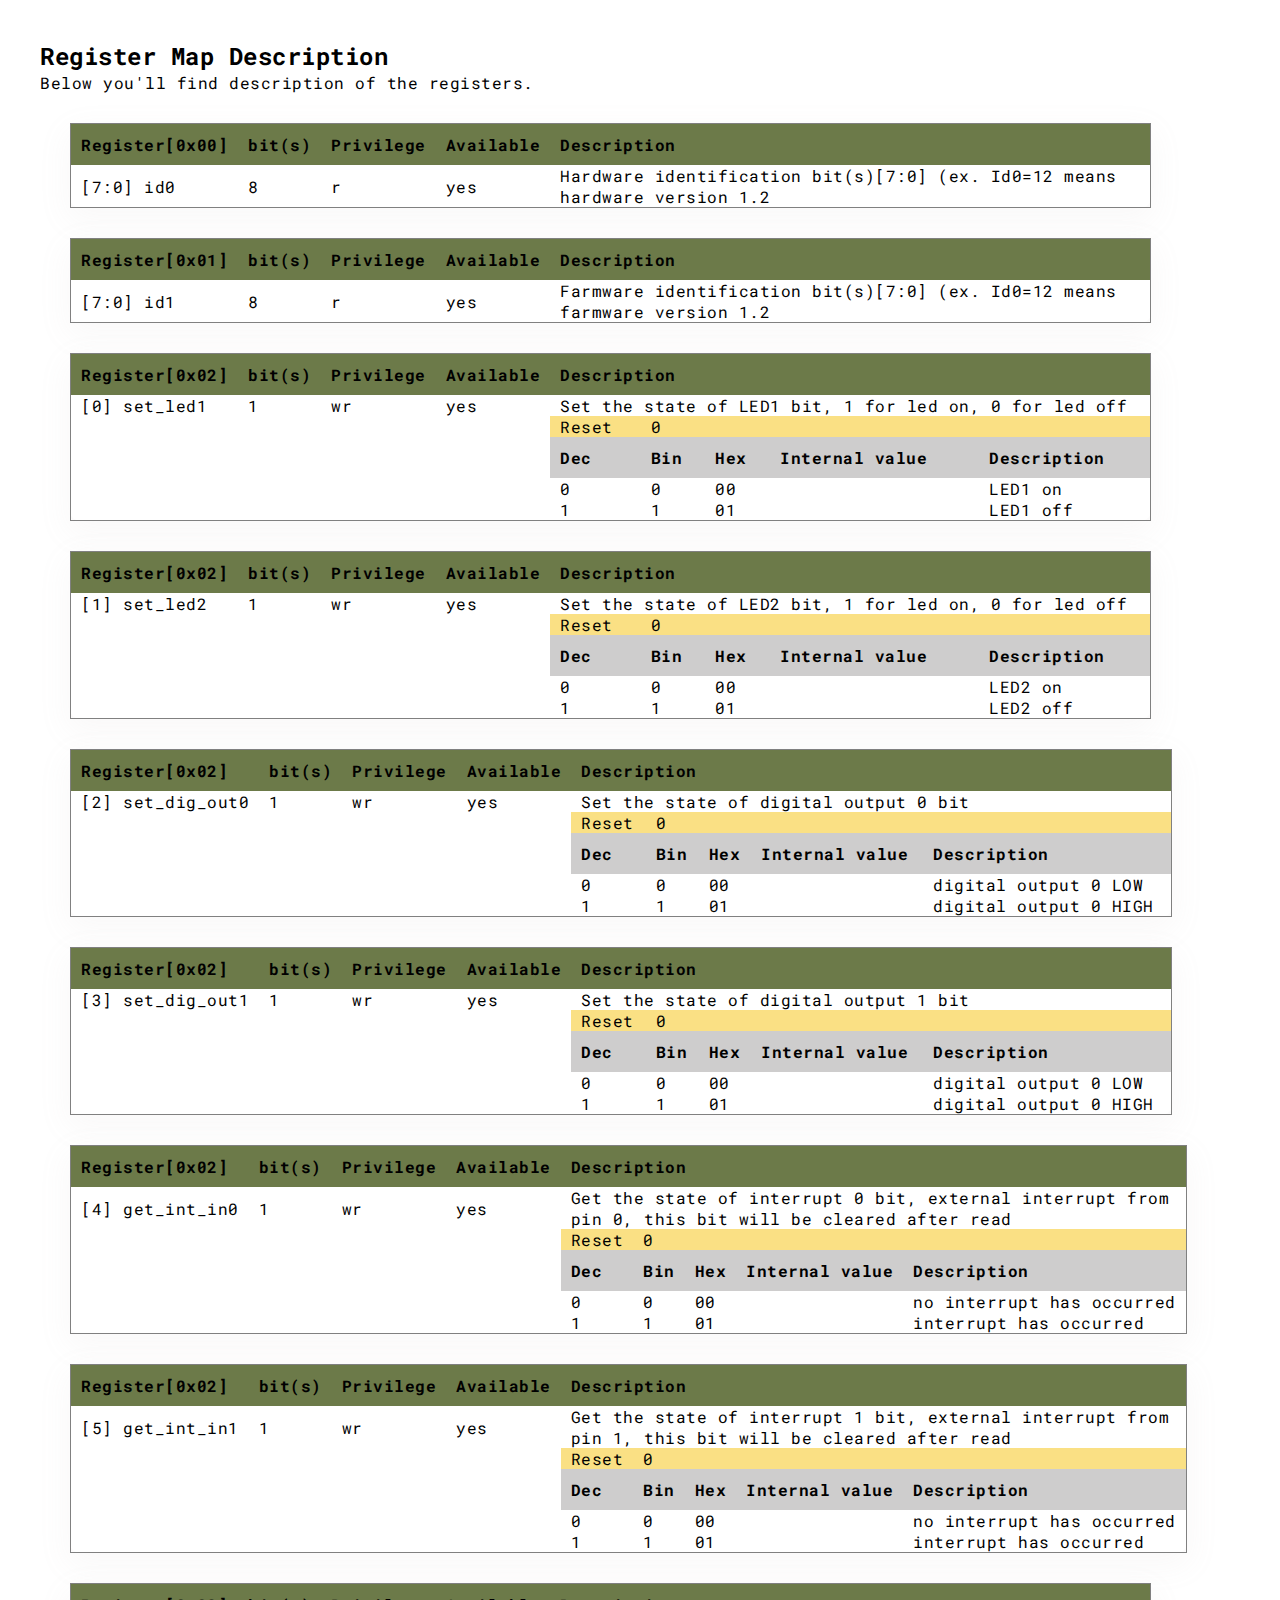
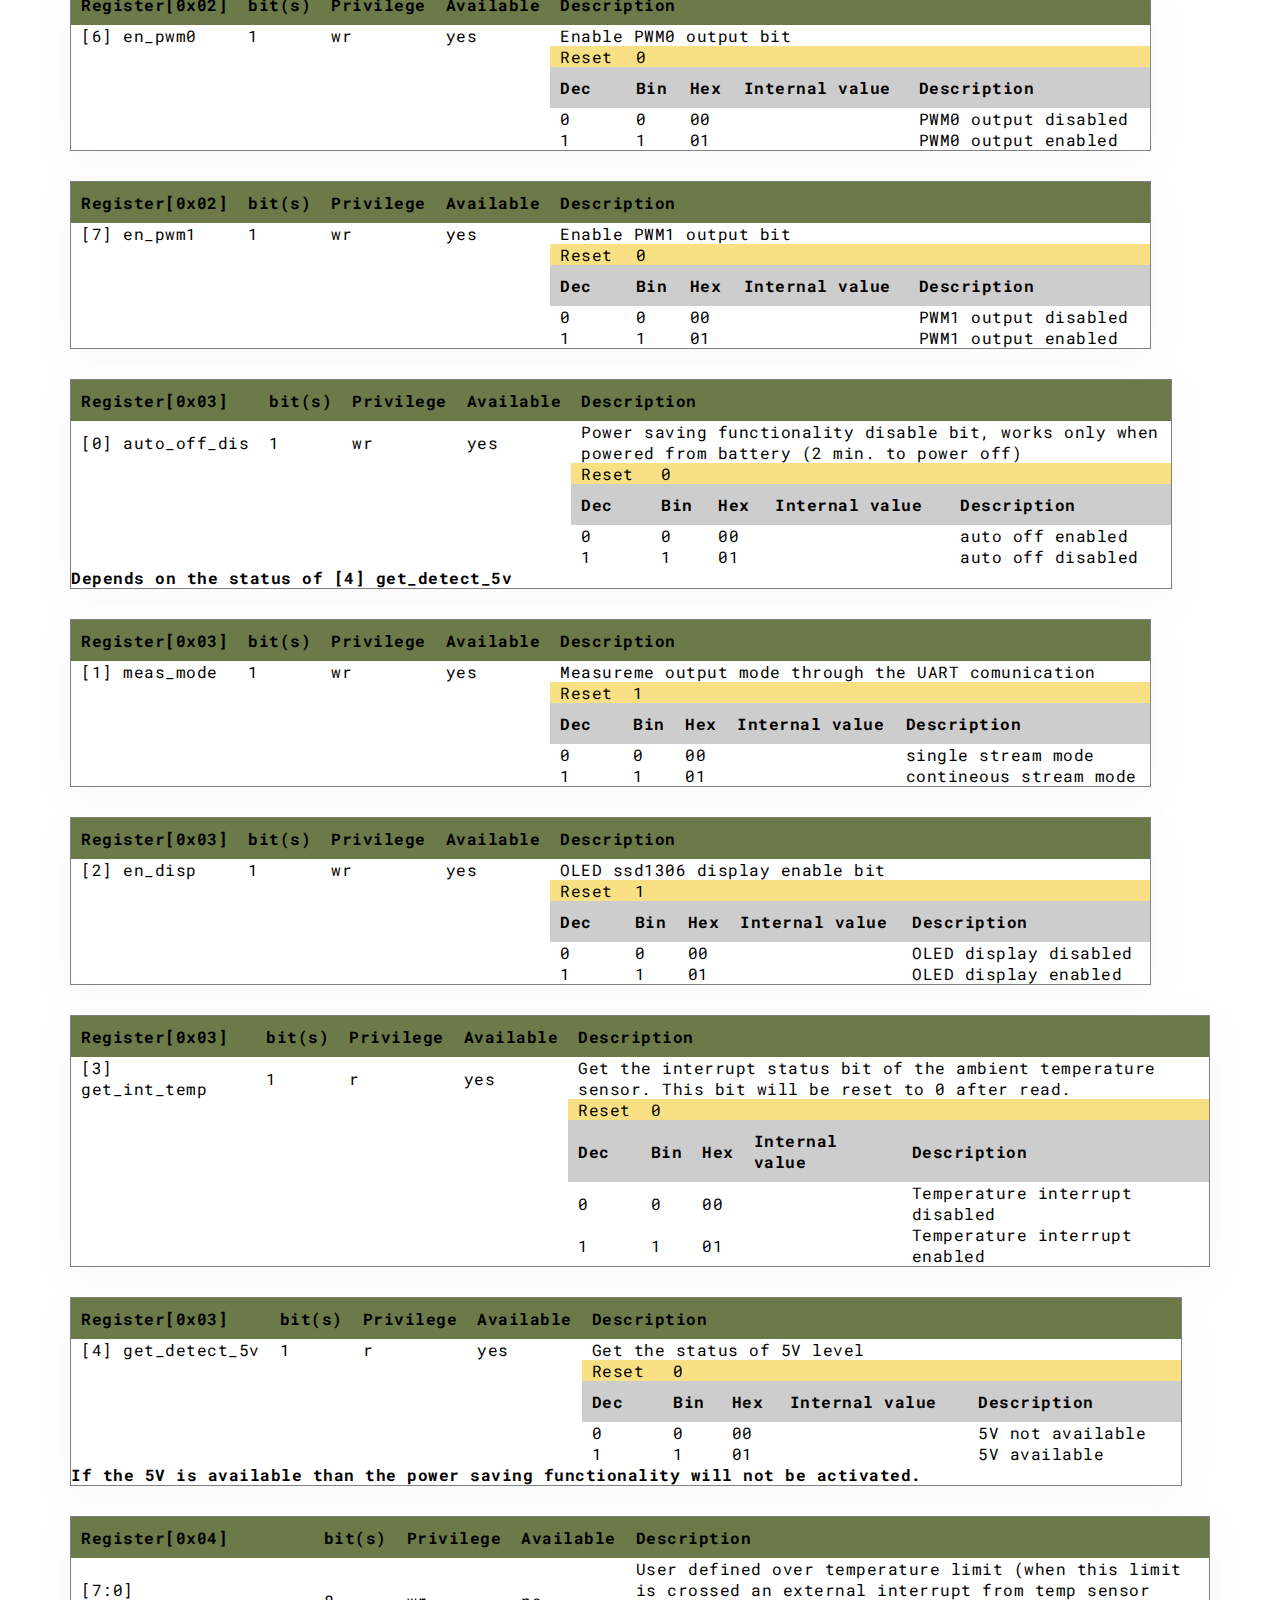
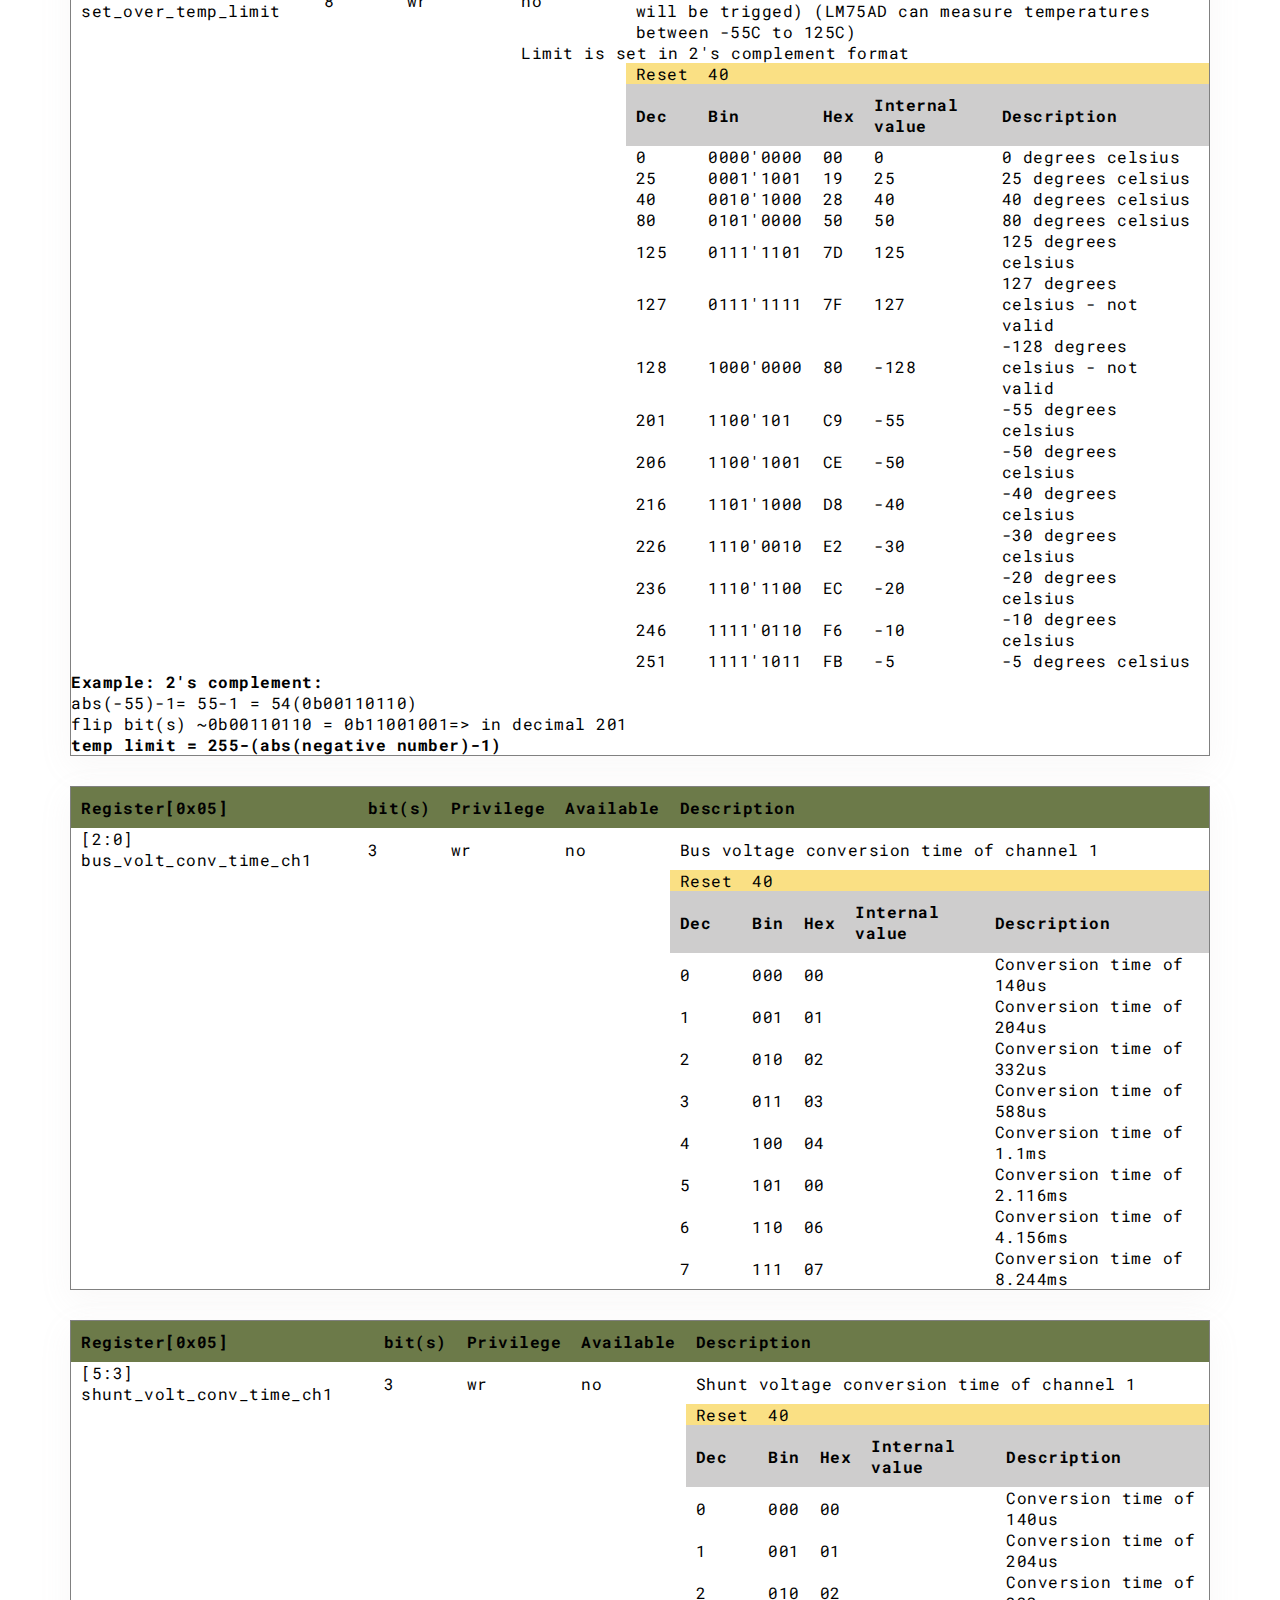
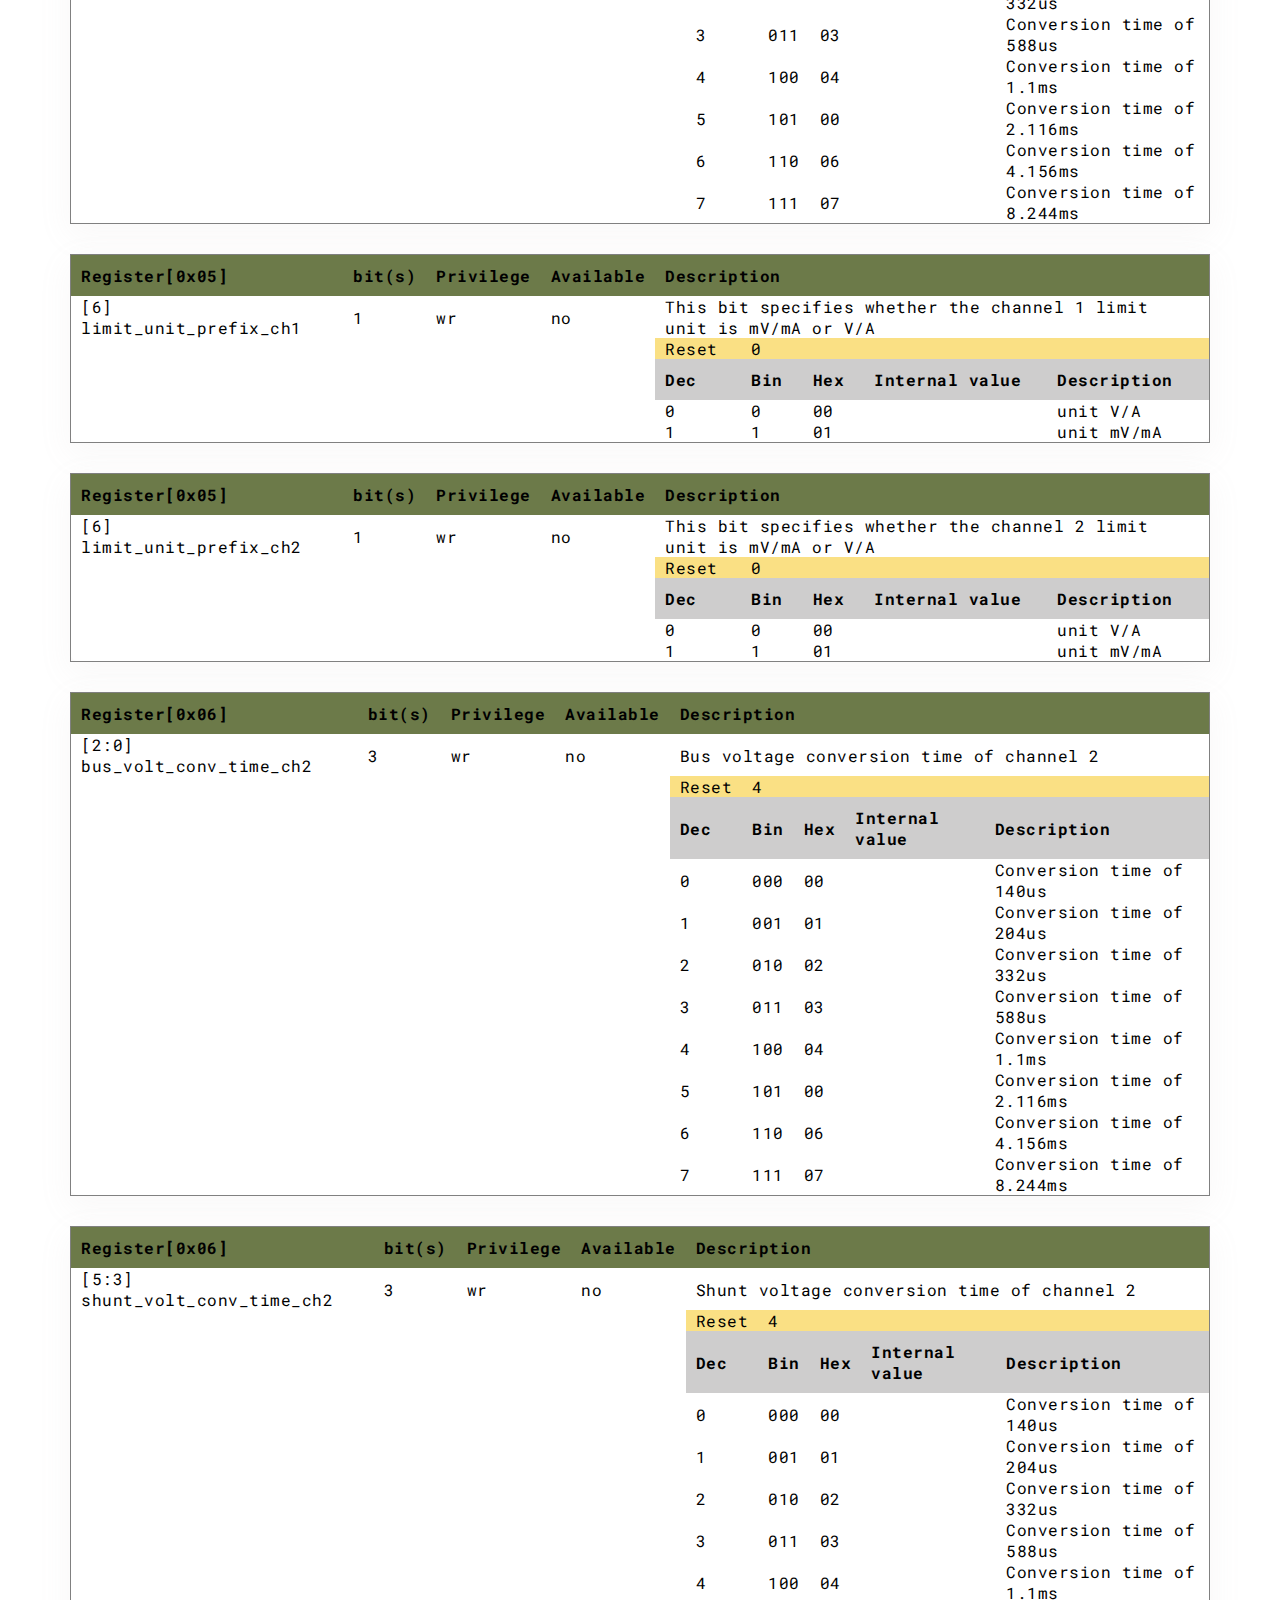
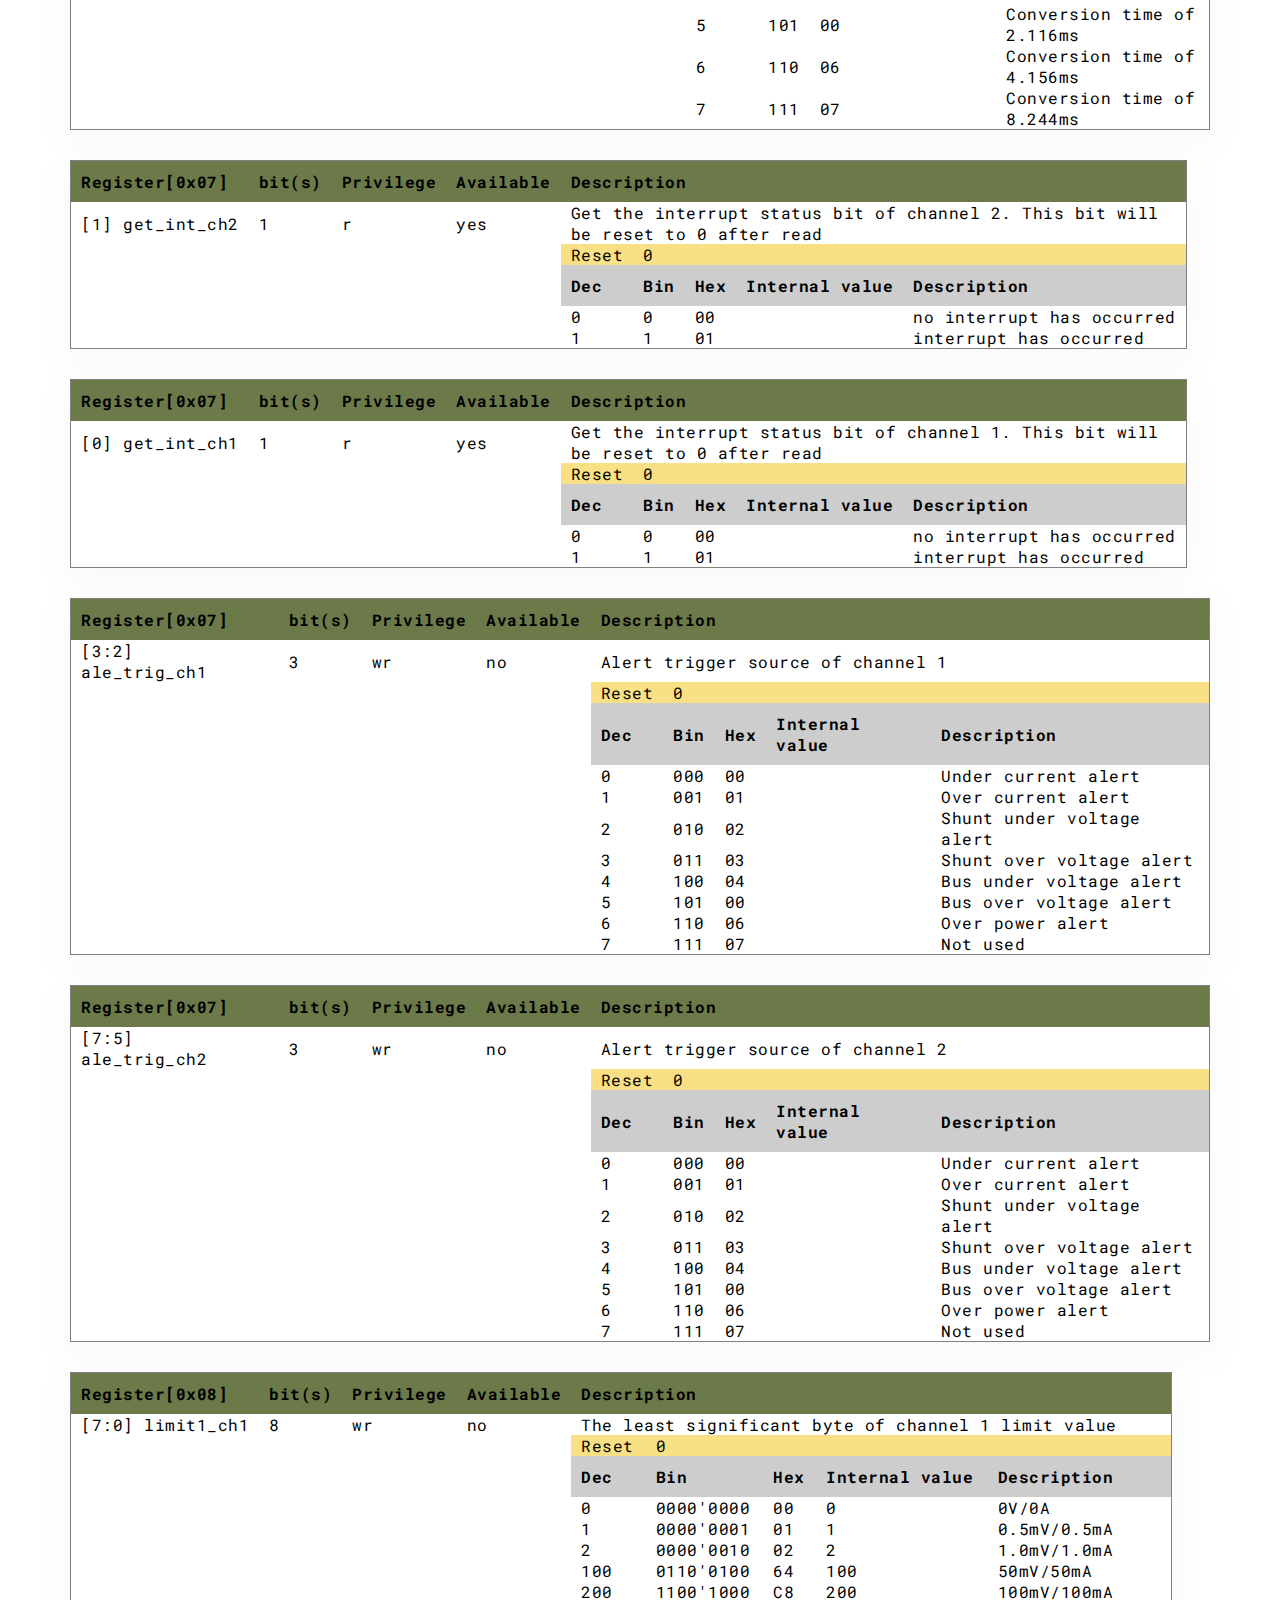
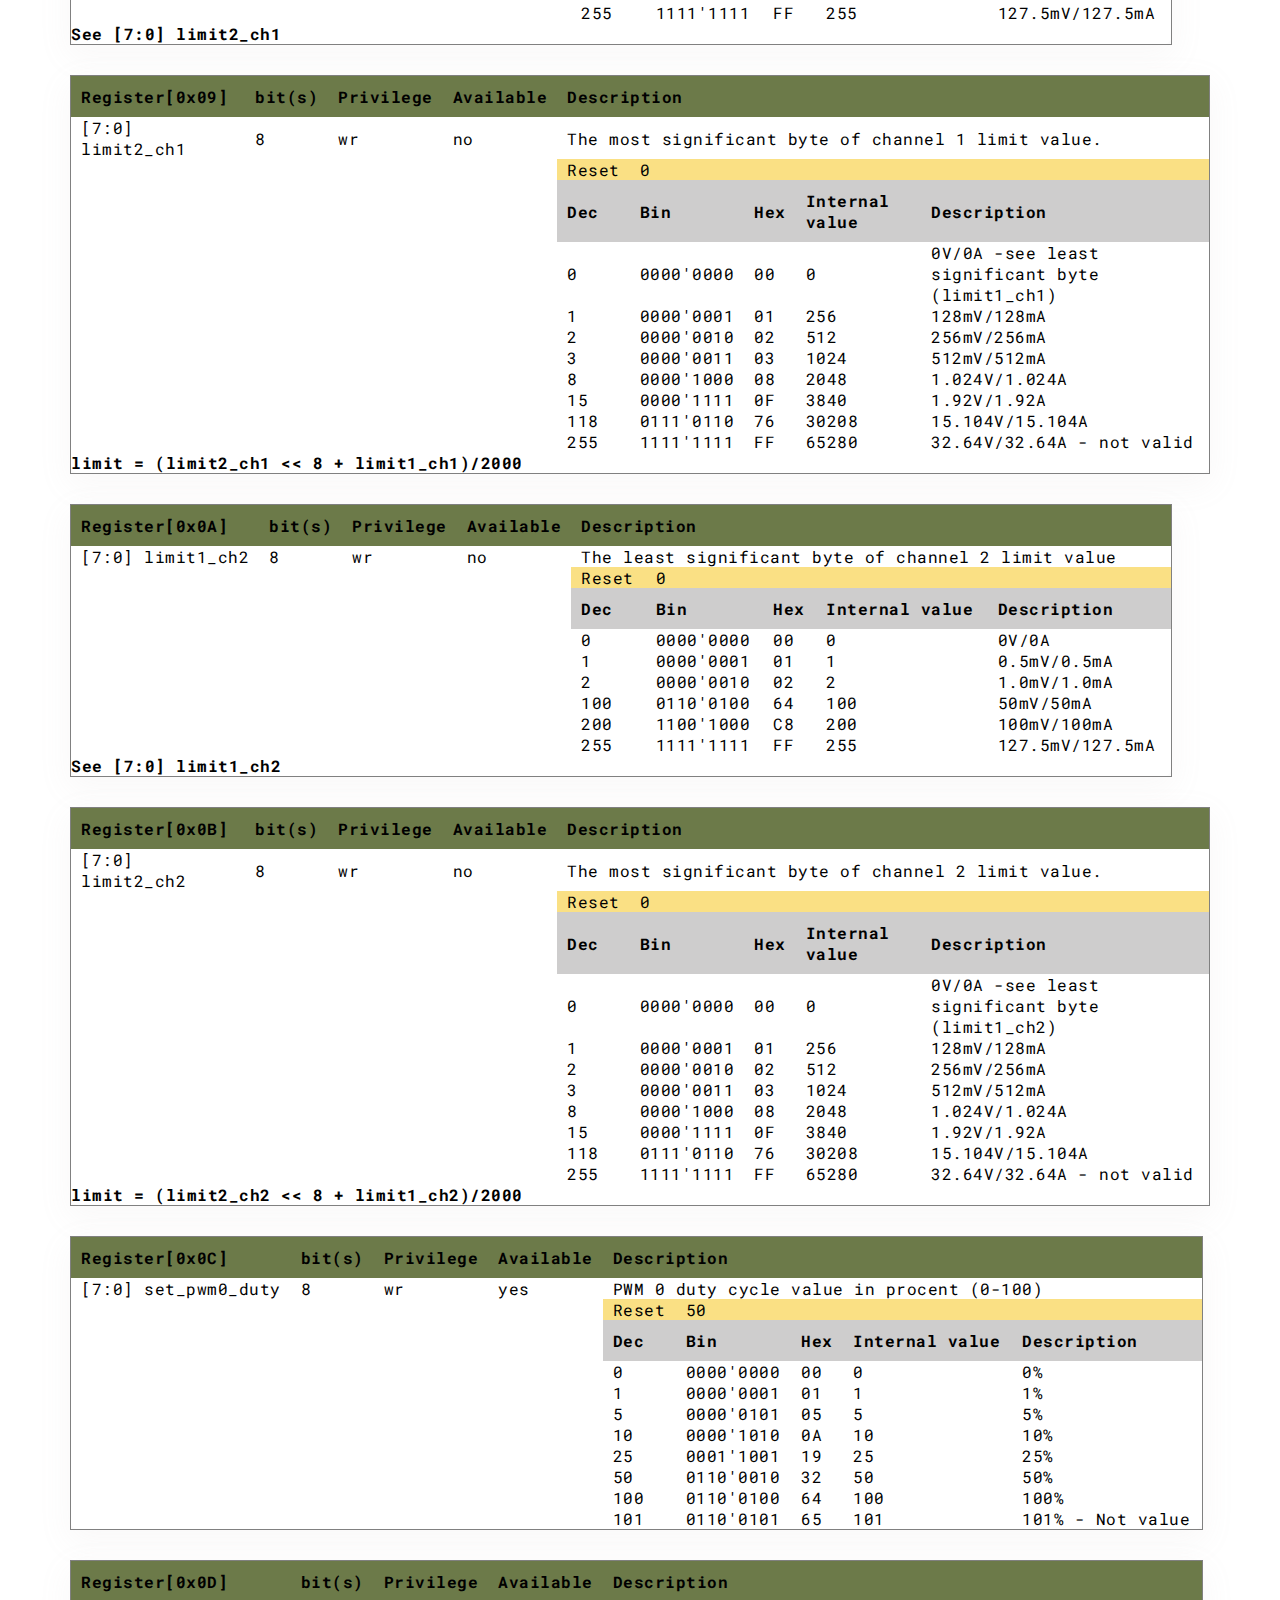
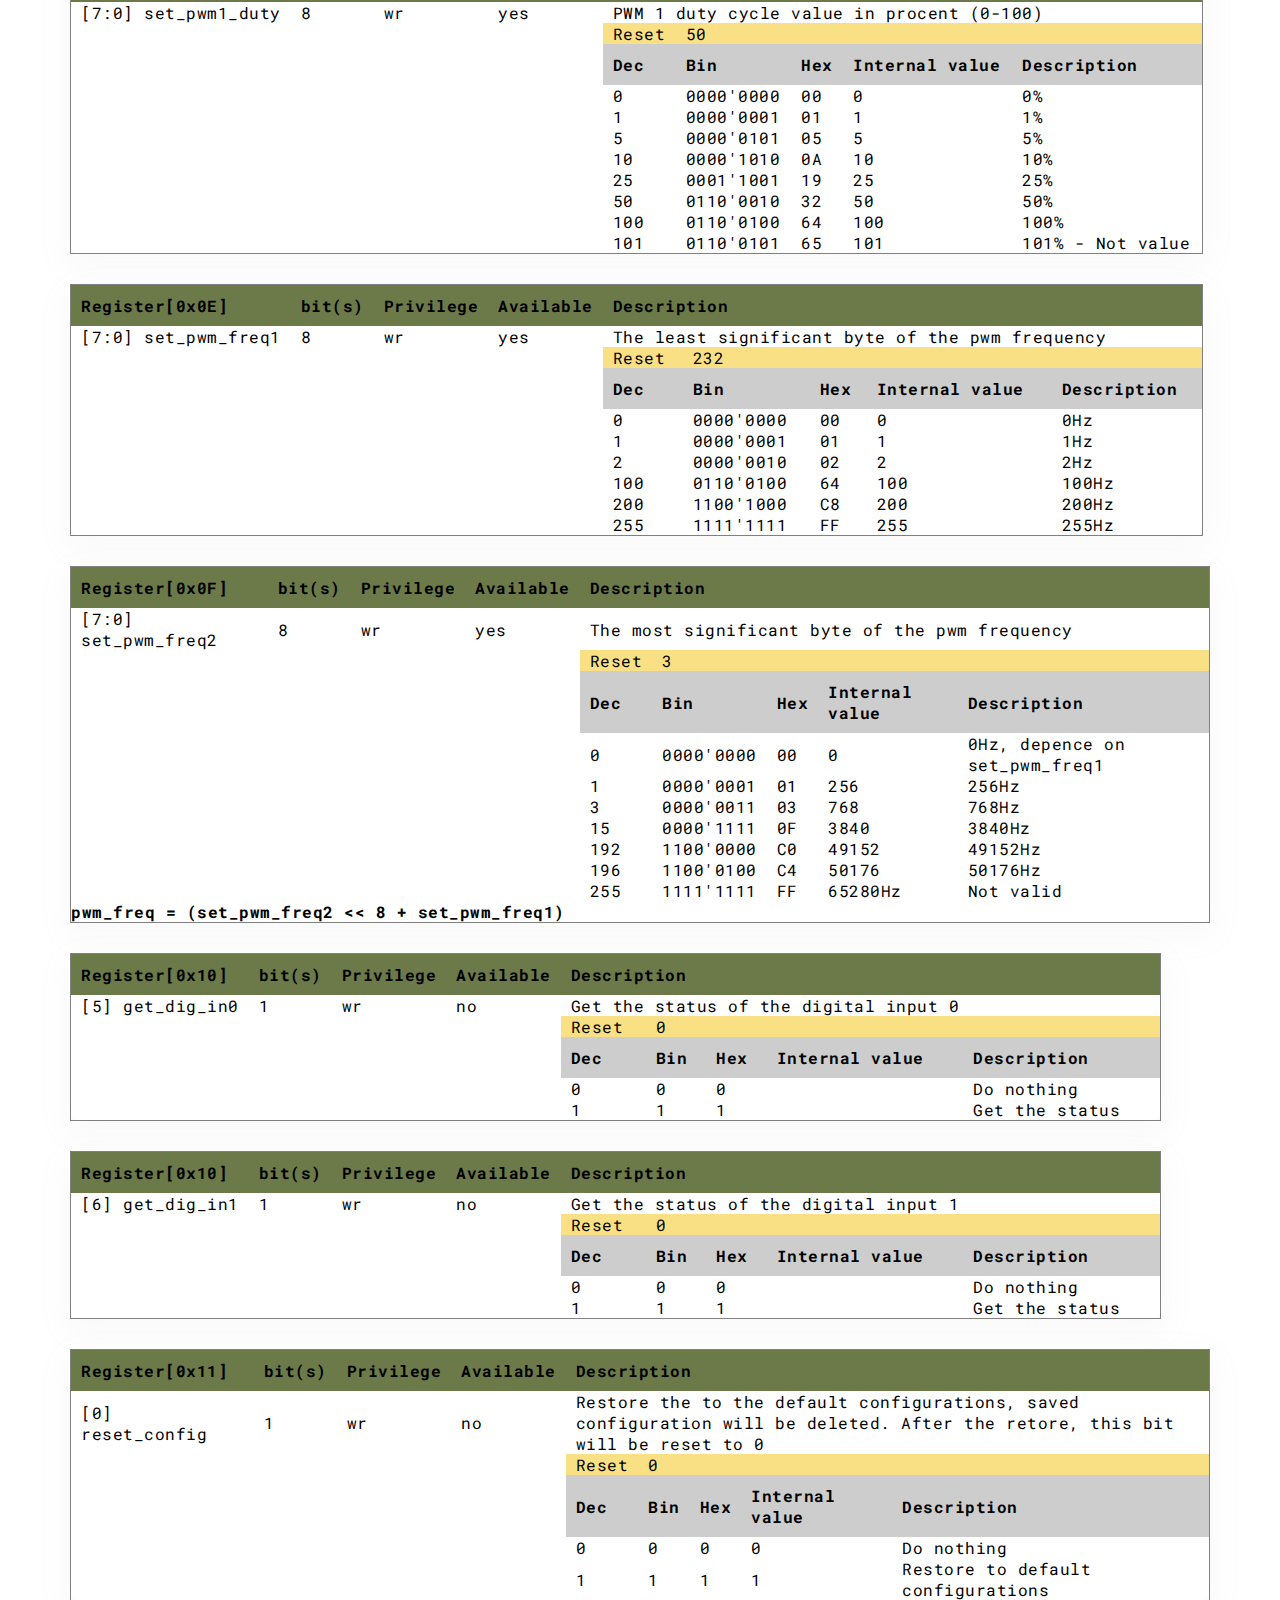
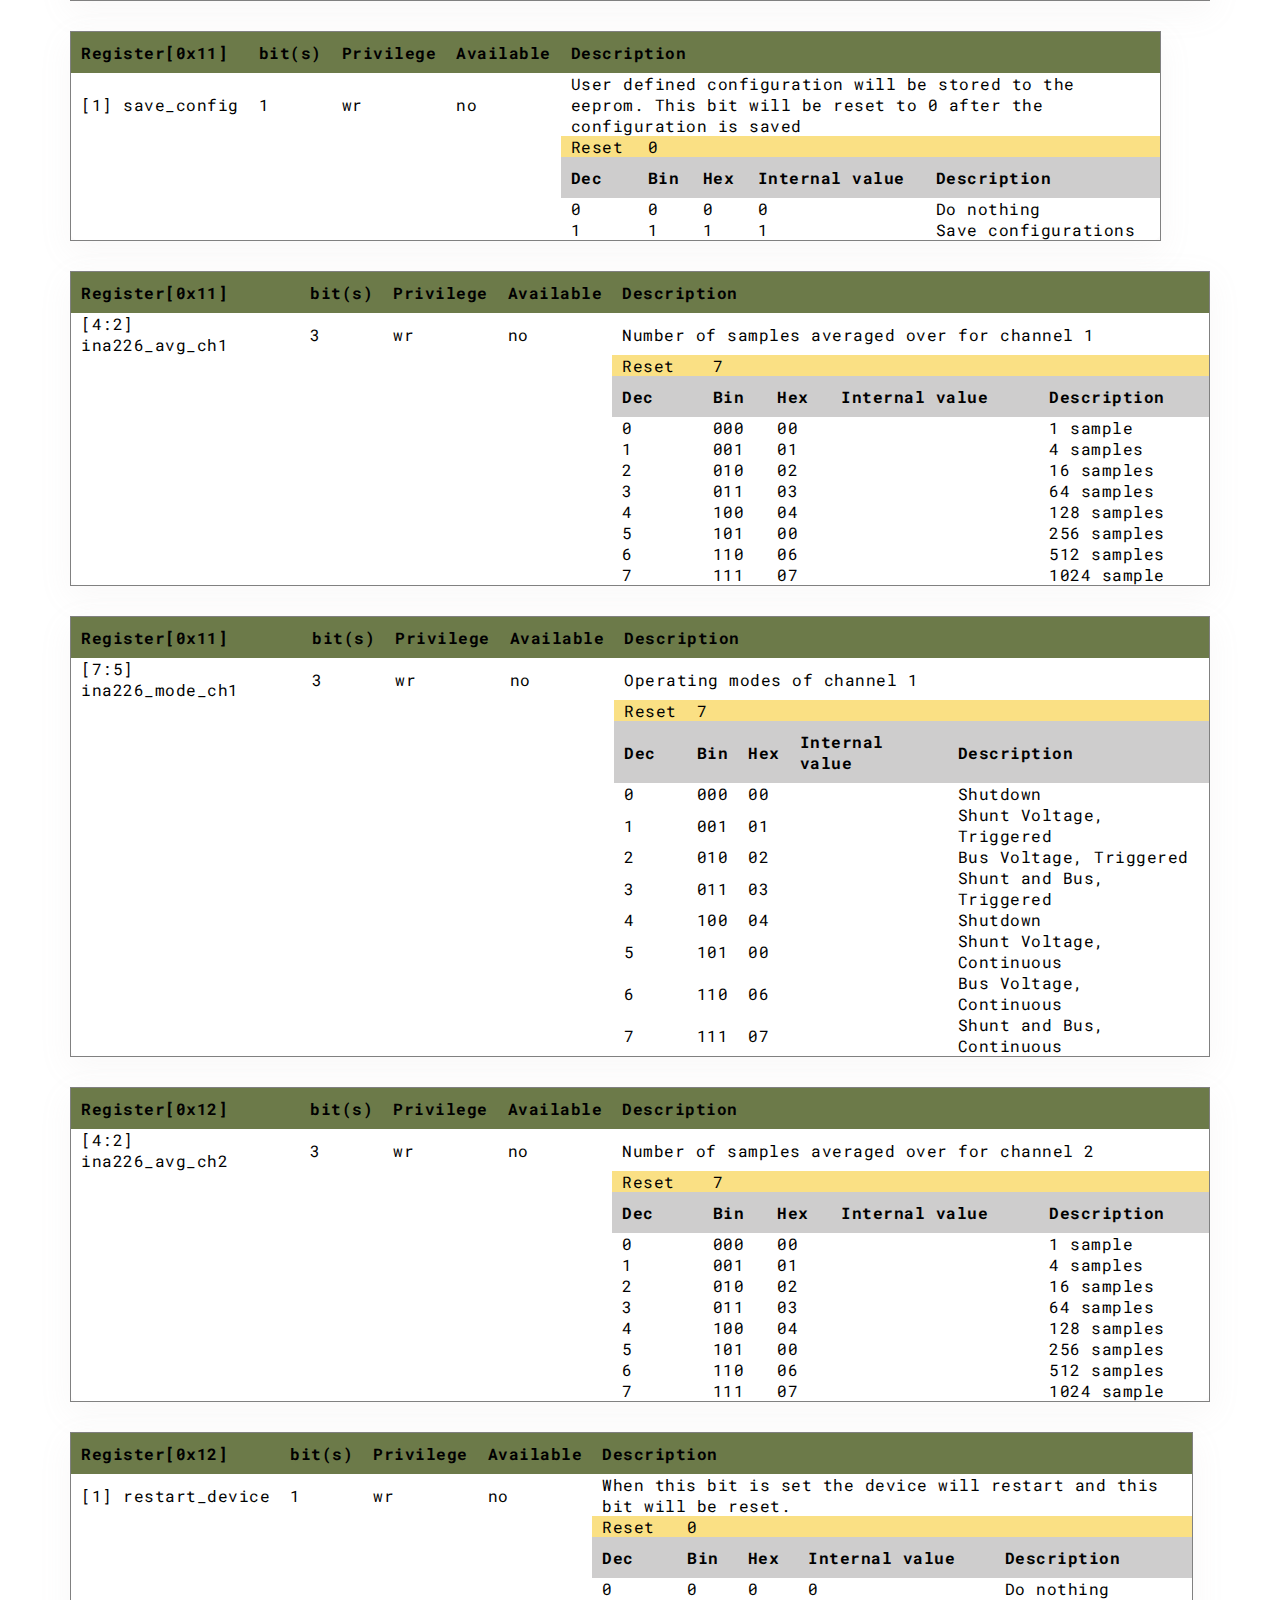
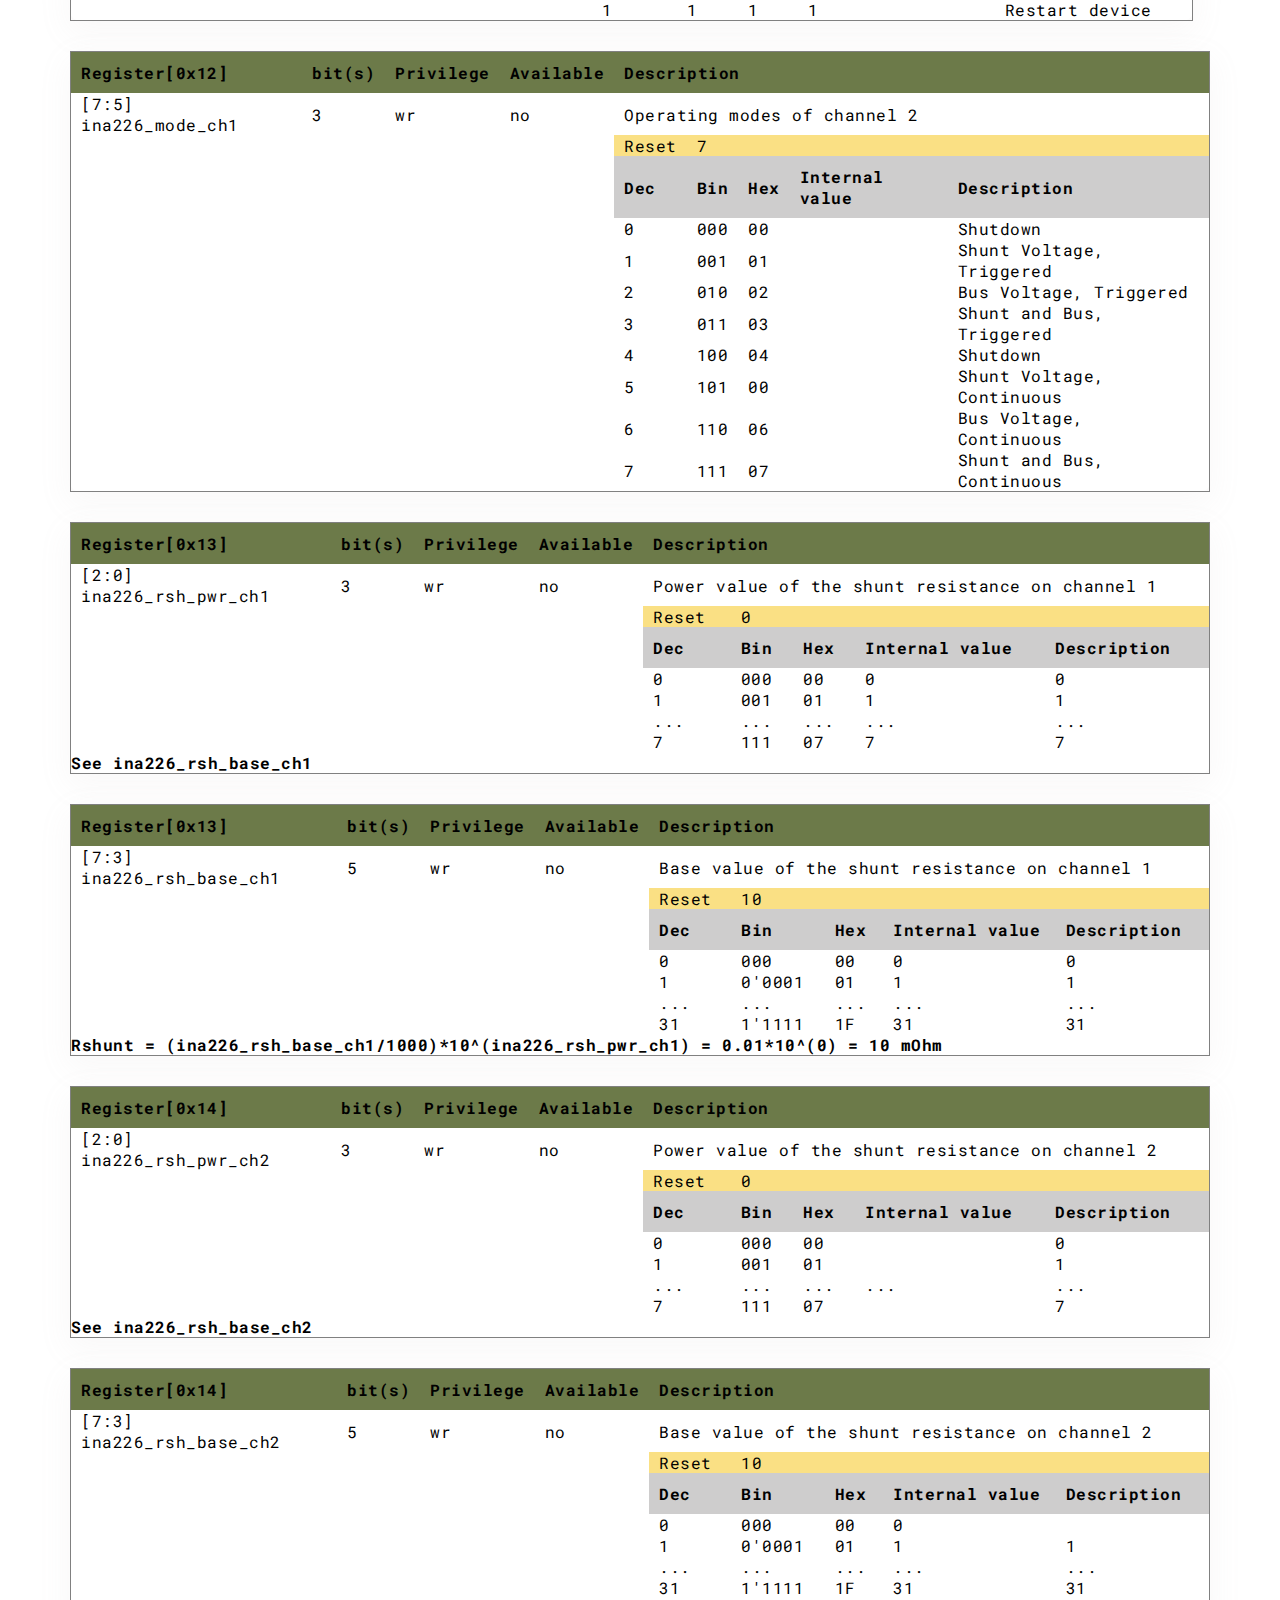
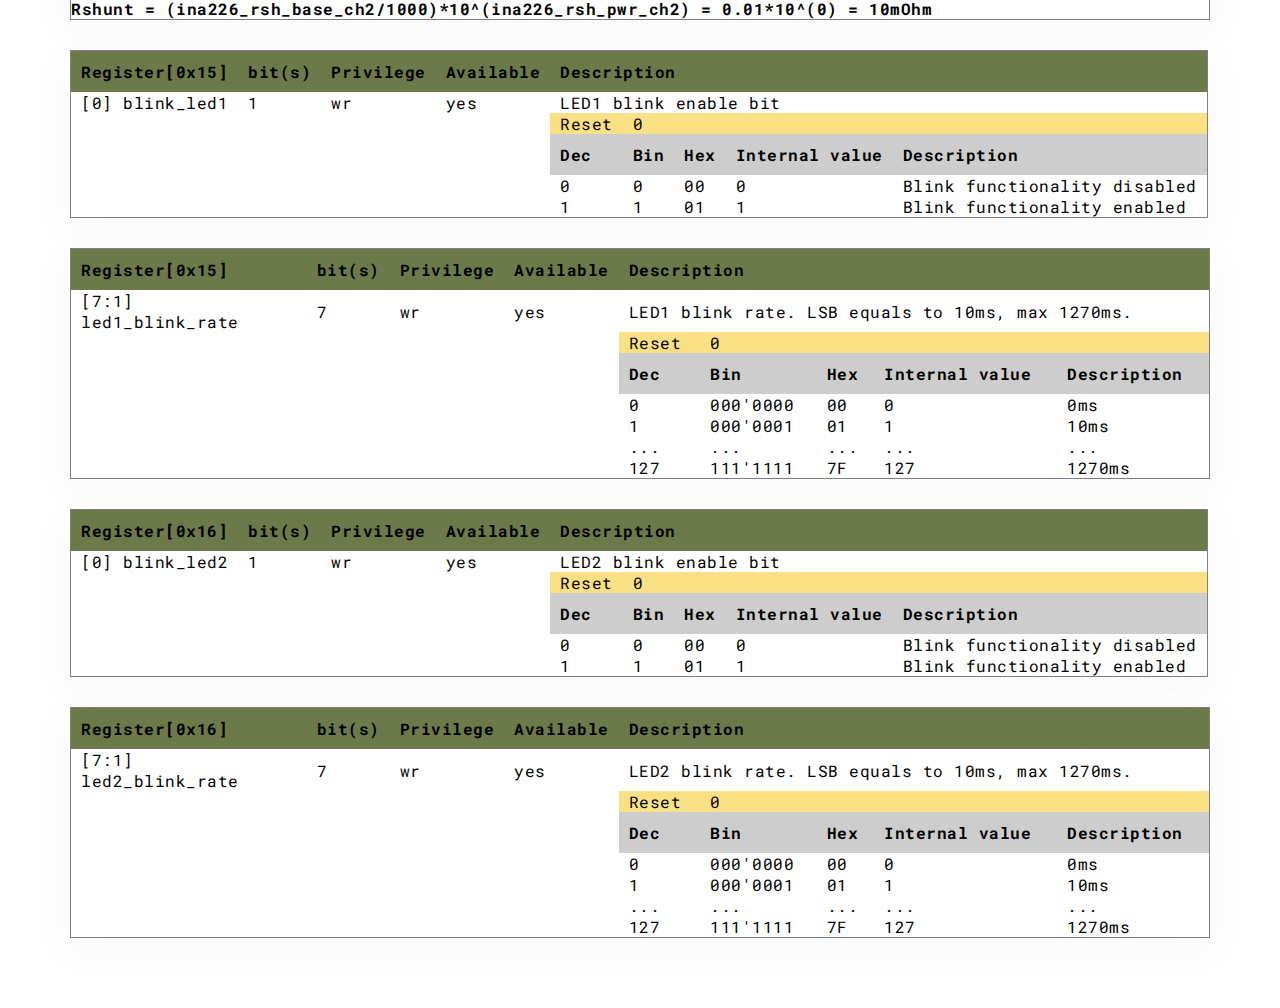
==== description.html @ 6ae21258 "Changed folder structure" ====
<!DOCTYPE html>
<html lang="en">

<head>
    <meta charset="UTF-8">
    <meta http-equiv="X-UA-Compatible" content="IE=edge">
    <meta name="viewport" content="width=device-width, initial-scale=1.0">
    <title>Register Map Description</title>
    <link rel="stylesheet" href="../style_description.css">
</head>

<body>

    <h2>
        Register Map Description
    </h2>
    <p>
        Below you'll find description of the registers.
    </p>
    <a name="id0"></a>
    <div class="id0-container">
        <table class="table-content">
            <thead>
                <tr>
                    <th class="first-header"><a href="../index.html#map">Register[0x00]</a></th>
                    <th class="first-header">bit(s)</th>
                    <th class="first-header">Privilege</th>
                    <th class="first-header">Available</th>
                    <th class="first-header" colspan="6">Description</th>
                </tr>
            </thead>
            <tr>
                <td class="second-row">[7:0] id0</th>
                <td class="second-row">8</td>
                <td class="second-row">r</td>
                <td class="second-row">yes</td>
                <td class="second-row" colspan="6">Hardware identification bit(s)[7:0] (ex. Id0=12 means hardware
                    version 1.2</td>
            </tr>
        </table>
    </div>
    <a name="id1"></a>
    <div class="id1-container">
        <table class="table-content">
            <thead>
                <tr>
                    <th class="first-header"><a href="../index.html#map">Register[0x01]</a></th>
                    <th class="first-header">bit(s)</th>
                    <th class="first-header">Privilege</th>
                    <th class="first-header">Available</th>
                    <th class="first-header" colspan="6">Description</th>
                </tr>
            </thead>
            <tr>
                <td class="second-row">[7:0] id1</th>
                <td class="second-row">8</td>
                <td class="second-row">r</td>
                <td class="second-row">yes</td>
                <td class="second-row" colspan="6">Farmware identification bit(s)[7:0] (ex. Id0=12 means farmware
                    version 1.2</td>
            </tr>
        </table>
    </div>
    <a name="set_led1"></a>
    <div class="led1-container">
        <table class="table-content">
            <thead>
                <tr>
                    <th class="first-header"><a href="../index.html#map">Register[0x02]</a></th>
                    <th class="first-header">bit(s)</th>
                    <th class="first-header">Privilege</th>
                    <th class="first-header">Available</th>
                    <th class="first-header" colspan="6">Description</th>
                </tr>
            </thead>
            <tr>
                <td class="second-row">[0] set_led1</th>
                <td class="second-row">1</td>
                <td class="second-row">wr</td>
                <td class="second-row">yes</td>
                <td class="second-row" colspan="6">Set the state of LED1 bit, 1 for led on, 0 for led off</td>
            </tr>
            <tr>
                <td colspan="9"></td>
            </tr>
            <tr>
                <td colspan="4"></td>
                <td class="reset">Reset</td>
                <td class="reset">0</td>
                <td class="reset" colspan="4"></td>
            </tr>
            <tr>
                <td colspan="9"></td>
            </tr>
            <tr>
                <th colspan="4">
                    </td>
                <th class="second-header">Dec</th>
                <th class="second-header">Bin</th>
                <th class="second-header">Hex</th>
                <th class="second-header">Internal value</th>
                <th class="second-header" colspan="2">Description</th>
            </tr>
            <tr>
                <td colspan="4"></td>
                <td>0</td>
                <td>0</td>
                <td>00</td>
                <td></td>
                <td colspan="2">LED1 on</td>
            </tr>
            <tr>
                <td colspan="4"></td>
                <td>1</td>
                <td>1</td>
                <td>01</td>
                <td></td>
                <td colspan="2">LED1 off</td>
            </tr>
        </table>
    </div>
    <a name="set_led2"></a>
    <div class="led2-container">
        <table class="table-content">
            <thead>
                <tr>
                    <th class="first-header"><a href="../index.html#map">Register[0x02]</a></th>
                    <th class="first-header">bit(s)</th>
                    <th class="first-header">Privilege</th>
                    <th class="first-header">Available</th>
                    <th class="first-header" colspan="6">Description</th>
                </tr>
            </thead>
            <tr>
                <td class="second-row">[1] set_led2</th>
                <td class="second-row">1</td>
                <td class="second-row">wr</td>
                <td class="second-row">yes</td>
                <td class="second-row" colspan="6">Set the state of LED2 bit, 1 for led on, 0 for led off</td>
            </tr>
            <tr>
                <td colspan="9"></td>
            </tr>
            <tr>
                <td colspan="4"></td>
                <td class="reset">Reset</td>
                <td class="reset">0</td>
                <td class="reset" colspan="4"></td>
            </tr>
            <tr>
                <td colspan="9"></td>
            </tr>
            <tr>
                <th colspan="4">
                    </td>
                <th class="second-header">Dec</th>
                <th class="second-header">Bin</th>
                <th class="second-header">Hex</th>
                <th class="second-header">Internal value</th>
                <th class="second-header" colspan="2">Description</th>
            </tr>
            <tr>
                <td colspan="4"></td>
                <td>0</td>
                <td>0</td>
                <td>00</td>
                <td></td>
                <td colspan="2">LED2 on</td>
            </tr>
            <tr>
                <td colspan="4"></td>
                <td>1</td>
                <td>1</td>
                <td>01</td>
                <td></td>
                <td colspan="2">LED2 off</td>
            </tr>
        </table>
    </div>
    <a name="set_dig_out0"></a>
    <div class="dig0-container">
        <table class="table-content">
            <thead>
                <tr>
                    <th class="first-header"><a href="../index.html#map">Register[0x02]</a></th>
                    <th class="first-header">bit(s)</th>
                    <th class="first-header">Privilege</th>
                    <th class="first-header">Available</th>
                    <th class="first-header" colspan="6">Description</th>
                </tr>
            </thead>
            <tr>
                <td class="second-row">[2] set_dig_out0</th>
                <td class="second-row">1</td>
                <td class="second-row">wr</td>
                <td class="second-row">yes</td>
                <td class="second-row" colspan="6">Set the state of digital output 0 bit</td>
            </tr>
            <tr>
                <td colspan="9"></td>
            </tr>
            <tr>
                <td colspan="4"></td>
                <td class="reset">Reset</td>
                <td class="reset">0</td>
                <td class="reset" colspan="4"></td>
            </tr>
            <tr>
                <td colspan="9"></td>
            </tr>
            <tr>
                <th colspan="4">
                    </td>
                <th class="second-header">Dec</th>
                <th class="second-header">Bin</th>
                <th class="second-header">Hex</th>
                <th class="second-header">Internal value</th>
                <th class="second-header" colspan="2">Description</th>
            </tr>
            <tr>
                <td colspan="4"></td>
                <td>0</td>
                <td>0</td>
                <td>00</td>
                <td></td>
                <td colspan="2">digital output 0 LOW</td>
            </tr>
            <tr>
                <td colspan="4"></td>
                <td>1</td>
                <td>1</td>
                <td>01</td>
                <td></td>
                <td colspan="2">digital output 0 HIGH</td>
            </tr>
        </table>
    </div>
    <a name="set_dig_out1"></a>
    <div class="dig1-container">
        <table class="table-content">
            <thead>
                <tr>
                    <th class="first-header"><a href="../index.html#map">Register[0x02]</a></th>
                    <th class="first-header">bit(s)</th>
                    <th class="first-header">Privilege</th>
                    <th class="first-header">Available</th>
                    <th class="first-header" colspan="6">Description</th>
                </tr>
            </thead>
            <tr>
                <td class="second-row">[3] set_dig_out1</th>
                <td class="second-row">1</td>
                <td class="second-row">wr</td>
                <td class="second-row">yes</td>
                <td class="second-row" colspan="6">Set the state of digital output 1 bit</td>
            </tr>
            <tr>
                <td colspan="9"></td>
            </tr>
            <tr>
                <td colspan="4"></td>
                <td class="reset">Reset</td>
                <td class="reset">0</td>
                <td class="reset" colspan="4"></td>
            </tr>
            <tr>
                <td colspan="9"></td>
            </tr>
            <tr>
                <th colspan="4">
                    </td>
                <th class="second-header">Dec</th>
                <th class="second-header">Bin</th>
                <th class="second-header">Hex</th>
                <th class="second-header">Internal value</th>
                <th class="second-header" colspan="2">Description</th>
            </tr>
            <tr>
                <td colspan="4"></td>
                <td>0</td>
                <td>0</td>
                <td>00</td>
                <td></td>
                <td colspan="2">digital output 0 LOW</td>
            </tr>
            <tr>
                <td colspan="4"></td>
                <td>1</td>
                <td>1</td>
                <td>01</td>
                <td></td>
                <td colspan="2">digital output 0 HIGH</td>
            </tr>
        </table>
    </div>
    <a name="get_int_in0"></a>
    <div class="get_int_in0-container">
        <table class="table-content">
            <thead>
                <tr>
                    <th class="first-header"><a href="../index.html#map">Register[0x02]</a></th>
                    <th class="first-header">bit(s)</th>
                    <th class="first-header">Privilege</th>
                    <th class="first-header">Available</th>
                    <th class="first-header" colspan="6">Description</th>
                </tr>
            </thead>
            <tr>
                <td class="second-row">[4] get_int_in0</th>
                <td class="second-row">1</td>
                <td class="second-row">wr</td>
                <td class="second-row">yes</td>
                <td class="second-row" colspan="6">Get the state of interrupt 0 bit, external interrupt from pin 0, this
                    bit will be cleared after read</td>
            </tr>
            <tr>
                <td colspan="9"></td>
            </tr>
            <tr>
                <td colspan="4"></td>
                <td class="reset">Reset</td>
                <td class="reset">0</td>
                <td class="reset" colspan="4"></td>
            </tr>
            <tr>
                <td colspan="9"></td>
            </tr>
            <tr>
                <th colspan="4">
                    </td>
                <th class="second-header">Dec</th>
                <th class="second-header">Bin</th>
                <th class="second-header">Hex</th>
                <th class="second-header">Internal value</th>
                <th class="second-header" colspan="2">Description</th>
            </tr>
            <tr>
                <td colspan="4"></td>
                <td>0</td>
                <td>0</td>
                <td>00</td>
                <td></td>
                <td colspan="2">no interrupt has occurred</td>
            </tr>
            <tr>
                <td colspan="4"></td>
                <td>1</td>
                <td>1</td>
                <td>01</td>
                <td></td>
                <td colspan="2">interrupt has occurred</td>
            </tr>
        </table>
    </div>
    <a name="get_int_in1"></a>
    <div class="int1-container">
        <table class="table-content">
            <thead>
                <tr>
                    <th class="first-header"><a href="../index.html#map">Register[0x02]</a></th>
                    <th class="first-header">bit(s)</th>
                    <th class="first-header">Privilege</th>
                    <th class="first-header">Available</th>
                    <th class="first-header" colspan="6">Description</th>
                </tr>
            </thead>
            <tr>
                <td class="second-row">[5] get_int_in1</th>
                <td class="second-row">1</td>
                <td class="second-row">wr</td>
                <td class="second-row">yes</td>
                <td class="second-row" colspan="6">Get the state of interrupt 1 bit, external interrupt from pin 1, this
                    bit will be cleared after read</td>
            </tr>
            <tr>
                <td colspan="9"></td>
            </tr>
            <tr>
                <td colspan="4"></td>
                <td class="reset">Reset</td>
                <td class="reset">0</td>
                <td class="reset" colspan="4"></td>
            </tr>
            <tr>
                <td colspan="9"></td>
            </tr>
            <tr>
                <th colspan="4">
                    </td>
                <th class="second-header">Dec</th>
                <th class="second-header">Bin</th>
                <th class="second-header">Hex</th>
                <th class="second-header">Internal value</th>
                <th class="second-header" colspan="2">Description</th>
            </tr>
            <tr>
                <td colspan="4"></td>
                <td>0</td>
                <td>0</td>
                <td>00</td>
                <td></td>
                <td colspan="2">no interrupt has occurred</td>
            </tr>
            <tr>
                <td colspan="4"></td>
                <td>1</td>
                <td>1</td>
                <td>01</td>
                <td></td>
                <td colspan="2">interrupt has occurred</td>
            </tr>
        </table>
    </div>
    <a name="en_pwm0"></a>
    <div class="pwm0-container">
        <table class="table-content">
            <thead>
                <tr>
                    <th class="first-header"><a href="../index.html#map">Register[0x02]</a></th>
                    <th class="first-header">bit(s)</th>
                    <th class="first-header">Privilege</th>
                    <th class="first-header">Available</th>
                    <th class="first-header" colspan="6">Description</th>
                </tr>
            </thead>
            <tr>
                <td class="second-row">[6] en_pwm0</th>
                <td class="second-row">1</td>
                <td class="second-row">wr</td>
                <td class="second-row">yes</td>
                <td class="second-row" colspan="6">Enable PWM0 output bit</td>
            </tr>
            <tr>
                <td colspan="9"></td>
            </tr>
            <tr>
                <td colspan="4"></td>
                <td class="reset">Reset</td>
                <td class="reset">0</td>
                <td class="reset" colspan="4"></td>
            </tr>
            <tr>
                <td colspan="9"></td>
            </tr>
            <tr>
                <th colspan="4">
                    </td>
                <th class="second-header">Dec</th>
                <th class="second-header">Bin</th>
                <th class="second-header">Hex</th>
                <th class="second-header">Internal value</th>
                <th class="second-header" colspan="2">Description</th>
            </tr>
            <tr>
                <td colspan="4"></td>
                <td>0</td>
                <td>0</td>
                <td>00</td>
                <td></td>
                <td colspan="2">PWM0 output disabled</td>
            </tr>
            <tr>
                <td colspan="4"></td>
                <td>1</td>
                <td>1</td>
                <td>01</td>
                <td></td>
                <td colspan="2">PWM0 output enabled</td>
            </tr>
        </table>
    </div>
    <a name="en_pwm1"></a>
    <div class="pwm1-container">
        <table class="table-content">
            <thead>
                <tr>
                    <th class="first-header"><a href="../index.html#map">Register[0x02]</a></th>
                    <th class="first-header">bit(s)</th>
                    <th class="first-header">Privilege</th>
                    <th class="first-header">Available</th>
                    <th class="first-header" colspan="6">Description</th>
                </tr>
            </thead>
            <tr>
                <td class="second-row">[7] en_pwm1</th>
                <td class="second-row">1</td>
                <td class="second-row">wr</td>
                <td class="second-row">yes</td>
                <td class="second-row" colspan="6">Enable PWM1 output bit</td>
            </tr>
            <tr>
                <td colspan="9"></td>
            </tr>
            <tr>
                <td colspan="4"></td>
                <td class="reset">Reset</td>
                <td class="reset">0</td>
                <td class="reset" colspan="4"></td>
            </tr>
            <tr>
                <td colspan="9"></td>
            </tr>
            <tr>
                <th colspan="4">
                    </td>
                <th class="second-header">Dec</th>
                <th class="second-header">Bin</th>
                <th class="second-header">Hex</th>
                <th class="second-header">Internal value</th>
                <th class="second-header" colspan="2">Description</th>
            </tr>
            <tr>
                <td colspan="4"></td>
                <td>0</td>
                <td>0</td>
                <td>00</td>
                <td></td>
                <td colspan="2">PWM1 output disabled</td>
            </tr>
            <tr>
                <td colspan="4"></td>
                <td>1</td>
                <td>1</td>
                <td>01</td>
                <td></td>
                <td colspan="2">PWM1 output enabled</td>
            </tr>
        </table>
    </div>
    <a name="auto_off_dis"></a>
    <div class="auto_off-container">
        <table class="table-content">
            <thead>
                <tr>
                    <th class="first-header"><a href="../index.html#map">Register[0x03]</a></th>
                    <th class="first-header">bit(s)</th>
                    <th class="first-header">Privilege</th>
                    <th class="first-header">Available</th>
                    <th class="first-header" colspan="6">Description</th>
                </tr>
            </thead>
            <tr>
                <td class="second-row">[0] auto_off_dis</th>
                <td class="second-row">1</td>
                <td class="second-row">wr</td>
                <td class="second-row">yes</td>
                <td class="second-row" colspan="6">Power saving functionality disable bit, works only when powered from
                    battery (2 min. to power off)</td>
            </tr>
            <tr>
                <td colspan="9"></td>
            </tr>
            <tr>
                <td colspan="4"></td>
                <td class="reset">Reset</td>
                <td class="reset">0</td>
                <td class="reset" colspan="4"></td>
            </tr>
            <tr>
                <td colspan="9"></td>
            </tr>
            <tr>
                <th colspan="4">
                    </td>
                <th class="second-header">Dec</th>
                <th class="second-header">Bin</th>
                <th class="second-header">Hex</th>
                <th class="second-header">Internal value</th>
                <th class="second-header" colspan="2">Description</th>
            </tr>
            <tr>
                <td colspan="4"></td>
                <td>0</td>
                <td>0</td>
                <td>00</td>
                <td></td>
                <td colspan="2">auto off enabled</td>
            </tr>
            <tr>
                <td colspan="4"></td>
                <td>1</td>
                <td>1</td>
                <td>01</td>
                <td></td>
                <td colspan="2">auto off disabled</td>
            </tr>
            <tr class="example">
                <td colspan="9">
                    <b>
                        Depends on the status of [4] get_detect_5v
                    </b>
                </td>
            </tr>
        </table>
    </div>
    <a name="meas_mode"></a>
    <div class="auto_off-container">
        <table class="table-content">
            <thead>
                <tr>
                    <th class="first-header"><a href="../index.html#map">Register[0x03]</a></th>
                    <th class="first-header">bit(s)</th>
                    <th class="first-header">Privilege</th>
                    <th class="first-header">Available</th>
                    <th class="first-header" colspan="6">Description</th>
                </tr>
            </thead>
            <tr>
                <td class="second-row">[1] meas_mode</th>
                <td class="second-row">1</td>
                <td class="second-row">wr</td>
                <td class="second-row">yes</td>
                <td class="second-row" colspan="6">Measureme output mode through the UART comunication</td>
            </tr>
            <tr>
                <td colspan="9"></td>
            </tr>
            <tr>
                <td colspan="4"></td>
                <td class="reset">Reset</td>
                <td class="reset">1</td>
                <td class="reset" colspan="4"></td>
            </tr>
            <tr>
                <td colspan="9"></td>
            </tr>
            <tr>
                <th colspan="4">
                    </td>
                <th class="second-header">Dec</th>
                <th class="second-header">Bin</th>
                <th class="second-header">Hex</th>
                <th class="second-header">Internal value</th>
                <th class="second-header" colspan="2">Description</th>
            </tr>
            <tr>
                <td colspan="4"></td>
                <td>0</td>
                <td>0</td>
                <td>00</td>
                <td></td>
                <td colspan="2">single stream mode</td>
            </tr>
            <tr>
                <td colspan="4"></td>
                <td>1</td>
                <td>1</td>
                <td>01</td>
                <td></td>
                <td colspan="2">contineous stream mode</td>
            </tr>
        </table>
    </div>
    <a name="en_disp"></a>
    <div class="en_disp-container">
        <table class="table-content">
            <thead>
                <tr>
                    <th class="first-header"><a href="../index.html#map">Register[0x03]</a></th>
                    <th class="first-header">bit(s)</th>
                    <th class="first-header">Privilege</th>
                    <th class="first-header">Available</th>
                    <th class="first-header" colspan="6">Description</th>
                </tr>
            </thead>
            <tr>
                <td class="second-row">[2] en_disp</th>
                <td class="second-row">1</td>
                <td class="second-row">wr</td>
                <td class="second-row">yes</td>
                <td class="second-row" colspan="6">OLED ssd1306 display enable bit</td>
            </tr>
            <tr>
                <td colspan="9"></td>
            </tr>
            <tr>
                <td colspan="4"></td>
                <td class="reset">Reset</td>
                <td class="reset">1</td>
                <td class="reset" colspan="4"></td>
            </tr>
            <tr>
                <td colspan="9"></td>
            </tr>
            <tr>
                <th colspan="4">
                    </td>
                <th class="second-header">Dec</th>
                <th class="second-header">Bin</th>
                <th class="second-header">Hex</th>
                <th class="second-header">Internal value</th>
                <th class="second-header" colspan="2">Description</th>
            </tr>
            <tr>
                <td colspan="4"></td>
                <td>0</td>
                <td>0</td>
                <td>00</td>
                <td></td>
                <td colspan="2">OLED display disabled</td>
            </tr>
            <tr>
                <td colspan="4"></td>
                <td>1</td>
                <td>1</td>
                <td>01</td>
                <td></td>
                <td colspan="2">OLED display enabled</td>
            </tr>
        </table>
    </div>
    <a name="get_int_temp"></a>
    <div class="get_int_temp-container">
        <table class="table-content">
            <thead>
                <tr>
                    <th class="first-header"><a href="../index.html#map">Register[0x03]</a></th>
                    <th class="first-header">bit(s)</th>
                    <th class="first-header">Privilege</th>
                    <th class="first-header">Available</th>
                    <th class="first-header" colspan="6">Description</th>
                </tr>
            </thead>
            <tr>
                <td class="second-row">[3] get_int_temp</th>
                <td class="second-row">1</td>
                <td class="second-row">r</td>
                <td class="second-row">yes</td>
                <td class="second-row" colspan="6">Get the interrupt status bit of the ambient temperature sensor. This
                    bit will be reset to 0 after read.</td>
            </tr>
            <tr>
                <td colspan="9"></td>
            </tr>
            <tr>
                <td colspan="4"></td>
                <td class="reset">Reset</td>
                <td class="reset">0</td>
                <td class="reset" colspan="4"></td>
            </tr>
            <tr>
                <td colspan="9"></td>
            </tr>
            <tr>
                <th colspan="4">
                    </td>
                <th class="second-header">Dec</th>
                <th class="second-header">Bin</th>
                <th class="second-header">Hex</th>
                <th class="second-header">Internal value</th>
                <th class="second-header" colspan="2">Description</th>
            </tr>
            <tr>
                <td colspan="4"></td>
                <td>0</td>
                <td>0</td>
                <td>00</td>
                <td></td>
                <td colspan="2">Temperature interrupt disabled</td>
            </tr>
            <tr>
                <td colspan="4"></td>
                <td>1</td>
                <td>1</td>
                <td>01</td>
                <td></td>
                <td colspan="2">Temperature interrupt enabled</td>
            </tr>
        </table>
    </div>
    <a name="get_detect_5v"></a>
    <div class="get_detect_5v-container">
        <table class="table-content">
            <thead>
                <tr>
                    <th class="first-header"><a href="../index.html#map">Register[0x03]</a></th>
                    <th class="first-header">bit(s)</th>
                    <th class="first-header">Privilege</th>
                    <th class="first-header">Available</th>
                    <th class="first-header" colspan="6">Description</th>
                </tr>
            </thead>
            <tr>
                <td class="second-row">[4] get_detect_5v</th>
                <td class="second-row">1</td>
                <td class="second-row">r</td>
                <td class="second-row">yes</td>
                <td class="second-row" colspan="6">Get the status of 5V level</td>
            </tr>
            <tr>
                <td colspan="9"></td>
            </tr>
            <tr>
                <td colspan="4"></td>
                <td class="reset">Reset</td>
                <td class="reset">0</td>
                <td class="reset" colspan="4"></td>
            </tr>
            <tr>
                <td colspan="9"></td>
            </tr>
            <tr>
                <th colspan="4">
                    </td>
                <th class="second-header">Dec</th>
                <th class="second-header">Bin</th>
                <th class="second-header">Hex</th>
                <th class="second-header">Internal value</th>
                <th class="second-header" colspan="2">Description</th>
            </tr>
            <tr>
                <td colspan="4"></td>
                <td>0</td>
                <td>0</td>
                <td>00</td>
                <td></td>
                <td colspan="2">5V not available</td>
            </tr>
            <tr>
                <td colspan="4"></td>
                <td>1</td>
                <td>1</td>
                <td>01</td>
                <td></td>
                <td colspan="2">5V available</td>
            </tr>
            <tr class="example">
                <td colspan="9">
                    <b>
                        If the 5V is available than the power saving functionality will not be activated.
                    </b>
                </td>
            </tr>
        </table>
    </div>
    <a name="set_over_temp_limit"></a>
    <div class="set_over_temp_limit-container">
        <table class="table-content">
            <thead>
                <tr>
                    <th class="first-header"><a href="../index.html#map">Register[0x04]</a></th>
                    <th class="first-header">bit(s)</th>
                    <th class="first-header">Privilege</th>
                    <th class="first-header">Available</th>
                    <th class="first-header" colspan="6">Description</th>
                </tr>
            </thead>
            <tr>
                <td class="second-row">[7:0] set_over_temp_limit</th>
                <td class="second-row">8</td>
                <td class="second-row">wr</td>
                <td class="second-row">no</td>
                <td class="second-row" colspan="6">User defined over temperature limit (when this limit is crossed an
                    external interrupt from temp sensor will be trigged) (LM75AD can measure temperatures between -55C
                    to 125C)</td>
            </tr>
            <tr>
                <td></td>
                <td></td>
                <td></td>
                <td colspan="6">Limit is set in 2's complement format</td>
            </tr>
            <tr>
                <td colspan="4"></td>
                <td class="reset">Reset</td>
                <td class="reset">40</td>
                <td class="reset" colspan="4"></td>
            </tr>
            <tr>
                <td colspan="9"></td>
            </tr>
            <tr>
                <th colspan="4">
                    </td>
                <th class="second-header">Dec</th>
                <th class="second-header">Bin</th>
                <th class="second-header">Hex</th>
                <th class="second-header">Internal value</th>
                <th class="second-header" colspan="2">Description</th>
            </tr>
            <tr>
                <td colspan="4"></td>
                <td>0</td>
                <td>0000'0000</td>
                <td>00</td>
                <td>0</td>
                <td colspan="2">0 degrees celsius</td>
            </tr>
            <tr>
                <td colspan="4"></td>
                <td>25</td>
                <td>0001'1001</td>
                <td>19</td>
                <td>25</td>
                <td colspan="2">25 degrees celsius</td>
            </tr>
            <tr>
                <td colspan="4"></td>
                <td>40</td>
                <td>0010'1000</td>
                <td>28</td>
                <td>40</td>
                <td colspan="2">40 degrees celsius</td>
            </tr>
            <tr>
                <td colspan="4"></td>
                <td>80</td>
                <td>0101'0000</td>
                <td>50</td>
                <td>50</td>
                <td colspan="2">80 degrees celsius</td>
            </tr>
            <tr>
                <td colspan="4"></td>
                <td>125</td>
                <td>0111'1101</td>
                <td>7D</td>
                <td>125</td>
                <td colspan="2">125 degrees celsius</td>
            </tr>
            <tr>
                <td colspan="4"></td>
                <td>127</td>
                <td>0111'1111</td>
                <td>7F</td>
                <td>127</td>
                <td colspan="2">127 degrees celsius - not valid</td>
            </tr>
            <tr>
                <td colspan="4"></td>
                <td>128</td>
                <td>1000'0000</td>
                <td>80</td>
                <td>-128</td>
                <td colspan="2">-128 degrees celsius - not valid</td>
            </tr>
            <tr>
                <td colspan="4"></td>
                <td>201</td>
                <td>1100'101</td>
                <td>C9</td>
                <td>-55</td>
                <td colspan="2">-55 degrees celsius</td>
            </tr>
            <tr>
                <td colspan="4"></td>
                <td>206</td>
                <td>1100'1001</td>
                <td>CE</td>
                <td>-50</td>
                <td colspan="2">-50 degrees celsius</td>
            </tr>
            <tr>
                <td colspan="4"></td>
                <td>216</td>
                <td>1101'1000</td>
                <td>D8</td>
                <td>-40</td>
                <td colspan="2">-40 degrees celsius</td>
            </tr>
            <tr>
                <td colspan="4"></td>
                <td>226</td>
                <td>1110'0010</td>
                <td>E2</td>
                <td>-30</td>
                <td colspan="2">-30 degrees celsius</td>
            </tr>
            <tr>
                <td colspan="4"></td>
                <td>236</td>
                <td>1110'1100</td>
                <td>EC</td>
                <td>-20</td>
                <td colspan="2">-20 degrees celsius</td>
            </tr>
            <tr>
                <td colspan="4"></td>
                <td>246</td>
                <td>1111'0110</td>
                <td>F6</td>
                <td>-10</td>
                <td colspan="2">-10 degrees celsius</td>
            </tr>
            <tr>
                <td colspan="4"></td>
                <td>251</td>
                <td>1111'1011</td>
                <td>FB</td>
                <td>-5</td>
                <td colspan="2">-5 degrees celsius</td>
            </tr>
            <tr class="example">
                <td colspan="9">
                    <b>
                        Example: 2's complement:
                    </b>
                    <br>abs(-55)-1= 55-1 = 54(0b00110110)</br>
                    flip bit(s) ~0b00110110 = 0b11001001=> in decimal 201
                    <br><b>temp limit = 255-(abs(negative number)-1)</b></br>
                </td>
            </tr>
        </table>

    </div>
    <a name="bus_volt_conv_time_ch1"></a>
    <div class="bus_volt_conv_time_ch1-container">
        <table class="table-content">
            <thead>
                <tr>
                    <th class="first-header"><a href="../index.html#map">Register[0x05]</a></th>
                    <th class="first-header">bit(s)</th>
                    <th class="first-header">Privilege</th>
                    <th class="first-header">Available</th>
                    <th class="first-header" colspan="6">Description</th>
                </tr>
            </thead>
            <tr>
                <td class="second-row">[2:0] bus_volt_conv_time_ch1</th>
                <td class="second-row">3</td>
                <td class="second-row">wr</td>
                <td class="second-row">no</td>
                <td class="second-row" colspan="6">Bus voltage conversion time of channel 1</td>
            </tr>
            <tr>
                <td colspan="9"></td>
            </tr>
            <tr>
                <td colspan="4"></td>
                <td class="reset">Reset</td>
                <td class="reset">40</td>
                <td class="reset" colspan="4"></td>
            </tr>
            <tr>
                <td colspan="9"></td>
            </tr>
            <tr>
                <th colspan="4">
                    </td>
                <th class="second-header">Dec</th>
                <th class="second-header">Bin</th>
                <th class="second-header">Hex</th>
                <th class="second-header">Internal value</th>
                <th class="second-header" colspan="2">Description</th>
            </tr>
            <tr>
                <td colspan="4"></td>
                <td>0</td>
                <td>000</td>
                <td>00</td>
                <td></td>
                <td colspan="2">Conversion time of 140us</td>
            </tr>
            <tr>
                <td colspan="4"></td>
                <td>1</td>
                <td>001</td>
                <td>01</td>
                <td></td>
                <td colspan="2">Conversion time of 204us</td>
            </tr>
            <tr>
                <td colspan="4"></td>
                <td>2</td>
                <td>010</td>
                <td>02</td>
                <td></td>
                <td colspan="2">Conversion time of 332us</td>
            </tr>
            <tr>
                <td colspan="4"></td>
                <td>3</td>
                <td>011</td>
                <td>03</td>
                <td></td>
                <td colspan="2">Conversion time of 588us</td>
            </tr>
            <tr>
                <td colspan="4"></td>
                <td>4</td>
                <td>100</td>
                <td>04</td>
                <td></td>
                <td colspan="2">Conversion time of 1.1ms</td>
            </tr>
            <tr>
                <td colspan="4"></td>
                <td>5</td>
                <td>101</td>
                <td>00</td>
                <td></td>
                <td colspan="2">Conversion time of 2.116ms</td>
            </tr>
            <tr>
                <td colspan="4"></td>
                <td>6</td>
                <td>110</td>
                <td>06</td>
                <td></td>
                <td colspan="2">Conversion time of 4.156ms</td>
            </tr>
            <tr>
                <td colspan="4"></td>
                <td>7</td>
                <td>111</td>
                <td>07</td>
                <td></td>
                <td colspan="2">Conversion time of 8.244ms</td>
            </tr>

        </table>
    </div>
    <a name="shunt_volt_conv_time_ch1"></a>
    <div class="shunt_volt_conv_time_ch1-container">
        <table class="table-content">
            <thead>
                <tr>
                    <th class="first-header"><a href="../index.html#map">Register[0x05]</a></th>
                    <th class="first-header">bit(s)</th>
                    <th class="first-header">Privilege</th>
                    <th class="first-header">Available</th>
                    <th class="first-header" colspan="6">Description</th>
                </tr>
            </thead>
            <tr>
                <td class="second-row">[5:3] shunt_volt_conv_time_ch1</th>
                <td class="second-row">3</td>
                <td class="second-row">wr</td>
                <td class="second-row">no</td>
                <td class="second-row" colspan="6">Shunt voltage conversion time of channel 1</td>
            </tr>
            <tr>
                <td colspan="9"></td>
            </tr>
            <tr>
                <td colspan="4"></td>
                <td class="reset">Reset</td>
                <td class="reset">40</td>
                <td class="reset" colspan="4"></td>
            </tr>
            <tr>
                <td colspan="9"></td>
            </tr>
            <tr>
                <th colspan="4">
                    </td>
                <th class="second-header">Dec</th>
                <th class="second-header">Bin</th>
                <th class="second-header">Hex</th>
                <th class="second-header">Internal value</th>
                <th class="second-header" colspan="2">Description</th>
            </tr>
            <tr>
                <td colspan="4"></td>
                <td>0</td>
                <td>000</td>
                <td>00</td>
                <td></td>
                <td colspan="2">Conversion time of 140us</td>
            </tr>
            <tr>
                <td colspan="4"></td>
                <td>1</td>
                <td>001</td>
                <td>01</td>
                <td></td>
                <td colspan="2">Conversion time of 204us</td>
            </tr>
            <tr>
                <td colspan="4"></td>
                <td>2</td>
                <td>010</td>
                <td>02</td>
                <td></td>
                <td colspan="2">Conversion time of 332us</td>
            </tr>
            <tr>
                <td colspan="4"></td>
                <td>3</td>
                <td>011</td>
                <td>03</td>
                <td></td>
                <td colspan="2">Conversion time of 588us</td>
            </tr>
            <tr>
                <td colspan="4"></td>
                <td>4</td>
                <td>100</td>
                <td>04</td>
                <td></td>
                <td colspan="2">Conversion time of 1.1ms</td>
            </tr>
            <tr>
                <td colspan="4"></td>
                <td>5</td>
                <td>101</td>
                <td>00</td>
                <td></td>
                <td colspan="2">Conversion time of 2.116ms</td>
            </tr>
            <tr>
                <td colspan="4"></td>
                <td>6</td>
                <td>110</td>
                <td>06</td>
                <td></td>
                <td colspan="2">Conversion time of 4.156ms</td>
            </tr>
            <tr>
                <td colspan="4"></td>
                <td>7</td>
                <td>111</td>
                <td>07</td>
                <td></td>
                <td colspan="2">Conversion time of 8.244ms</td>
            </tr>
        </table>
    </div>
    <a name="limit_unit_prefix_ch1"></a>
    <div class="limit_unit_prefix_ch1-container">
        <table class="table-content">
            <thead>
                <tr>
                    <th class="first-header"><a href="../index.html#map">Register[0x05]</a></th>
                    <th class="first-header">bit(s)</th>
                    <th class="first-header">Privilege</th>
                    <th class="first-header">Available</th>
                    <th class="first-header" colspan="6">Description</th>
                </tr>
            </thead>
            <tr>
                <td class="second-row">[6] limit_unit_prefix_ch1</th>
                <td class="second-row">1</td>
                <td class="second-row">wr</td>
                <td class="second-row">no</td>
                <td class="second-row" colspan="6">This bit specifies whether the channel 1 limit unit is mV/mA or V/A
                </td>
            </tr>
            <tr>
                <td colspan="9"></td>
            </tr>
            <tr>
                <td colspan="4"></td>
                <td class="reset">Reset</td>
                <td class="reset">0</td>
                <td class="reset" colspan="4"></td>
            </tr>
            <tr>
                <td colspan="9"></td>
            </tr>
            <tr>
                <th colspan="4">
                    </td>
                <th class="second-header">Dec</th>
                <th class="second-header">Bin</th>
                <th class="second-header">Hex</th>
                <th class="second-header">Internal value</th>
                <th class="second-header" colspan="2">Description</th>
            </tr>
            <tr>
                <td colspan="4"></td>
                <td>0</td>
                <td>0</td>
                <td>00</td>
                <td></td>
                <td colspan="2">unit V/A</td>
            </tr>
            <tr>
                <td colspan="4"></td>
                <td>1</td>
                <td>1</td>
                <td>01</td>
                <td></td>
                <td colspan="2">unit mV/mA</td>
            </tr>
        </table>
    </div>
    <a name="limit_unit_prefix_ch2"></a>
    <div class="limit_unit_prefix_ch2-container">
        <table class="table-content">
            <thead>
                <tr>
                    <th class="first-header"><a href="../index.html#map">Register[0x05]</a></th>
                    <th class="first-header">bit(s)</th>
                    <th class="first-header">Privilege</th>
                    <th class="first-header">Available</th>
                    <th class="first-header" colspan="6">Description</th>
                </tr>
            </thead>
            <tr>
                <td class="second-row">[6] limit_unit_prefix_ch2</th>
                <td class="second-row">1</td>
                <td class="second-row">wr</td>
                <td class="second-row">no</td>
                <td class="second-row" colspan="6">This bit specifies whether the channel 2 limit unit is mV/mA or V/A
                </td>
            </tr>
            <tr>
                <td colspan="9"></td>
            </tr>
            <tr>
                <td colspan="4"></td>
                <td class="reset">Reset</td>
                <td class="reset">0</td>
                <td class="reset" colspan="4"></td>
            </tr>
            <tr>
                <td colspan="9"></td>
            </tr>
            <tr>
                <th colspan="4">
                    </td>
                <th class="second-header">Dec</th>
                <th class="second-header">Bin</th>
                <th class="second-header">Hex</th>
                <th class="second-header">Internal value</th>
                <th class="second-header" colspan="2">Description</th>
            </tr>
            <tr>
                <td colspan="4"></td>
                <td>0</td>
                <td>0</td>
                <td>00</td>
                <td></td>
                <td colspan="2">unit V/A</td>
            </tr>
            <tr>
                <td colspan="4"></td>
                <td>1</td>
                <td>1</td>
                <td>01</td>
                <td></td>
                <td colspan="2">unit mV/mA</td>
            </tr>
        </table>
    </div>
    <a name="bus_volt_conv_time_ch2"></a>
    <div class="bus_volt_conv_time_ch2-container">
        <table class="table-content">
            <thead>
                <tr>
                    <th class="first-header"><a href="../index.html#map">Register[0x06]</a></th>
                    <th class="first-header">bit(s)</th>
                    <th class="first-header">Privilege</th>
                    <th class="first-header">Available</th>
                    <th class="first-header" colspan="6">Description</th>
                </tr>
            </thead>
            <tr>
                <td class="second-row">[2:0] bus_volt_conv_time_ch2</th>
                <td class="second-row">3</td>
                <td class="second-row">wr</td>
                <td class="second-row">no</td>
                <td class="second-row" colspan="6">Bus voltage conversion time of channel 2</td>
            </tr>
            <tr>
                <td colspan="9"></td>
            </tr>
            <tr>
                <td colspan="4"></td>
                <td class="reset">Reset</td>
                <td class="reset">4</td>
                <td class="reset" colspan="4"></td>
            </tr>
            <tr>
                <td colspan="9"></td>
            </tr>
            <tr>
                <th colspan="4">
                    </td>
                <th class="second-header">Dec</th>
                <th class="second-header">Bin</th>
                <th class="second-header">Hex</th>
                <th class="second-header">Internal value</th>
                <th class="second-header" colspan="2">Description</th>
            </tr>
            <tr>
                <td colspan="4"></td>
                <td>0</td>
                <td>000</td>
                <td>00</td>
                <td></td>
                <td colspan="2">Conversion time of 140us</td>
            </tr>
            <tr>
                <td colspan="4"></td>
                <td>1</td>
                <td>001</td>
                <td>01</td>
                <td></td>
                <td colspan="2">Conversion time of 204us</td>
            </tr>
            <tr>
                <td colspan="4"></td>
                <td>2</td>
                <td>010</td>
                <td>02</td>
                <td></td>
                <td colspan="2">Conversion time of 332us</td>
            </tr>
            <tr>
                <td colspan="4"></td>
                <td>3</td>
                <td>011</td>
                <td>03</td>
                <td></td>
                <td colspan="2">Conversion time of 588us</td>
            </tr>
            <tr>
                <td colspan="4"></td>
                <td>4</td>
                <td>100</td>
                <td>04</td>
                <td></td>
                <td colspan="2">Conversion time of 1.1ms</td>
            </tr>
            <tr>
                <td colspan="4"></td>
                <td>5</td>
                <td>101</td>
                <td>00</td>
                <td></td>
                <td colspan="2">Conversion time of 2.116ms</td>
            </tr>
            <tr>
                <td colspan="4"></td>
                <td>6</td>
                <td>110</td>
                <td>06</td>
                <td></td>
                <td colspan="2">Conversion time of 4.156ms</td>
            </tr>
            <tr>
                <td colspan="4"></td>
                <td>7</td>
                <td>111</td>
                <td>07</td>
                <td></td>
                <td colspan="2">Conversion time of 8.244ms</td>
            </tr>

        </table>
    </div>
    <a name="shunt_volt_conv_time_ch2"></a>
    <div class="shunt_volt_conv_time_ch2-container">
        <table class="table-content">
            <thead>
                <tr>
                    <th class="first-header"><a href="../index.html#map">Register[0x06]</a></th>
                    <th class="first-header">bit(s)</th>
                    <th class="first-header">Privilege</th>
                    <th class="first-header">Available</th>
                    <th class="first-header" colspan="6">Description</th>
                </tr>
            </thead>
            <tr>
                <td class="second-row">[5:3] shunt_volt_conv_time_ch2</th>
                <td class="second-row">3</td>
                <td class="second-row">wr</td>
                <td class="second-row">no</td>
                <td class="second-row" colspan="6">Shunt voltage conversion time of channel 2</td>
            </tr>
            <tr>
                <td colspan="9"></td>
            </tr>
            <tr>
                <td colspan="4"></td>
                <td class="reset">Reset</td>
                <td class="reset">4</td>
                <td class="reset" colspan="4"></td>
            </tr>
            <tr>
                <td colspan="9"></td>
            </tr>
            <tr>
                <th colspan="4">
                    </td>
                <th class="second-header">Dec</th>
                <th class="second-header">Bin</th>
                <th class="second-header">Hex</th>
                <th class="second-header">Internal value</th>
                <th class="second-header" colspan="2">Description</th>
            </tr>
            <tr>
                <td colspan="4"></td>
                <td>0</td>
                <td>000</td>
                <td>00</td>
                <td></td>
                <td colspan="2">Conversion time of 140us</td>
            </tr>
            <tr>
                <td colspan="4"></td>
                <td>1</td>
                <td>001</td>
                <td>01</td>
                <td></td>
                <td colspan="2">Conversion time of 204us</td>
            </tr>
            <tr>
                <td colspan="4"></td>
                <td>2</td>
                <td>010</td>
                <td>02</td>
                <td></td>
                <td colspan="2">Conversion time of 332us</td>
            </tr>
            <tr>
                <td colspan="4"></td>
                <td>3</td>
                <td>011</td>
                <td>03</td>
                <td></td>
                <td colspan="2">Conversion time of 588us</td>
            </tr>
            <tr>
                <td colspan="4"></td>
                <td>4</td>
                <td>100</td>
                <td>04</td>
                <td></td>
                <td colspan="2">Conversion time of 1.1ms</td>
            </tr>
            <tr>
                <td colspan="4"></td>
                <td>5</td>
                <td>101</td>
                <td>00</td>
                <td></td>
                <td colspan="2">Conversion time of 2.116ms</td>
            </tr>
            <tr>
                <td colspan="4"></td>
                <td>6</td>
                <td>110</td>
                <td>06</td>
                <td></td>
                <td colspan="2">Conversion time of 4.156ms</td>
            </tr>
            <tr>
                <td colspan="4"></td>
                <td>7</td>
                <td>111</td>
                <td>07</td>
                <td></td>
                <td colspan="2">Conversion time of 8.244ms</td>
            </tr>
        </table>
    </div>
    <a name="get_int_ch2"></a>
    <div class="get_int_ch2-container">
        <table class="table-content">
            <thead>
                <tr>
                    <th class="first-header"><a href="../index.html#map">Register[0x07]</a></th>
                    <th class="first-header">bit(s)</th>
                    <th class="first-header">Privilege</th>
                    <th class="first-header">Available</th>
                    <th class="first-header" colspan="6">Description</th>
                </tr>
            </thead>
            <tr>
                <td class="second-row">[1] get_int_ch2</th>
                <td class="second-row">1</td>
                <td class="second-row">r</td>
                <td class="second-row">yes</td>
                <td class="second-row" colspan="6">Get the interrupt status bit of channel 2. This bit will be reset to
                    0 after read</td>
            </tr>
            <tr>
                <td colspan="9"></td>
            </tr>
            <tr>
                <td colspan="4"></td>
                <td class="reset">Reset</td>
                <td class="reset">0</td>
                <td class="reset" colspan="4"></td>
            </tr>
            <tr>
                <td colspan="9"></td>
            </tr>
            <tr>
                <th colspan="4">
                    </td>
                <th class="second-header">Dec</th>
                <th class="second-header">Bin</th>
                <th class="second-header">Hex</th>
                <th class="second-header">Internal value</th>
                <th class="second-header" colspan="2">Description</th>
            </tr>
            <tr>
                <td colspan="4"></td>
                <td>0</td>
                <td>0</td>
                <td>00</td>
                <td></td>
                <td colspan="2">no interrupt has occurred</td>
            </tr>
            <tr>
                <td colspan="4"></td>
                <td>1</td>
                <td>1</td>
                <td>01</td>
                <td></td>
                <td colspan="2">interrupt has occurred</td>
            </tr>
        </table>
    </div>
    <a name="get_int_ch1"></a>
    <div class="get_int_ch1-container">
        <table class="table-content">
            <thead>
                <tr>
                    <th class="first-header"><a href="../index.html#map">Register[0x07]</a></th>
                    <th class="first-header">bit(s)</th>
                    <th class="first-header">Privilege</th>
                    <th class="first-header">Available</th>
                    <th class="first-header" colspan="6">Description</th>
                </tr>
            </thead>
            <tr>
                <td class="second-row">[0] get_int_ch1</th>
                <td class="second-row">1</td>
                <td class="second-row">r</td>
                <td class="second-row">yes</td>
                <td class="second-row" colspan="6">Get the interrupt status bit of channel 1. This bit will be reset to
                    0 after read</td>
            </tr>
            <tr>
                <td colspan="9"></td>
            </tr>
            <tr>
                <td colspan="4"></td>
                <td class="reset">Reset</td>
                <td class="reset">0</td>
                <td class="reset" colspan="4"></td>
            </tr>
            <tr>
                <td colspan="9"></td>
            </tr>
            <tr>
                <th colspan="4">
                    </td>
                <th class="second-header">Dec</th>
                <th class="second-header">Bin</th>
                <th class="second-header">Hex</th>
                <th class="second-header">Internal value</th>
                <th class="second-header" colspan="2">Description</th>
            </tr>
            <tr>
                <td colspan="4"></td>
                <td>0</td>
                <td>0</td>
                <td>00</td>
                <td></td>
                <td colspan="2">no interrupt has occurred</td>
            </tr>
            <tr>
                <td colspan="4"></td>
                <td>1</td>
                <td>1</td>
                <td>01</td>
                <td></td>
                <td colspan="2">interrupt has occurred</td>
            </tr>
        </table>
    </div>
    <a name="ale_trig_ch1"></a>
    <div class="ale_trig_ch1-container">
        <table class="table-content">
            <thead>
                <tr>
                    <th class="first-header"><a href="../index.html#map">Register[0x07]</a></th>
                    <th class="first-header">bit(s)</th>
                    <th class="first-header">Privilege</th>
                    <th class="first-header">Available</th>
                    <th class="first-header" colspan="6">Description</th>
                </tr>
            </thead>
            <tr>
                <td class="second-row">[3:2] ale_trig_ch1</th>
                <td class="second-row">3</td>
                <td class="second-row">wr</td>
                <td class="second-row">no</td>
                <td class="second-row" colspan="6">Alert trigger source of channel 1</td>
            </tr>
            <tr>
                <td colspan="9"></td>
            </tr>
            <tr>
                <td colspan="4"></td>
                <td class="reset">Reset</td>
                <td class="reset">0</td>
                <td class="reset" colspan="4"></td>
            </tr>
            <tr>
                <td colspan="9"></td>
            </tr>
            <tr>
                <th colspan="4">
                    </td>
                <th class="second-header">Dec</th>
                <th class="second-header">Bin</th>
                <th class="second-header">Hex</th>
                <th class="second-header">Internal value</th>
                <th class="second-header" colspan="2">Description</th>
            </tr>
            <tr>
                <td colspan="4"></td>
                <td>0</td>
                <td>000</td>
                <td>00</td>
                <td></td>
                <td colspan="2">Under current alert</td>
            </tr>
            <tr>
                <td colspan="4"></td>
                <td>1</td>
                <td>001</td>
                <td>01</td>
                <td></td>
                <td colspan="2">Over current alert</td>
            </tr>
            <tr>
                <td colspan="4"></td>
                <td>2</td>
                <td>010</td>
                <td>02</td>
                <td></td>
                <td colspan="2">Shunt under voltage alert</td>
            </tr>
            <tr>
                <td colspan="4"></td>
                <td>3</td>
                <td>011</td>
                <td>03</td>
                <td></td>
                <td colspan="2">Shunt over voltage alert</td>
            </tr>
            <tr>
                <td colspan="4"></td>
                <td>4</td>
                <td>100</td>
                <td>04</td>
                <td></td>
                <td colspan="2">Bus under voltage alert</td>
            </tr>
            <tr>
                <td colspan="4"></td>
                <td>5</td>
                <td>101</td>
                <td>00</td>
                <td></td>
                <td colspan="2">Bus over voltage alert</td>
            </tr>
            <tr>
                <td colspan="4"></td>
                <td>6</td>
                <td>110</td>
                <td>06</td>
                <td></td>
                <td colspan="2">Over power alert</td>
            </tr>
            <tr>
                <td colspan="4"></td>
                <td>7</td>
                <td>111</td>
                <td>07</td>
                <td></td>
                <td colspan="2">Not used</td>
            </tr>
        </table>
    </div>
    <a name="ale_trig_ch2"></a>
    <div class="ale_trig_ch2-container">
        <table class="table-content">
            <thead>
                <tr>
                    <th class="first-header"><a href="../index.html#map">Register[0x07]</a></th>
                    <th class="first-header">bit(s)</th>
                    <th class="first-header">Privilege</th>
                    <th class="first-header">Available</th>
                    <th class="first-header" colspan="6">Description</th>
                </tr>
            </thead>
            <tr>
                <td class="second-row">[7:5] ale_trig_ch2</th>
                <td class="second-row">3</td>
                <td class="second-row">wr</td>
                <td class="second-row">no</td>
                <td class="second-row" colspan="6">Alert trigger source of channel 2</td>
            </tr>
            <tr>
                <td colspan="9"></td>
            </tr>
            <tr>
                <td colspan="4"></td>
                <td class="reset">Reset</td>
                <td class="reset">0</td>
                <td class="reset" colspan="4"></td>
            </tr>
            <tr>
                <td colspan="9"></td>
            </tr>
            <tr>
                <th colspan="4">
                    </td>
                <th class="second-header">Dec</th>
                <th class="second-header">Bin</th>
                <th class="second-header">Hex</th>
                <th class="second-header">Internal value</th>
                <th class="second-header" colspan="2">Description</th>
            </tr>
            <tr>
                <td colspan="4"></td>
                <td>0</td>
                <td>000</td>
                <td>00</td>
                <td></td>
                <td colspan="2">Under current alert</td>
            </tr>
            <tr>
                <td colspan="4"></td>
                <td>1</td>
                <td>001</td>
                <td>01</td>
                <td></td>
                <td colspan="2">Over current alert</td>
            </tr>
            <tr>
                <td colspan="4"></td>
                <td>2</td>
                <td>010</td>
                <td>02</td>
                <td></td>
                <td colspan="2">Shunt under voltage alert</td>
            </tr>
            <tr>
                <td colspan="4"></td>
                <td>3</td>
                <td>011</td>
                <td>03</td>
                <td></td>
                <td colspan="2">Shunt over voltage alert</td>
            </tr>
            <tr>
                <td colspan="4"></td>
                <td>4</td>
                <td>100</td>
                <td>04</td>
                <td></td>
                <td colspan="2">Bus under voltage alert</td>
            </tr>
            <tr>
                <td colspan="4"></td>
                <td>5</td>
                <td>101</td>
                <td>00</td>
                <td></td>
                <td colspan="2">Bus over voltage alert</td>
            </tr>
            <tr>
                <td colspan="4"></td>
                <td>6</td>
                <td>110</td>
                <td>06</td>
                <td></td>
                <td colspan="2">Over power alert</td>
            </tr>
            <tr>
                <td colspan="4"></td>
                <td>7</td>
                <td>111</td>
                <td>07</td>
                <td></td>
                <td colspan="2">Not used</td>
            </tr>
        </table>
    </div>
    <a name="limit1_ch1"></a>
    <div class="limit1_ch1-container">
        <table class="table-content">
            <thead>
                <tr>
                    <th class="first-header"><a href="../index.html#map">Register[0x08]</a></th>
                    <th class="first-header">bit(s)</th>
                    <th class="first-header">Privilege</th>
                    <th class="first-header">Available</th>
                    <th class="first-header" colspan="6">Description</th>
                </tr>
            </thead>
            <tr>
                <td class="second-row">[7:0] limit1_ch1</th>
                <td class="second-row">8</td>
                <td class="second-row">wr</td>
                <td class="second-row">no</td>
                <td class="second-row" colspan="6">The least significant byte of channel 1 limit value</td>
            </tr>
            <tr>
                <td colspan="9"></td>
            </tr>
            <tr>
                <td colspan="4"></td>
                <td class="reset">Reset</td>
                <td class="reset">0</td>
                <td class="reset" colspan="4"></td>
            </tr>
            <tr>
                <td colspan="9"></td>
            </tr>
            <tr>
                <th colspan="4">
                    </td>
                <th class="second-header">Dec</th>
                <th class="second-header">Bin</th>
                <th class="second-header">Hex</th>
                <th class="second-header">Internal value</th>
                <th class="second-header" colspan="2">Description</th>
            </tr>
            <tr>
                <td colspan="4"></td>
                <td>0</td>
                <td>0000'0000</td>
                <td>00</td>
                <td>0</td>
                <td colspan="2">0V/0A</td>
            </tr>
            <tr>
                <td colspan="4"></td>
                <td>1</td>
                <td>0000'0001</td>
                <td>01</td>
                <td>1</td>
                <td colspan="2">0.5mV/0.5mA</td>
            </tr>
            <tr>
                <td colspan="4"></td>
                <td>2</td>
                <td>0000'0010</td>
                <td>02</td>
                <td>2</td>
                <td colspan="2">1.0mV/1.0mA</td>
            </tr>
            <tr>
                <td colspan="4"></td>
                <td>100</td>
                <td>0110'0100</td>
                <td>64</td>
                <td>100</td>
                <td colspan="2">50mV/50mA</td>
            </tr>
            <tr>
                <td colspan="4"></td>
                <td>200</td>
                <td>1100'1000</td>
                <td>C8</td>
                <td>200</td>
                <td colspan="2">100mV/100mA</td>
            </tr>
            <tr>
                <td colspan="4"></td>
                <td>255</td>
                <td>1111'1111</td>
                <td>FF</td>
                <td>255</td>
                <td colspan="2">127.5mV/127.5mA</td>
            </tr>
            <tr>
                <td colspan="9"><b>See [7:0] limit2_ch1</b></td>
            </tr>
        </table>
    </div>
    <a name="limit2_ch1"></a>
    <div class="limit2_ch1-container">
        <table class="table-content">
            <thead>
                <tr>
                    <th class="first-header"><a href="../index.html#map">Register[0x09]</a></th>
                    <th class="first-header">bit(s)</th>
                    <th class="first-header">Privilege</th>
                    <th class="first-header">Available</th>
                    <th class="first-header" colspan="6">Description</th>
                </tr>
            </thead>
            <tr>
                <td class="second-row">[7:0] limit2_ch1</th>
                <td class="second-row">8</td>
                <td class="second-row">wr</td>
                <td class="second-row">no</td>
                <td class="second-row" colspan="6">The most significant byte of channel 1 limit value.</td>
            </tr>
            <tr>
                <td colspan="9"></td>
            </tr>
            <tr>
                <td colspan="4"></td>
                <td class="reset">Reset</td>
                <td class="reset">0</td>
                <td class="reset" colspan="4"></td>
            </tr>
            <tr>
                <td colspan="9"></td>
            </tr>
            <tr>
                <th colspan="4">
                    </td>
                <th class="second-header">Dec</th>
                <th class="second-header">Bin</th>
                <th class="second-header">Hex</th>
                <th class="second-header">Internal value</th>
                <th class="second-header" colspan="2">Description</th>
            </tr>
            <tr>
                <td colspan="4"></td>
                <td>0</td>
                <td>0000'0000</td>
                <td>00</td>
                <td>0</td>
                <td colspan="2">0V/0A -see least significant byte (limit1_ch1)</td>
            </tr>
            <tr>
                <td colspan="4"></td>
                <td>1</td>
                <td>0000'0001</td>
                <td>01</td>
                <td>256</td>
                <td colspan="2">128mV/128mA</td>
            </tr>
            <tr>
                <td colspan="4"></td>
                <td>2</td>
                <td>0000'0010</td>
                <td>02</td>
                <td>512</td>
                <td colspan="2">256mV/256mA</td>
            </tr>
            <tr>
                <td colspan="4"></td>
                <td>3</td>
                <td>0000'0011</td>
                <td>03</td>
                <td>1024</td>
                <td colspan="2">512mV/512mA</td>
            </tr>
            <tr>
                <td colspan="4"></td>
                <td>8</td>
                <td>0000'1000</td>
                <td>08</td>
                <td>2048</td>
                <td colspan="2">1.024V/1.024A</td>
            </tr>
            <tr>
                <td colspan="4"></td>
                <td>15</td>
                <td>0000'1111</td>
                <td>0F</td>
                <td>3840</td>
                <td colspan="2">1.92V/1.92A</td>
            </tr>
            <tr>
                <td colspan="4"></td>
                <td>118</td>
                <td>0111'0110</td>
                <td>76</td>
                <td>30208</td>
                <td colspan="2">15.104V/15.104A</td>
            </tr>
            <tr>
                <td colspan="4"></td>
                <td>255</td>
                <td>1111'1111</td>
                <td>FF</td>
                <td>65280</td>
                <td colspan="2">32.64V/32.64A - not valid</td>
            </tr>
            <tr>
                <td colspan="9"><b>limit = (limit2_ch1 &#60&#60 8 + limit1_ch1)/2000</b></td>
            </tr>
        </table>
    </div>
    <a name="limit1_ch2"></a>
    <div class="limit1_ch2-container">
        <table class="table-content">
            <thead>
                <tr>
                    <th class="first-header"><a href="../index.html#map">Register[0x0A]</a></th>
                    <th class="first-header">bit(s)</th>
                    <th class="first-header">Privilege</th>
                    <th class="first-header">Available</th>
                    <th class="first-header" colspan="6">Description</th>
                </tr>
            </thead>
            <tr>
                <td class="second-row">[7:0] limit1_ch2</th>
                <td class="second-row">8</td>
                <td class="second-row">wr</td>
                <td class="second-row">no</td>
                <td class="second-row" colspan="6">The least significant byte of channel 2 limit value</td>
            </tr>
            <tr>
                <td colspan="9"></td>
            </tr>
            <tr>
                <td colspan="4"></td>
                <td class="reset">Reset</td>
                <td class="reset">0</td>
                <td class="reset" colspan="4"></td>
            </tr>
            <tr>
                <td colspan="9"></td>
            </tr>
            <tr>
                <th colspan="4">
                    </td>
                <th class="second-header">Dec</th>
                <th class="second-header">Bin</th>
                <th class="second-header">Hex</th>
                <th class="second-header">Internal value</th>
                <th class="second-header" colspan="2">Description</th>
            </tr>
            <tr>
                <td colspan="4"></td>
                <td>0</td>
                <td>0000'0000</td>
                <td>00</td>
                <td>0</td>
                <td colspan="2">0V/0A</td>
            </tr>
            <tr>
                <td colspan="4"></td>
                <td>1</td>
                <td>0000'0001</td>
                <td>01</td>
                <td>1</td>
                <td colspan="2">0.5mV/0.5mA</td>
            </tr>
            <tr>
                <td colspan="4"></td>
                <td>2</td>
                <td>0000'0010</td>
                <td>02</td>
                <td>2</td>
                <td colspan="2">1.0mV/1.0mA</td>
            </tr>
            <tr>
                <td colspan="4"></td>
                <td>100</td>
                <td>0110'0100</td>
                <td>64</td>
                <td>100</td>
                <td colspan="2">50mV/50mA</td>
            </tr>
            <tr>
                <td colspan="4"></td>
                <td>200</td>
                <td>1100'1000</td>
                <td>C8</td>
                <td>200</td>
                <td colspan="2">100mV/100mA</td>
            </tr>
            <tr>
                <td colspan="4"></td>
                <td>255</td>
                <td>1111'1111</td>
                <td>FF</td>
                <td>255</td>
                <td colspan="2">127.5mV/127.5mA</td>
            </tr>

            <tr>
                <td colspan="9"><b>See [7:0] limit1_ch2</b></td>
            </tr>
        </table>
    </div>
    <a name="limit2_ch2"></a>
    <div class="limit2_ch2-container">
        <table class="table-content">
            <thead>
                <tr>
                    <th class="first-header"><a href="../index.html#map">Register[0x0B]</a></th>
                    <th class="first-header">bit(s)</th>
                    <th class="first-header">Privilege</th>
                    <th class="first-header">Available</th>
                    <th class="first-header" colspan="6">Description</th>
                </tr>
            </thead>
            <tr>
                <td class="second-row">[7:0] limit2_ch2</th>
                <td class="second-row">8</td>
                <td class="second-row">wr</td>
                <td class="second-row">no</td>
                <td class="second-row" colspan="6">The most significant byte of channel 2 limit value.</td>
            </tr>
            <tr>
                <td colspan="9"></td>
            </tr>
            <tr>
                <td colspan="4"></td>
                <td class="reset">Reset</td>
                <td class="reset">0</td>
                <td class="reset" colspan="4"></td>
            </tr>
            <tr>
                <td colspan="9"></td>
            </tr>
            <tr>
                <th colspan="4">
                    </td>
                <th class="second-header">Dec</th>
                <th class="second-header">Bin</th>
                <th class="second-header">Hex</th>
                <th class="second-header">Internal value</th>
                <th class="second-header" colspan="2">Description</th>
            </tr>
            <tr>
                <td colspan="4"></td>
                <td>0</td>
                <td>0000'0000</td>
                <td>00</td>
                <td>0</td>
                <td colspan="2">0V/0A -see least significant byte (limit1_ch2)</td>
            </tr>
            <tr>
                <td colspan="4"></td>
                <td>1</td>
                <td>0000'0001</td>
                <td>01</td>
                <td>256</td>
                <td colspan="2">128mV/128mA</td>
            </tr>
            <tr>
                <td colspan="4"></td>
                <td>2</td>
                <td>0000'0010</td>
                <td>02</td>
                <td>512</td>
                <td colspan="2">256mV/256mA</td>
            </tr>
            <tr>
                <td colspan="4"></td>
                <td>3</td>
                <td>0000'0011</td>
                <td>03</td>
                <td>1024</td>
                <td colspan="2">512mV/512mA</td>
            </tr>
            <tr>
                <td colspan="4"></td>
                <td>8</td>
                <td>0000'1000</td>
                <td>08</td>
                <td>2048</td>
                <td colspan="2">1.024V/1.024A</td>
            </tr>
            <tr>
                <td colspan="4"></td>
                <td>15</td>
                <td>0000'1111</td>
                <td>0F</td>
                <td>3840</td>
                <td colspan="2">1.92V/1.92A</td>
            </tr>
            <tr>
                <td colspan="4"></td>
                <td>118</td>
                <td>0111'0110</td>
                <td>76</td>
                <td>30208</td>
                <td colspan="2">15.104V/15.104A</td>
            </tr>
            <tr>
                <td colspan="4"></td>
                <td>255</td>
                <td>1111'1111</td>
                <td>FF</td>
                <td>65280</td>
                <td colspan="2">32.64V/32.64A - not valid</td>
            </tr>
            <tr>
                <td colspan="9"><b>limit = (limit2_ch2 &#60&#60 8 + limit1_ch2)/2000</b></td>
            </tr>
        </table>
    </div>
    <a name="set_pwm0_duty"></a>
    <div class="set_pwm0_duty-container">
        <table class="table-content">
            <thead>
                <tr>
                    <th class="first-header"><a href="../index.html#map">Register[0x0C]</a></th>
                    <th class="first-header">bit(s)</th>
                    <th class="first-header">Privilege</th>
                    <th class="first-header">Available</th>
                    <th class="first-header" colspan="6">Description</th>
                </tr>
            </thead>
            <tr>
                <td class="second-row">[7:0] set_pwm0_duty</th>
                <td class="second-row">8</td>
                <td class="second-row">wr</td>
                <td class="second-row">yes</td>
                <td class="second-row" colspan="6">PWM 0 duty cycle value in procent (0-100)</td>
            </tr>
            <tr>
                <td colspan="9"></td>
            </tr>
            <tr>
                <td colspan="4"></td>
                <td class="reset">Reset</td>
                <td class="reset">50</td>
                <td class="reset" colspan="4"></td>
            </tr>
            <tr>
                <td colspan="9"></td>
            </tr>
            <tr>
                <th colspan="4">
                    </td>
                <th class="second-header">Dec</th>
                <th class="second-header">Bin</th>
                <th class="second-header">Hex</th>
                <th class="second-header">Internal value</th>
                <th class="second-header" colspan="2">Description</th>
            </tr>
            <tr>
                <td colspan="4"></td>
                <td>0</td>
                <td>0000'0000</td>
                <td>00</td>
                <td>0</td>
                <td colspan="2">0%</td>
            </tr>
            <tr>
                <td colspan="4"></td>
                <td>1</td>
                <td>0000'0001</td>
                <td>01</td>
                <td>1</td>
                <td colspan="2">1%</td>
            </tr>
            <tr>
                <td colspan="4"></td>
                <td>5</td>
                <td>0000'0101</td>
                <td>05</td>
                <td>5</td>
                <td colspan="2">5%</td>
            </tr>
            <tr>
                <td colspan="4"></td>
                <td>10</td>
                <td>0000'1010</td>
                <td>0A</td>
                <td>10</td>
                <td colspan="2">10%</td>
            </tr>
            <tr>
                <td colspan="4"></td>
                <td>25</td>
                <td>0001'1001</td>
                <td>19</td>
                <td>25</td>
                <td colspan="2">25%</td>
            </tr>
            <tr>
                <td colspan="4"></td>
                <td>50</td>
                <td>0110'0010</td>
                <td>32</td>
                <td>50</td>
                <td colspan="2">50%</td>
            </tr>
            <tr>
                <td colspan="4"></td>
                <td>100</td>
                <td>0110'0100</td>
                <td>64</td>
                <td>100</td>
                <td colspan="2">100%</td>
            </tr>
            <tr>
                <td colspan="4"></td>
                <td>101</td>
                <td>0110'0101</td>
                <td>65</td>
                <td>101</td>
                <td colspan="2">101% - Not value</td>
            </tr>
        </table>
    </div>
    <a name="set_pwm1_duty"></a>
    <div class="set_pwm1_duty-container">
        <table class="table-content">
            <thead>
                <tr>
                    <th class="first-header"><a href="../index.html#map">Register[0x0D]</a></th>
                    <th class="first-header">bit(s)</th>
                    <th class="first-header">Privilege</th>
                    <th class="first-header">Available</th>
                    <th class="first-header" colspan="6">Description</th>
                </tr>
            </thead>
            <tr>
                <td class="second-row">[7:0] set_pwm1_duty</th>
                <td class="second-row">8</td>
                <td class="second-row">wr</td>
                <td class="second-row">yes</td>
                <td class="second-row" colspan="6">PWM 1 duty cycle value in procent (0-100)</td>
            </tr>
            <tr>
                <td colspan="9"></td>
            </tr>
            <tr>
                <td colspan="4"></td>
                <td class="reset">Reset</td>
                <td class="reset">50</td>
                <td class="reset" colspan="4"></td>
            </tr>
            <tr>
                <td colspan="9"></td>
            </tr>
            <tr>
                <th colspan="4">
                    </td>
                <th class="second-header">Dec</th>
                <th class="second-header">Bin</th>
                <th class="second-header">Hex</th>
                <th class="second-header">Internal value</th>
                <th class="second-header" colspan="2">Description</th>
            </tr>
            <tr>
                <td colspan="4"></td>
                <td>0</td>
                <td>0000'0000</td>
                <td>00</td>
                <td>0</td>
                <td colspan="2">0%</td>
            </tr>
            <tr>
                <td colspan="4"></td>
                <td>1</td>
                <td>0000'0001</td>
                <td>01</td>
                <td>1</td>
                <td colspan="2">1%</td>
            </tr>
            <tr>
                <td colspan="4"></td>
                <td>5</td>
                <td>0000'0101</td>
                <td>05</td>
                <td>5</td>
                <td colspan="2">5%</td>
            </tr>
            <tr>
                <td colspan="4"></td>
                <td>10</td>
                <td>0000'1010</td>
                <td>0A</td>
                <td>10</td>
                <td colspan="2">10%</td>
            </tr>
            <tr>
                <td colspan="4"></td>
                <td>25</td>
                <td>0001'1001</td>
                <td>19</td>
                <td>25</td>
                <td colspan="2">25%</td>
            </tr>
            <tr>
                <td colspan="4"></td>
                <td>50</td>
                <td>0110'0010</td>
                <td>32</td>
                <td>50</td>
                <td colspan="2">50%</td>
            </tr>
            <tr>
                <td colspan="4"></td>
                <td>100</td>
                <td>0110'0100</td>
                <td>64</td>
                <td>100</td>
                <td colspan="2">100%</td>
            </tr>
            <tr>
                <td colspan="4"></td>
                <td>101</td>
                <td>0110'0101</td>
                <td>65</td>
                <td>101</td>
                <td colspan="2">101% - Not value</td>
            </tr>
        </table>
    </div>
    <a name="set_pwm_freq1"></a>
    <div class="set_pwm_freq1-container">
        <table class="table-content">
            <thead>
                <tr>
                    <th class="first-header"><a href="../index.html#map">Register[0x0E]</a></th>
                    <th class="first-header">bit(s)</th>
                    <th class="first-header">Privilege</th>
                    <th class="first-header">Available</th>
                    <th class="first-header" colspan="6">Description</th>
                </tr>
            </thead>
            <tr>
                <td class="second-row">[7:0] set_pwm_freq1</th>
                <td class="second-row">8</td>
                <td class="second-row">wr</td>
                <td class="second-row">yes</td>
                <td class="second-row" colspan="6">The least significant byte of the pwm frequency</td>
            </tr>
            <tr>
                <td colspan="9"></td>
            </tr>
            <tr>
                <td colspan="4"></td>
                <td class="reset">Reset</td>
                <td class="reset">232</td>
                <td class="reset" colspan="4"></td>
            </tr>
            <tr>
                <td colspan="9"></td>
            </tr>
            <tr>
                <th colspan="4">
                    </td>
                <th class="second-header">Dec</th>
                <th class="second-header">Bin</th>
                <th class="second-header">Hex</th>
                <th class="second-header">Internal value</th>
                <th class="second-header" colspan="2">Description</th>
            </tr>
            <tr>
                <td colspan="4"></td>
                <td>0</td>
                <td>0000'0000</td>
                <td>00</td>
                <td>0</td>
                <td colspan="2">0Hz</td>
            </tr>
            <tr>
                <td colspan="4"></td>
                <td>1</td>
                <td>0000'0001</td>
                <td>01</td>
                <td>1</td>
                <td colspan="2">1Hz</td>
            </tr>
            <tr>
                <td colspan="4"></td>
                <td>2</td>
                <td>0000'0010</td>
                <td>02</td>
                <td>2</td>
                <td colspan="2">2Hz</td>
            </tr>
            <tr>
                <td colspan="4"></td>
                <td>100</td>
                <td>0110'0100</td>
                <td>64</td>
                <td>100</td>
                <td colspan="2">100Hz</td>
            </tr>
            <tr>
                <td colspan="4"></td>
                <td>200</td>
                <td>1100'1000</td>
                <td>C8</td>
                <td>200</td>
                <td colspan="2">200Hz</td>
            </tr>
            <tr>
                <td colspan="4"></td>
                <td>255</td>
                <td>1111'1111</td>
                <td>FF</td>
                <td>255</td>
                <td colspan="2">255Hz</td>
            </tr>
        </table>
    </div>
    <a name="set_pwm_freq2"></a>
    <div class="set_pwm_freq2-container">
        <table class="table-content">
            <thead>
                <tr>
                    <th class="first-header"><a href="../index.html#map">Register[0x0F]</a></th>
                    <th class="first-header">bit(s)</th>
                    <th class="first-header">Privilege</th>
                    <th class="first-header">Available</th>
                    <th class="first-header" colspan="6">Description</th>
                </tr>
            </thead>
            <tr>
                <td class="second-row">[7:0] set_pwm_freq2</th>
                <td class="second-row">8</td>
                <td class="second-row">wr</td>
                <td class="second-row">yes</td>
                <td class="second-row" colspan="6">The most significant byte of the pwm frequency</td>
            </tr>
            <tr>
                <td colspan="9"></td>
            </tr>
            <tr>
                <td colspan="4"></td>
                <td class="reset">Reset</td>
                <td class="reset">3</td>
                <td class="reset" colspan="4"></td>
            </tr>
            <tr>
                <td colspan="9"></td>
            </tr>
            <tr>
                <th colspan="4">
                    </td>
                <th class="second-header">Dec</th>
                <th class="second-header">Bin</th>
                <th class="second-header">Hex</th>
                <th class="second-header">Internal value</th>
                <th class="second-header" colspan="2">Description</th>
            </tr>
            <tr>
                <td colspan="4"></td>
                <td>0</td>
                <td>0000'0000</td>
                <td>00</td>
                <td>0</td>
                <td colspan="2">0Hz, depence on set_pwm_freq1</td>
            </tr>
            <tr>
                <td colspan="4"></td>
                <td>1</td>
                <td>0000'0001</td>
                <td>01</td>
                <td>256</td>
                <td colspan="2">256Hz</td>
            </tr>
            <tr>
                <td colspan="4"></td>
                <td>3</td>
                <td>0000'0011</td>
                <td>03</td>
                <td>768</td>
                <td colspan="2">768Hz</td>
            </tr>
            <tr>
                <td colspan="4"></td>
                <td>15</td>
                <td>0000'1111</td>
                <td>0F</td>
                <td>3840</td>
                <td colspan="2">3840Hz</td>
            </tr>
            <tr>
                <td colspan="4"></td>
                <td>192</td>
                <td>1100'0000</td>
                <td>C0</td>
                <td>49152</td>
                <td colspan="2">49152Hz</td>
            </tr>
            <tr>
                <td colspan="4"></td>
                <td>196</td>
                <td>1100'0100</td>
                <td>C4</td>
                <td>50176</td>
                <td colspan="2">50176Hz</td>
            </tr>
            <tr>
                <td colspan="4"></td>
                <td>255</td>
                <td>1111'1111</td>
                <td>FF</td>
                <td>65280Hz</td>
                <td colspan="2">Not valid</td>
            </tr>
            <tr class="example">
                <td colspan="9">
                    <b>
                        pwm_freq = (set_pwm_freq2 &#60&#60 8 + set_pwm_freq1)
                    </b>
                </td>
            </tr>
        </table>
    </div>
    <!-- <a name="get_adc0"></a>
    <div class="get_adc0-container">
        <table class="table-content">
            <thead>
                <tr>
                    <th class="first-header"><a href="../index.html#map">Register[0x10]</a></th>
                    <th class="first-header">bit(s)</th>
                    <th class="first-header">Privilege</th>
                    <th class="first-header">Available</th>
                    <th class="first-header" colspan="6">Description</th>
                </tr>
            </thead>
            <tr>
                <td class="second-row">[0] get_adc0</th>
                <td class="second-row">1</td>
                <td class="second-row">wr</td>
                <td class="second-row">no</td>
                <td class="second-row" colspan="6">Request analog to digital 0 voltage reading</td>
            </tr>
            <tr>
                <td colspan="9"></td>
            </tr>
            <tr>
                <td colspan="4"></td>
                <td class="reset">Reset</td>
                <td class="reset">0</td>
                <td class="reset" colspan="4"></td>
            </tr>
            <tr>
                <td colspan="9"></td>
            </tr>
            <tr>
                <th colspan="4">
                    </td>
                <th class="second-header">Dec</th>
                <th class="second-header">Bin</th>
                <th class="second-header">Hex</th>
                <th class="second-header">Internal value</th>
                <th class="second-header" colspan="2">Description</th>
            </tr>
            <tr>
                <td colspan="4"></td>
                <td>0</td>
                <td>0</td>
                <td>0</td>
                <td></td>
                <td colspan="2">Do nothing</td>
            </tr>
            <tr>
                <td colspan="4"></td>
                <td>1</td>
                <td>1</td>
                <td>1</td>
                <td></td>
                <td colspan="2">Get adc reading</td>
            </tr>
        </table>
    </div>
    <a name="get_adc1"></a>
    <div class="get_adc1-container">
        <table class="table-content">
            <thead>
                <tr>
                    <th class="first-header"><a href="../index.html#map">Register[0x10]</a></th>
                    <th class="first-header">bit(s)</th>
                    <th class="first-header">Privilege</th>
                    <th class="first-header">Available</th>
                    <th class="first-header" colspan="6">Description</th>
                </tr>
            </thead>
            <tr>
                <td class="second-row">[1] get_adc1</th>
                <td class="second-row">1</td>
                <td class="second-row">wr</td>
                <td class="second-row">no</td>
                <td class="second-row" colspan="6">Request analog to digital 1 voltage reading</td>
            </tr>
            <tr>
                <td colspan="9"></td>
            </tr>
            <tr>
                <td colspan="4"></td>
                <td class="reset">Reset</td>
                <td class="reset">0</td>
                <td class="reset" colspan="4"></td>
            </tr>
            <tr>
                <td colspan="9"></td>
            </tr>
            <tr>
                <th colspan="4">
                    </td>
                <th class="second-header">Dec</th>
                <th class="second-header">Bin</th>
                <th class="second-header">Hex</th>
                <th class="second-header">Internal value</th>
                <th class="second-header" colspan="2">Description</th>
            </tr>
            <tr>
                <td colspan="4"></td>
                <td>0</td>
                <td>0</td>
                <td>0</td>
                <td></td>
                <td colspan="2">Do nothing</td>
            </tr>
            <tr>
                <td colspan="4"></td>
                <td>1</td>
                <td>1</td>
                <td>1</td>
                <td></td>
                <td colspan="2">Get adc reading</td>
            </tr>
        </table>
    </div>
    <a name="get_vref_mcu"></a>
    <div class="get_vref_mcu-container">
        <table class="table-content">
            <thead>
                <tr>
                    <th class="first-header"><a href="../index.html#map">Register[0x10]</a></th>
                    <th class="first-header">bit(s)</th>
                    <th class="first-header">Privilege</th>
                    <th class="first-header">Available</th>
                    <th class="first-header" colspan="6">Description</th>
                </tr>
            </thead>
            <tr>
                <td class="second-row">[2] get_vref_mcu</th>
                <td class="second-row">1</td>
                <td class="second-row">wr</td>
                <td class="second-row">no</td>
                <td class="second-row" colspan="6">Reguest reference voltage of the mcu</td>
            </tr>
            <tr>
                <td colspan="9"></td>
            </tr>
            <tr>
                <td colspan="4"></td>
                <td class="reset">Reset</td>
                <td class="reset">0</td>
                <td class="reset" colspan="4"></td>
            </tr>
            <tr>
                <td colspan="9"></td>
            </tr>
            <tr>
                <th colspan="4">
                    </td>
                <th class="second-header">Dec</th>
                <th class="second-header">Bin</th>
                <th class="second-header">Hex</th>
                <th class="second-header">Internal value</th>
                <th class="second-header" colspan="2">Description</th>
            </tr>
            <tr>
                <td colspan="4"></td>
                <td>0</td>
                <td>0</td>
                <td>0</td>
                <td></td>
                <td colspan="2">Do nothing</td>
            </tr>
            <tr>
                <td colspan="4"></td>
                <td>1</td>
                <td>1</td>
                <td>1</td>
                <td></td>
                <td colspan="2">Get the reference voltage</td>
            </tr>
        </table>
    </div>
    <a name="get_temp_amb"></a>
    <div class="get_temp_amb-container">
        <table class="table-content">
            <thead>
                <tr>
                    <th class="first-header"><a href="../index.html#map">Register[0x10]</a></th>
                    <th class="first-header">bit(s)</th>
                    <th class="first-header">Privilege</th>
                    <th class="first-header">Available</th>
                    <th class="first-header" colspan="6">Description</th>
                </tr>
            </thead>
            <tr>
                <td class="second-row">[3] get_temp_amb</th>
                <td class="second-row">1</td>
                <td class="second-row">wr</td>
                <td class="second-row">no</td>
                <td class="second-row" colspan="6">Reguest the ambient temperature of the onboard temperature sensor
                    (lm75ad)</td>
            </tr>
            <tr>
                <td colspan="9"></td>
            </tr>
            <tr>
                <td colspan="4"></td>
                <td class="reset">Reset</td>
                <td class="reset">0</td>
                <td class="reset" colspan="4"></td>
            </tr>
            <tr>
                <td colspan="9"></td>
            </tr>
            <tr>
                <th colspan="4">
                    </td>
                <th class="second-header">Dec</th>
                <th class="second-header">Bin</th>
                <th class="second-header">Hex</th>
                <th class="second-header">Internal value</th>
                <th class="second-header" colspan="2">Description</th>
            </tr>
            <tr>
                <td colspan="4"></td>
                <td>0</td>
                <td>0</td>
                <td>0</td>
                <td></td>
                <td colspan="2">Do nothing</td>
            </tr>
            <tr>
                <td colspan="4"></td>
                <td>1</td>
                <td>1</td>
                <td>1</td>
                <td></td>
                <td colspan="2">Get the temperature</td>
            </tr>
        </table>
    </div>
    <a name="get_temp_mcu"></a>
    <div class="get_temp_mcu-container">
        <table class="table-content">
            <thead>
                <tr>
                    <th class="first-header"><a href="../index.html#map">Register[0x10]</a></th>
                    <th class="first-header">bit(s)</th>
                    <th class="first-header">Privilege</th>
                    <th class="first-header">Available</th>
                    <th class="first-header" colspan="6">Description</th>
                </tr>
            </thead>
            <tr>
                <td class="second-row">[4] get_temp_mcu</th>
                <td class="second-row">1</td>
                <td class="second-row">wr</td>
                <td class="second-row">no</td>
                <td class="second-row" colspan="6">Reguest temperature of the mcu</td>
            </tr>
            <tr>
                <td colspan="9"></td>
            </tr>
            <tr>
                <td colspan="4"></td>
                <td class="reset">Reset</td>
                <td class="reset">0</td>
                <td class="reset" colspan="4"></td>
            </tr>
            <tr>
                <td colspan="9"></td>
            </tr>
            <tr>
                <th colspan="4">
                    </td>
                <th class="second-header">Dec</th>
                <th class="second-header">Bin</th>
                <th class="second-header">Hex</th>
                <th class="second-header">Internal value</th>
                <th class="second-header" colspan="2">Description</th>
            </tr>
            <tr>
                <td colspan="4"></td>
                <td>0</td>
                <td>0</td>
                <td>0</td>
                <td></td>
                <td colspan="2">Do nothing</td>
            </tr>
            <tr>
                <td colspan="4"></td>
                <td>1</td>
                <td>1</td>
                <td>1</td>
                <td></td>
                <td colspan="2">Get the temperature</td>
            </tr>
        </table>
    </div>-->
    <a name="get_dig_in0"></a>
    <div class="get_dig_in0-container">
        <table class="table-content">
            <thead>
                <tr>
                    <th class="first-header"><a href="../index.html#map">Register[0x10]</a></th>
                    <th class="first-header">bit(s)</th>
                    <th class="first-header">Privilege</th>
                    <th class="first-header">Available</th>
                    <th class="first-header" colspan="6">Description</th>
                </tr>
            </thead>
            <tr>
                <td class="second-row">[5] get_dig_in0</th>
                <td class="second-row">1</td>
                <td class="second-row">wr</td>
                <td class="second-row">no</td>
                <td class="second-row" colspan="6">Get the status of the digital input 0</td>
            </tr>
            <tr>
                <td colspan="9"></td>
            </tr>
            <tr>
                <td colspan="4"></td>
                <td class="reset">Reset</td>
                <td class="reset">0</td>
                <td class="reset" colspan="4"></td>
            </tr>
            <tr>
                <td colspan="9"></td>
            </tr>
            <tr>
                <th colspan="4">
                    </td>
                <th class="second-header">Dec</th>
                <th class="second-header">Bin</th>
                <th class="second-header">Hex</th>
                <th class="second-header">Internal value</th>
                <th class="second-header" colspan="2">Description</th>
            </tr>
            <tr>
                <td colspan="4"></td>
                <td>0</td>
                <td>0</td>
                <td>0</td>
                <td></td>
                <td colspan="2">Do nothing</td>
            </tr>
            <tr>
                <td colspan="4"></td>
                <td>1</td>
                <td>1</td>
                <td>1</td>
                <td></td>
                <td colspan="2">Get the status</td>
            </tr>
        </table>
    </div>
    <a name="get_dig_in1"></a>
    <div class="get_dig_in1-container">
        <table class="table-content">
            <thead>
                <tr>
                    <th class="first-header"><a href="../index.html#map">Register[0x10]</a></th>
                    <th class="first-header">bit(s)</th>
                    <th class="first-header">Privilege</th>
                    <th class="first-header">Available</th>
                    <th class="first-header" colspan="6">Description</th>
                </tr>
            </thead>
            <tr>
                <td class="second-row">[6] get_dig_in1</th>
                <td class="second-row">1</td>
                <td class="second-row">wr</td>
                <td class="second-row">no</td>
                <td class="second-row" colspan="6">Get the status of the digital input 1</td>
            </tr>
            <tr>
                <td colspan="9"></td>
            </tr>
            <tr>
                <td colspan="4"></td>
                <td class="reset">Reset</td>
                <td class="reset">0</td>
                <td class="reset" colspan="4"></td>
            </tr>
            <tr>
                <td colspan="9"></td>
            </tr>
            <tr>
                <th colspan="4">
                    </td>
                <th class="second-header">Dec</th>
                <th class="second-header">Bin</th>
                <th class="second-header">Hex</th>
                <th class="second-header">Internal value</th>
                <th class="second-header" colspan="2">Description</th>
            </tr>
            <tr>
                <td colspan="4"></td>
                <td>0</td>
                <td>0</td>
                <td>0</td>
                <td></td>
                <td colspan="2">Do nothing</td>
            </tr>
            <tr>
                <td colspan="4"></td>
                <td>1</td>
                <td>1</td>
                <td>1</td>
                <td></td>
                <td colspan="2">Get the status</td>
            </tr>
        </table>
    </div>
    <!-- <a name="get_effiency"></a>
    <div class="get_effiency-container">
        <table class="table-content">
            <thead>
                <tr>
                    <th class="first-header"><a href="../index.html#map">Register[0x10]</a></th>
                    <th class="first-header">bit(s)</th>
                    <th class="first-header">Privilege</th>
                    <th class="first-header">Available</th>
                    <th class="first-header" colspan="6">Description</th>
                </tr>
            </thead>
            <tr>
                <td class="second-row">[7] get_effiency</th>
                <td class="second-row">1</td>
                <td class="second-row">wr</td>
                <td class="second-row">no</td>
                <td class="second-row" colspan="6">Request the efficiency</td>
            </tr>
            <tr>
                <td colspan="9"></td>
            </tr>
            <tr>
                <td colspan="4"></td>
                <td class="reset">Reset</td>
                <td class="reset">0</td>
                <td class="reset" colspan="4"></td>
            </tr>
            <tr>
                <td colspan="9"></td>
            </tr>
            <tr>
                <th colspan="4">
                    </td>
                <th class="second-header">Dec</th>
                <th class="second-header">Bin</th>
                <th class="second-header">Hex</th>
                <th class="second-header">Internal value</th>
                <th class="second-header" colspan="2">Description</th>
            </tr>
            <tr>
                <td colspan="4"></td>
                <td>0</td>
                <td>0</td>
                <td>0</td>
                <td>0</td>
                <td colspan="2">Do nothing</td>
            </tr>
            <tr>
                <td colspan="4"></td>
                <td>1</td>
                <td>1</td>
                <td>1</td>
                <td>1</td>
                <td colspan="2">Get the efficiency</td>
            </tr>
            <tr>
                <td colspan="9"></td>
            </tr>
            <tr class="example">
                <td colspan="4"></td>
                <td colspan="6">
                    <b>
                        efficiency = 100*(power of channel 1)/(power of channel 2)
                    </b>
                </td>
            </tr>
        </table>
    </div> -->
    <a name="reset_config"></a>
    <div class="reset_config-container">
        <table class="table-content">
            <thead>
                <tr>
                    <th class="first-header"><a href="../index.html#map">Register[0x11]</a></th>
                    <th class="first-header">bit(s)</th>
                    <th class="first-header">Privilege</th>
                    <th class="first-header">Available</th>
                    <th class="first-header" colspan="6">Description</th>
                </tr>
            </thead>
            <tr>
                <td class="second-row">[0] reset_config</th>
                <td class="second-row">1</td>
                <td class="second-row">wr</td>
                <td class="second-row">no</td>
                <td class="second-row" colspan="6">Restore the to the default configurations, saved configuration will
                    be deleted. After the retore, this bit will be reset to 0</td>
            </tr>
            <tr>
                <td colspan="9"></td>
            </tr>
            <tr>
                <td colspan="4"></td>
                <td class="reset">Reset</td>
                <td class="reset">0</td>
                <td class="reset" colspan="4"></td>
            </tr>
            <tr>
                <td colspan="9"></td>
            </tr>
            <tr>
                <th colspan="4">
                    </td>
                <th class="second-header">Dec</th>
                <th class="second-header">Bin</th>
                <th class="second-header">Hex</th>
                <th class="second-header">Internal value</th>
                <th class="second-header" colspan="2">Description</th>
            </tr>
            <tr>
                <td colspan="4"></td>
                <td>0</td>
                <td>0</td>
                <td>0</td>
                <td>0</td>
                <td colspan="2">Do nothing</td>
            </tr>
            <tr>
                <td colspan="4"></td>
                <td>1</td>
                <td>1</td>
                <td>1</td>
                <td>1</td>
                <td colspan="2">Restore to default configurations</td>
            </tr>
        </table>
    </div>
    <a name="save_config"></a>
    <div class="save_config-container">
        <table class="table-content">
            <thead>
                <tr>
                    <th class="first-header"><a href="../index.html#map">Register[0x11]</a></th>
                    <th class="first-header">bit(s)</th>
                    <th class="first-header">Privilege</th>
                    <th class="first-header">Available</th>
                    <th class="first-header" colspan="6">Description</th>
                </tr>
            </thead>
            <tr>
                <td class="second-row">[1] save_config</th>
                <td class="second-row">1</td>
                <td class="second-row">wr</td>
                <td class="second-row">no</td>
                <td class="second-row" colspan="6">User defined configuration will be stored to the eeprom. This bit
                    will be reset to 0 after the configuration is saved</td>
            </tr>
            <tr>
                <td colspan="9"></td>
            </tr>
            <tr>
                <td colspan="4"></td>
                <td class="reset">Reset</td>
                <td class="reset">0</td>
                <td class="reset" colspan="4"></td>
            </tr>
            <tr>
                <td colspan="9"></td>
            </tr>
            <tr>
                <th colspan="4">
                    </td>
                <th class="second-header">Dec</th>
                <th class="second-header">Bin</th>
                <th class="second-header">Hex</th>
                <th class="second-header">Internal value</th>
                <th class="second-header" colspan="2">Description</th>
            </tr>
            <tr>
                <td colspan="4"></td>
                <td>0</td>
                <td>0</td>
                <td>0</td>
                <td>0</td>
                <td colspan="2">Do nothing</td>
            </tr>
            <tr>
                <td colspan="4"></td>
                <td>1</td>
                <td>1</td>
                <td>1</td>
                <td>1</td>
                <td colspan="2">Save configurations</td>
            </tr>
        </table>
    </div>
    <a name="ina226_avg_ch1"></a>
    <div class="ina226_avg_ch1-container">
        <table class="table-content">
            <thead>
                <tr>
                    <th class="first-header"><a href="../index.html#map">Register[0x11]</a></th>
                    <th class="first-header">bit(s)</th>
                    <th class="first-header">Privilege</th>
                    <th class="first-header">Available</th>
                    <th class="first-header" colspan="6">Description</th>
                </tr>
            </thead>
            <tr>
                <td class="second-row">[4:2] ina226_avg_ch1</th>
                <td class="second-row">3</td>
                <td class="second-row">wr</td>
                <td class="second-row">no</td>
                <td class="second-row" colspan="6">Number of samples averaged over for channel 1</td>
            </tr>
            <tr>
                <td colspan="9"></td>
            </tr>
            <tr>
                <td colspan="4"></td>
                <td class="reset">Reset</td>
                <td class="reset">7</td>
                <td class="reset" colspan="4"></td>
            </tr>
            <tr>
                <td colspan="9"></td>
            </tr>
            <tr>
                <th colspan="4">
                    </td>
                <th class="second-header">Dec</th>
                <th class="second-header">Bin</th>
                <th class="second-header">Hex</th>
                <th class="second-header">Internal value</th>
                <th class="second-header" colspan="2">Description</th>
            </tr>
            <tr>
                <td colspan="4"></td>
                <td>0</td>
                <td>000</td>
                <td>00</td>
                <td></td>
                <td colspan="2">1 sample</td>
            </tr>
            <tr>
                <td colspan="4"></td>
                <td>1</td>
                <td>001</td>
                <td>01</td>
                <td></td>
                <td colspan="2">4 samples</td>
            </tr>
            <tr>
                <td colspan="4"></td>
                <td>2</td>
                <td>010</td>
                <td>02</td>
                <td></td>
                <td colspan="2">16 samples</td>
            </tr>
            <tr>
                <td colspan="4"></td>
                <td>3</td>
                <td>011</td>
                <td>03</td>
                <td></td>
                <td colspan="2">64 samples</td>
            </tr>
            <tr>
                <td colspan="4"></td>
                <td>4</td>
                <td>100</td>
                <td>04</td>
                <td></td>
                <td colspan="2">128 samples</td>
            </tr>
            <tr>
                <td colspan="4"></td>
                <td>5</td>
                <td>101</td>
                <td>00</td>
                <td></td>
                <td colspan="2">256 samples</td>
            </tr>
            <tr>
                <td colspan="4"></td>
                <td>6</td>
                <td>110</td>
                <td>06</td>
                <td></td>
                <td colspan="2">512 samples</td>
            </tr>
            <tr>
                <td colspan="4"></td>
                <td>7</td>
                <td>111</td>
                <td>07</td>
                <td></td>
                <td colspan="2">1024 sample</td>
            </tr>
        </table>
    </div>
    <a name="ina226_mode_ch1"></a>
    <div class="ina226_mode_ch1-container">
        <table class="table-content">
            <thead>
                <tr>
                    <th class="first-header"><a href="../index.html#map">Register[0x11]</a></th>
                    <th class="first-header">bit(s)</th>
                    <th class="first-header">Privilege</th>
                    <th class="first-header">Available</th>
                    <th class="first-header" colspan="6">Description</th>
                </tr>
            </thead>
            <tr>
                <td class="second-row">[7:5] ina226_mode_ch1</th>
                <td class="second-row">3</td>
                <td class="second-row">wr</td>
                <td class="second-row">no</td>
                <td class="second-row" colspan="6">Operating modes of channel 1</td>
            </tr>
            <tr>
                <td colspan="9"></td>
            </tr>
            <tr>
                <td colspan="4"></td>
                <td class="reset">Reset</td>
                <td class="reset">7</td>
                <td class="reset" colspan="4"></td>
            </tr>
            <tr>
                <td colspan="9"></td>
            </tr>
            <tr>
                <th colspan="4">
                    </td>
                <th class="second-header">Dec</th>
                <th class="second-header">Bin</th>
                <th class="second-header">Hex</th>
                <th class="second-header">Internal value</th>
                <th class="second-header" colspan="2">Description</th>
            </tr>
            <tr>
                <td colspan="4"></td>
                <td>0</td>
                <td>000</td>
                <td>00</td>
                <td></td>
                <td colspan="2">Shutdown</td>
            </tr>
            <tr>
                <td colspan="4"></td>
                <td>1</td>
                <td>001</td>
                <td>01</td>
                <td></td>
                <td colspan="2">Shunt Voltage, Triggered</td>
            </tr>
            <tr>
                <td colspan="4"></td>
                <td>2</td>
                <td>010</td>
                <td>02</td>
                <td></td>
                <td colspan="2">Bus Voltage, Triggered</td>
            </tr>
            <tr>
                <td colspan="4"></td>
                <td>3</td>
                <td>011</td>
                <td>03</td>
                <td></td>
                <td colspan="2">Shunt and Bus, Triggered</td>
            </tr>
            <tr>
                <td colspan="4"></td>
                <td>4</td>
                <td>100</td>
                <td>04</td>
                <td></td>
                <td colspan="2">Shutdown</td>
            </tr>
            <tr>
                <td colspan="4"></td>
                <td>5</td>
                <td>101</td>
                <td>00</td>
                <td></td>
                <td colspan="2">Shunt Voltage, Continuous</td>
            </tr>
            <tr>
                <td colspan="4"></td>
                <td>6</td>
                <td>110</td>
                <td>06</td>
                <td></td>
                <td colspan="2">Bus Voltage, Continuous</td>
            </tr>
            <tr>
                <td colspan="4"></td>
                <td>7</td>
                <td>111</td>
                <td>07</td>
                <td></td>
                <td colspan="2">Shunt and Bus, Continuous</td>
            </tr>
        </table>
    </div>

    <a name="ina226_avg_ch2"></a>
    <div class="ina226_avg_ch2-container">
        <table class="table-content">
            <thead>
                <tr>
                    <th class="first-header"><a href="../index.html#map">Register[0x12]</a></th>
                    <th class="first-header">bit(s)</th>
                    <th class="first-header">Privilege</th>
                    <th class="first-header">Available</th>
                    <th class="first-header" colspan="6">Description</th>
                </tr>
            </thead>
            <tr>
                <td class="second-row">[4:2] ina226_avg_ch2</th>
                <td class="second-row">3</td>
                <td class="second-row">wr</td>
                <td class="second-row">no</td>
                <td class="second-row" colspan="6">Number of samples averaged over for channel 2</td>
            </tr>
            <tr>
                <td colspan="9"></td>
            </tr>
            <tr>
                <td colspan="4"></td>
                <td class="reset">Reset</td>
                <td class="reset">7</td>
                <td class="reset" colspan="4"></td>
            </tr>
            <tr>
                <td colspan="9"></td>
            </tr>
            <tr>
                <th colspan="4">
                    </td>
                <th class="second-header">Dec</th>
                <th class="second-header">Bin</th>
                <th class="second-header">Hex</th>
                <th class="second-header">Internal value</th>
                <th class="second-header" colspan="2">Description</th>
            </tr>
            <tr>
                <td colspan="4"></td>
                <td>0</td>
                <td>000</td>
                <td>00</td>
                <td></td>
                <td colspan="2">1 sample</td>
            </tr>
            <tr>
                <td colspan="4"></td>
                <td>1</td>
                <td>001</td>
                <td>01</td>
                <td></td>
                <td colspan="2">4 samples</td>
            </tr>
            <tr>
                <td colspan="4"></td>
                <td>2</td>
                <td>010</td>
                <td>02</td>
                <td></td>
                <td colspan="2">16 samples</td>
            </tr>
            <tr>
                <td colspan="4"></td>
                <td>3</td>
                <td>011</td>
                <td>03</td>
                <td></td>
                <td colspan="2">64 samples</td>
            </tr>
            <tr>
                <td colspan="4"></td>
                <td>4</td>
                <td>100</td>
                <td>04</td>
                <td></td>
                <td colspan="2">128 samples</td>
            </tr>
            <tr>
                <td colspan="4"></td>
                <td>5</td>
                <td>101</td>
                <td>00</td>
                <td></td>
                <td colspan="2">256 samples</td>
            </tr>
            <tr>
                <td colspan="4"></td>
                <td>6</td>
                <td>110</td>
                <td>06</td>
                <td></td>
                <td colspan="2">512 samples</td>
            </tr>
            <tr>
                <td colspan="4"></td>
                <td>7</td>
                <td>111</td>
                <td>07</td>
                <td></td>
                <td colspan="2">1024 sample</td>
            </tr>
        </table>
    </div>

    <a name="restart_device"></a>
    <div class="save_config-container">
        <table class="table-content">
            <thead>
                <tr>
                    <th class="first-header"><a href="../index.html#map">Register[0x12]</a></th>
                    <th class="first-header">bit(s)</th>
                    <th class="first-header">Privilege</th>
                    <th class="first-header">Available</th>
                    <th class="first-header" colspan="6">Description</th>
                </tr>
            </thead>
            <tr>
                <td class="second-row">[1] restart_device</th>
                <td class="second-row">1</td>
                <td class="second-row">wr</td>
                <td class="second-row">no</td>
                <td class="second-row" colspan="6">When this bit is set the device will restart and this bit will be reset.</td>
            </tr>
            <tr>
                <td colspan="9"></td>
            </tr>
            <tr>
                <td colspan="4"></td>
                <td class="reset">Reset</td>
                <td class="reset">0</td>
                <td class="reset" colspan="4"></td>
            </tr>
            <tr>
                <td colspan="9"></td>
            </tr>
            <tr>
                <th colspan="4">
                    </td>
                <th class="second-header">Dec</th>
                <th class="second-header">Bin</th>
                <th class="second-header">Hex</th>
                <th class="second-header">Internal value</th>
                <th class="second-header" colspan="2">Description</th>
            </tr>
            <tr>
                <td colspan="4"></td>
                <td>0</td>
                <td>0</td>
                <td>0</td>
                <td>0</td>
                <td colspan="2">Do nothing</td>
            </tr>
            <tr>
                <td colspan="4"></td>
                <td>1</td>
                <td>1</td>
                <td>1</td>
                <td>1</td>
                <td colspan="2">Restart device</td>
            </tr>
        </table>
    </div>

    <a name="ina226_mode_ch2"></a>
    <div class="ina226_mode_ch2-container">
        <table class="table-content">
            <thead>
                <tr>
                    <th class="first-header"><a href="../index.html#map">Register[0x12]</a></th>
                    <th class="first-header">bit(s)</th>
                    <th class="first-header">Privilege</th>
                    <th class="first-header">Available</th>
                    <th class="first-header" colspan="6">Description</th>
                </tr>
            </thead>
            <tr>
                <td class="second-row">[7:5] ina226_mode_ch1</th>
                <td class="second-row">3</td>
                <td class="second-row">wr</td>
                <td class="second-row">no</td>
                <td class="second-row" colspan="6">Operating modes of channel 2</td>
            </tr>
            <tr>
                <td colspan="9"></td>
            </tr>
            <tr>
                <td colspan="4"></td>
                <td class="reset">Reset</td>
                <td class="reset">7</td>
                <td class="reset" colspan="4"></td>
            </tr>
            <tr>
                <td colspan="9"></td>
            </tr>
            <tr>
                <th colspan="4">
                    </td>
                <th class="second-header">Dec</th>
                <th class="second-header">Bin</th>
                <th class="second-header">Hex</th>
                <th class="second-header">Internal value</th>
                <th class="second-header" colspan="2">Description</th>
            </tr>
            <tr>
                <td colspan="4"></td>
                <td>0</td>
                <td>000</td>
                <td>00</td>
                <td></td>
                <td colspan="2">Shutdown</td>
            </tr>
            <tr>
                <td colspan="4"></td>
                <td>1</td>
                <td>001</td>
                <td>01</td>
                <td></td>
                <td colspan="2">Shunt Voltage, Triggered</td>
            </tr>
            <tr>
                <td colspan="4"></td>
                <td>2</td>
                <td>010</td>
                <td>02</td>
                <td></td>
                <td colspan="2">Bus Voltage, Triggered</td>
            </tr>
            <tr>
                <td colspan="4"></td>
                <td>3</td>
                <td>011</td>
                <td>03</td>
                <td></td>
                <td colspan="2">Shunt and Bus, Triggered</td>
            </tr>
            <tr>
                <td colspan="4"></td>
                <td>4</td>
                <td>100</td>
                <td>04</td>
                <td></td>
                <td colspan="2">Shutdown</td>
            </tr>
            <tr>
                <td colspan="4"></td>
                <td>5</td>
                <td>101</td>
                <td>00</td>
                <td></td>
                <td colspan="2">Shunt Voltage, Continuous</td>
            </tr>
            <tr>
                <td colspan="4"></td>
                <td>6</td>
                <td>110</td>
                <td>06</td>
                <td></td>
                <td colspan="2">Bus Voltage, Continuous</td>
            </tr>
            <tr>
                <td colspan="4"></td>
                <td>7</td>
                <td>111</td>
                <td>07</td>
                <td></td>
                <td colspan="2">Shunt and Bus, Continuous</td>
            </tr>
        </table>
    </div>

    <a name="ina226_rsh_pwr_ch1"></a>
    <div class="ina226_rsh_pwr_ch1-container">
        <table class="table-content">
            <thead>
                <tr>
                    <th class="first-header"><a href="../index.html#map">Register[0x13]</a></th>
                    <th class="first-header">bit(s)</th>
                    <th class="first-header">Privilege</th>
                    <th class="first-header">Available</th>
                    <th class="first-header" colspan="6">Description</th>
                </tr>
            </thead>
            <tr>
                <td class="second-row">[2:0] ina226_rsh_pwr_ch1</th>
                <td class="second-row">3</td>
                <td class="second-row">wr</td>
                <td class="second-row">no</td>
                <td class="second-row" colspan="6">Power value of the shunt resistance on channel 1</td>
            </tr>
            <tr>
                <td colspan="9"></td>
            </tr>
            <tr>
                <td colspan="4"></td>
                <td class="reset">Reset</td>
                <td class="reset">0</td>
                <td class="reset" colspan="4"></td>
            </tr>
            <tr>
                <td colspan="9"></td>
            </tr>
            <tr>
                <th colspan="4">
                    </td>
                <th class="second-header">Dec</th>
                <th class="second-header">Bin</th>
                <th class="second-header">Hex</th>
                <th class="second-header">Internal value</th>
                <th class="second-header" colspan="2">Description</th>
            </tr>
            <tr>
                <td colspan="4"></td>
                <td>0</td>
                <td>000</td>
                <td>00</td>
                <td>0</td>
                <td colspan="2">0</td>
            </tr>
            <tr>
                <td colspan="4"></td>
                <td>1</td>
                <td>001</td>
                <td>01</td>
                <td>1</td>
                <td colspan="2">1</td>
            </tr>
            <tr>
                <td colspan="4"></td>
                <td>...</td>
                <td>...</td>
                <td>...</td>
                <td>...</td>
                <td colspan="2">...</td>
            </tr>
            <tr>
                <td colspan="4"></td>
                <td>7</td>
                <td>111</td>
                <td>07</td>
                <td>7</td>
                <td colspan="2">7</td>
            </tr>
            <tr>
                <td>
                    <b>
                        See ina226_rsh_base_ch1
                    </b>
            </tr>
        </table>
    </div>

    <a name="ina226_rsh_base_ch1"></a>
    <div class="ina226_rsh_base_ch1-container">
        <table class="table-content">
            <thead>
                <tr>
                    <th class="first-header"><a href="../index.html#map">Register[0x13]</a></th>
                    <th class="first-header">bit(s)</th>
                    <th class="first-header">Privilege</th>
                    <th class="first-header">Available</th>
                    <th class="first-header" colspan="6">Description</th>
                </tr>
            </thead>
            <tr>
                <td class="second-row">[7:3] ina226_rsh_base_ch1</th>
                <td class="second-row">5</td>
                <td class="second-row">wr</td>
                <td class="second-row">no</td>
                <td class="second-row" colspan="6">Base value of the shunt resistance on channel 1</td>
            </tr>
            <tr>
                <td colspan="9"></td>
            </tr>
            <tr>
                <td colspan="4"></td>
                <td class="reset">Reset</td>
                <td class="reset">10</td>
                <td class="reset" colspan="4"></td>
            </tr>
            <tr>
                <td colspan="9"></td>
            </tr>
            <tr>
                <th colspan="4">
                    </td>
                <th class="second-header">Dec</th>
                <th class="second-header">Bin</th>
                <th class="second-header">Hex</th>
                <th class="second-header">Internal value</th>
                <th class="second-header" colspan="2">Description</th>
            </tr>
            <tr>
                <td colspan="4"></td>
                <td>0</td>
                <td>000</td>
                <td>00</td>
                <td>0</td>
                <td colspan="2">0</td>
            </tr>
            <tr>
                <td colspan="4"></td>
                <td>1</td>
                <td>0'0001</td>
                <td>01</td>
                <td>1</td>
                <td colspan="2">1</td>
            </tr>
            <tr>
                <td colspan="4"></td>
                <td>...</td>
                <td>...</td>
                <td>...</td>
                <td>...</td>
                <td colspan="2">...</td>
            </tr>
            <tr>
                <td colspan="4"></td>
                <td>31</td>
                <td>1'1111</td>
                <td>1F</td>
                <td>31</td>
                <td colspan="2">31</td>
            </tr>
            <tr>
                <td colspan="9">
                    <b>
                        Rshunt = (ina226_rsh_base_ch1/1000)*10^(ina226_rsh_pwr_ch1) = 0.01*10^(0) = 10 mOhm
                    </b>
                    <!-- Equation made using this webside: https://hostmath.com/ -->
                    <!-- <br></br>
                    \[R_{shunt}\ =\ \frac{ina226\_rsh\_base\_ch1}{1000}\cdot 10^{ina226\_rsh\_pwr\_ch1}\ \ =\ \frac{10}{1000}\cdot 10^{0}\ =\ 10.0m\Omega
                        \]
                    <script type="text/javascript" src="https://www.hostmath.com/Math/MathJax.js?config=OK"></script> -->
            </tr>
        </table>
    </div>

    <a name="ina226_rsh_pwr_ch2"></a>
    <div class="ina226_rsh_pwr_ch2-container">
        <table class="table-content">
            <thead>
                <tr>
                    <th class="first-header"><a href="../index.html#map">Register[0x14]</a></th>
                    <th class="first-header">bit(s)</th>
                    <th class="first-header">Privilege</th>
                    <th class="first-header">Available</th>
                    <th class="first-header" colspan="6">Description</th>
                </tr>
            </thead>
            <tr>
                <td class="second-row">[2:0] ina226_rsh_pwr_ch2</th>
                <td class="second-row">3</td>
                <td class="second-row">wr</td>
                <td class="second-row">no</td>
                <td class="second-row" colspan="6">Power value of the shunt resistance on channel 2</td>
            </tr>
            <tr>
                <td colspan="9"></td>
            </tr>
            <tr>
                <td colspan="4"></td>
                <td class="reset">Reset</td>
                <td class="reset">0</td>
                <td class="reset" colspan="4"></td>
            </tr>
            <tr>
                <td colspan="9"></td>
            </tr>
            <tr>
                <th colspan="4">
                    </td>
                <th class="second-header">Dec</th>
                <th class="second-header">Bin</th>
                <th class="second-header">Hex</th>
                <th class="second-header">Internal value</th>
                <th class="second-header" colspan="2">Description</th>
            </tr>
            <tr>
                <td colspan="4"></td>
                <td>0</td>
                <td>000</td>
                <td>00</td>
                <td></td>
                <td colspan="2">0</td>
            </tr>
            <tr>
                <td colspan="4"></td>
                <td>1</td>
                <td>001</td>
                <td>01</td>
                <td></td>
                <td colspan="2">1</td>
            </tr>
            <tr>
                <td colspan="4"></td>
                <td>...</td>
                <td>...</td>
                <td>...</td>
                <td>...</td>
                <td colspan="2">...</td>
            </tr>
            <tr>
                <td colspan="4"></td>
                <td>7</td>
                <td>111</td>
                <td>07</td>
                <td></td>
                <td colspan="2">7</td>
            </tr>
            <tr>
                <td>
                    <b>
                        See ina226_rsh_base_ch2
                    </b>
            </tr>
        </table>
    </div>

    <a name="ina226_rsh_base_ch2"></a>
    <div class="ina226_rsh_base_ch2-container">
        <table class="table-content">
            <thead>
                <tr>
                    <th class="first-header"><a href="../index.html#map">Register[0x14]</a></th>
                    <th class="first-header">bit(s)</th>
                    <th class="first-header">Privilege</th>
                    <th class="first-header">Available</th>
                    <th class="first-header" colspan="6">Description</th>
                </tr>
            </thead>
            <tr>
                <td class="second-row">[7:3] ina226_rsh_base_ch2</th>
                <td class="second-row">5</td>
                <td class="second-row">wr</td>
                <td class="second-row">no</td>
                <td class="second-row" colspan="6">Base value of the shunt resistance on channel 2</td>
            </tr>
            <tr>
                <td colspan="9"></td>
            </tr>
            <tr>
                <td colspan="4"></td>
                <td class="reset">Reset</td>
                <td class="reset">10</td>
                <td class="reset" colspan="4"></td>
            </tr>
            <tr>
                <td colspan="9"></td>
            </tr>
            <tr>
                <th colspan="4">
                    </td>
                <th class="second-header">Dec</th>
                <th class="second-header">Bin</th>
                <th class="second-header">Hex</th>
                <th class="second-header">Internal value</th>
                <th class="second-header" colspan="2">Description</th>
            </tr>
            <tr>
                <td colspan="4"></td>
                <td>0</td>
                <td>000</td>
                <td>00</td>
                <td>0</td>
                <td colspan="2"></td>
            </tr>
            <tr>
                <td colspan="4"></td>
                <td>1</td>
                <td>0'0001</td>
                <td>01</td>
                <td>1</td>
                <td colspan="2">1</td>
            </tr>
            <tr>
                <td colspan="4"></td>
                <td>...</td>
                <td>...</td>
                <td>...</td>
                <td>...</td>
                <td colspan="2">...</td>
            </tr>
            <tr>
                <td colspan="4"></td>
                <td>31</td>
                <td>1'1111</td>
                <td>1F</td>
                <td>31</td>
                <td colspan="2">31</td>
            </tr>
            <tr>
                <td colspan="9">
                    <b>
                        Rshunt = (ina226_rsh_base_ch2/1000)*10^(ina226_rsh_pwr_ch2) = 0.01*10^(0) = 10mOhm
                    </b>
            </tr>
        </table>
    </div>

    <a name="blink_led1"></a>
    <div class="blink_led1-container">
        <table class="table-content">
            <thead>
                <tr>
                    <th class="first-header"><a href="../index.html#map">Register[0x15]</a></th>
                    <th class="first-header">bit(s)</th>
                    <th class="first-header">Privilege</th>
                    <th class="first-header">Available</th>
                    <th class="first-header" colspan="6">Description</th>
                </tr>
            </thead>
            <tr>
                <td class="second-row">[0] blink_led1</th>
                <td class="second-row">1</td>
                <td class="second-row">wr</td>
                <td class="second-row">yes</td>
                <td class="second-row" colspan="6">LED1 blink enable bit</td>
            </tr>
            <tr>
                <td colspan="9"></td>
            </tr>
            <tr>
                <td colspan="4"></td>
                <td class="reset">Reset</td>
                <td class="reset">0</td>
                <td class="reset" colspan="4"></td>
            </tr>
            <tr>
                <td colspan="9"></td>
            </tr>
            <tr>
                <th colspan="4">
                    </td>
                <th class="second-header">Dec</th>
                <th class="second-header">Bin</th>
                <th class="second-header">Hex</th>
                <th class="second-header">Internal value</th>
                <th class="second-header" colspan="2">Description</th>
            </tr>
            <tr>
                <td colspan="4"></td>
                <td>0</td>
                <td>0</td>
                <td>00</td>
                <td>0</td>
                <td colspan="2">Blink functionality disabled</td>
            </tr>
            <tr>
                <td colspan="4"></td>
                <td>1</td>
                <td>1</td>
                <td>01</td>
                <td>1</td>
                <td colspan="2">Blink functionality enabled</td>
            </tr>
        </table>
    </div>

    <a name="led1_blink_rate"></a>
    <div class="led1_blink_rate-container">
        <table class="table-content">
            <thead>
                <tr>
                    <th class="first-header"><a href="../index.html#map">Register[0x15]</a></th>
                    <th class="first-header">bit(s)</th>
                    <th class="first-header">Privilege</th>
                    <th class="first-header">Available</th>
                    <th class="first-header" colspan="6">Description</th>
                </tr>
            </thead>
            <tr>
                <td class="second-row">[7:1] led1_blink_rate</th>
                <td class="second-row">7</td>
                <td class="second-row">wr</td>
                <td class="second-row">yes</td>
                <td class="second-row" colspan="6">LED1 blink rate. LSB equals to 10ms, max 1270ms.</td>
            </tr>
            <tr>
                <td colspan="9"></td>
            </tr>
            <tr>
                <td colspan="4"></td>
                <td class="reset">Reset</td>
                <td class="reset">0</td>
                <td class="reset" colspan="4"></td>
            </tr>
            <tr>
                <td colspan="9"></td>
            </tr>
            <tr>
                <th colspan="4">
                    </td>
                <th class="second-header">Dec</th>
                <th class="second-header">Bin</th>
                <th class="second-header">Hex</th>
                <th class="second-header">Internal value</th>
                <th class="second-header" colspan="2">Description</th>
            </tr>
            <tr>
                <td colspan="4"></td>
                <td>0</td>
                <td>000'0000</td>
                <td>00</td>
                <td>0</td>
                <td colspan="2">0ms</td>
            </tr>
            <tr>
                <td colspan="4"></td>
                <td>1</td>
                <td>000'0001</td>
                <td>01</td>
                <td>1</td>
                <td colspan="2">10ms</td>
            </tr>
            <tr>
                <td colspan="4"></td>
                <td>...</td>
                <td>...</td>
                <td>...</td>
                <td>...</td>
                <td colspan="2">...</td>
            </tr>
            <tr>
                <td colspan="4"></td>
                <td>127</td>
                <td>111'1111</td>
                <td>7F</td>
                <td>127</td>
                <td colspan="2">1270ms</td>
            </tr>
        </table>
    </div>

    <a name="blink_led2"></a>
    <div class="blink_led2-container">
        <table class="table-content">
            <thead>
                <tr>
                    <th class="first-header"><a href="../index.html#map">Register[0x16]</a></th>
                    <th class="first-header">bit(s)</th>
                    <th class="first-header">Privilege</th>
                    <th class="first-header">Available</th>
                    <th class="first-header" colspan="6">Description</th>
                </tr>
            </thead>
            <tr>
                <td class="second-row">[0] blink_led2</th>
                <td class="second-row">1</td>
                <td class="second-row">wr</td>
                <td class="second-row">yes</td>
                <td class="second-row" colspan="6">LED2 blink enable bit</td>
            </tr>
            <tr>
                <td colspan="9"></td>
            </tr>
            <tr>
                <td colspan="4"></td>
                <td class="reset">Reset</td>
                <td class="reset">0</td>
                <td class="reset" colspan="4"></td>
            </tr>
            <tr>
                <td colspan="9"></td>
            </tr>
            <tr>
                <th colspan="4">
                    </td>
                <th class="second-header">Dec</th>
                <th class="second-header">Bin</th>
                <th class="second-header">Hex</th>
                <th class="second-header">Internal value</th>
                <th class="second-header" colspan="2">Description</th>
            </tr>
            <tr>
                <td colspan="4"></td>
                <td>0</td>
                <td>0</td>
                <td>00</td>
                <td>0</td>
                <td colspan="2">Blink functionality disabled</td>
            </tr>
            <tr>
                <td colspan="4"></td>
                <td>1</td>
                <td>1</td>
                <td>01</td>
                <td>1</td>
                <td colspan="2">Blink functionality enabled</td>
            </tr>
        </table>
    </div>

    <a name="led2_blink_rate"></a>
    <div class="led2_blink_rate-container">
        <table class="table-content">
            <thead>
                <tr>
                    <th class="first-header"><a href="../index.html#map">Register[0x16]</a></th>
                    <th class="first-header">bit(s)</th>
                    <th class="first-header">Privilege</th>
                    <th class="first-header">Available</th>
                    <th class="first-header" colspan="6">Description</th>
                </tr>
            </thead>
            <tr>
                <td class="second-row">[7:1] led2_blink_rate</th>
                <td class="second-row">7</td>
                <td class="second-row">wr</td>
                <td class="second-row">yes</td>
                <td class="second-row" colspan="6">LED2 blink rate. LSB equals to 10ms, max 1270ms.</td>
            </tr>
            <tr>
                <td colspan="9"></td>
            </tr>
            <tr>
                <td colspan="4"></td>
                <td class="reset">Reset</td>
                <td class="reset">0</td>
                <td class="reset" colspan="4"></td>
            </tr>
            <tr>
                <td colspan="9"></td>
            </tr>
            <tr>
                <th colspan="4">
                    </td>
                <th class="second-header">Dec</th>
                <th class="second-header">Bin</th>
                <th class="second-header">Hex</th>
                <th class="second-header">Internal value</th>
                <th class="second-header" colspan="2">Description</th>
            </tr>
            <tr>
                <td colspan="4"></td>
                <td>0</td>
                <td>000'0000</td>
                <td>00</td>
                <td>0</td>
                <td colspan="2">0ms</td>
            </tr>
            <tr>
                <td colspan="4"></td>
                <td>1</td>
                <td>000'0001</td>
                <td>01</td>
                <td>1</td>
                <td colspan="2">10ms</td>
            </tr>
            <tr>
                <td colspan="4"></td>
                <td>...</td>
                <td>...</td>
                <td>...</td>
                <td>...</td>
                <td colspan="2">...</td>
            </tr>
            <tr>
                <td colspan="4"></td>
                <td>127</td>
                <td>111'1111</td>
                <td>7F</td>
                <td>127</td>
                <td colspan="2">1270ms</td>
            </tr>
        </table>
    </div>

</body>

</html>
---- style_description.css ----
@import url("https://fonts.googleapis.com/css2?family=Poppins:wght@400;700&family=Roboto+Mono:wght@400;700&display=swap");

:root {
  --header-color: rgb(108, 122, 73);
  /* --header-color: #3366cc; */
  --register-color: var(--header-color);
  --reset-color: #fae084;
  --second-header-color: #cecdcd;
  /* --second-header-color: #cb8589; */
  --page-color: rgb(28, 28, 36);
  --bit-size: 200px;
}

* {
  margin: 0;
  padding: 0;
  box-sizing: border-box;
  font-family: "Roboto Mono", sans-serif;
  letter-spacing: 0.5px;
}

body {
  padding: 40px;
}

.table-content {
  border-collapse: collapse;
  border-radius: 10px;
  text-align: left;
  border: 1px solid grey;
  box-shadow: 0px 10px 30px 5px rgba(179, 153, 153, 0.061);
  margin: 30px 30px;
  /* align-items: center; */
}

.first-header {
  background-color: var(--header-color);
  padding: 10px 10px;
  /* border-radius: 10px; */
}

.first-header:nth-child(1):hover {
  /* background: linear-gradient(to right, var(--bg-color), var(--header-color)); */
  opacity: 0.7;
}

.second-row {
  padding: 0px 10px;
}

.second-row:nth-child(5) {
  width: 600px;
}

.reset {
  background-color: var(--reset-color);
  padding: 0px 10px;
}

.second-header {
  /* background-color: #cecdcd; */
  background-color: var(--second-header-color);
  padding: 10px 10px;
}

.table-content td:nth-child(2),
.table-content td:nth-child(3),
.table-content td:nth-child(4),
.table-content td:nth-child(5),
.table-content td:nth-child(6) {
  padding: 0px 10px;
}

/* .table-content td {
  padding: px 10px;
} */
a {
  text-decoration: none;
  color: black;
}
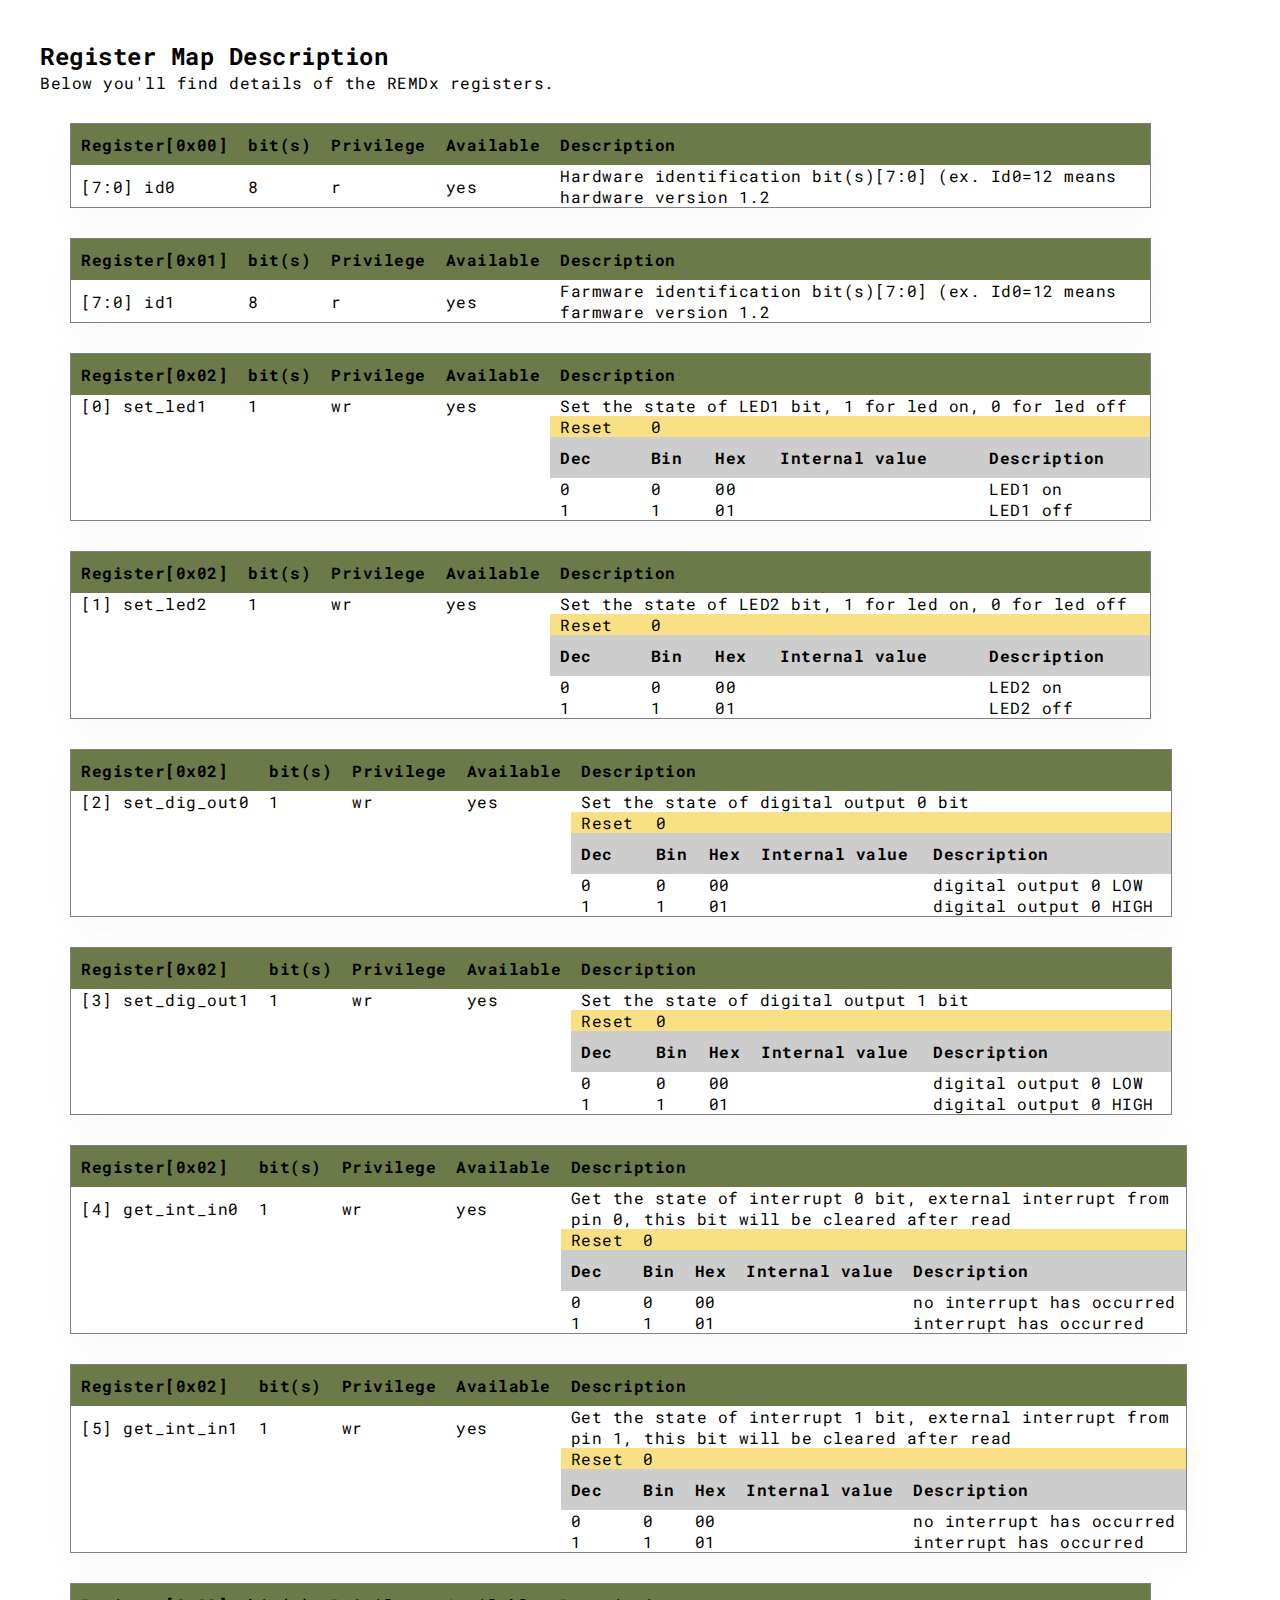
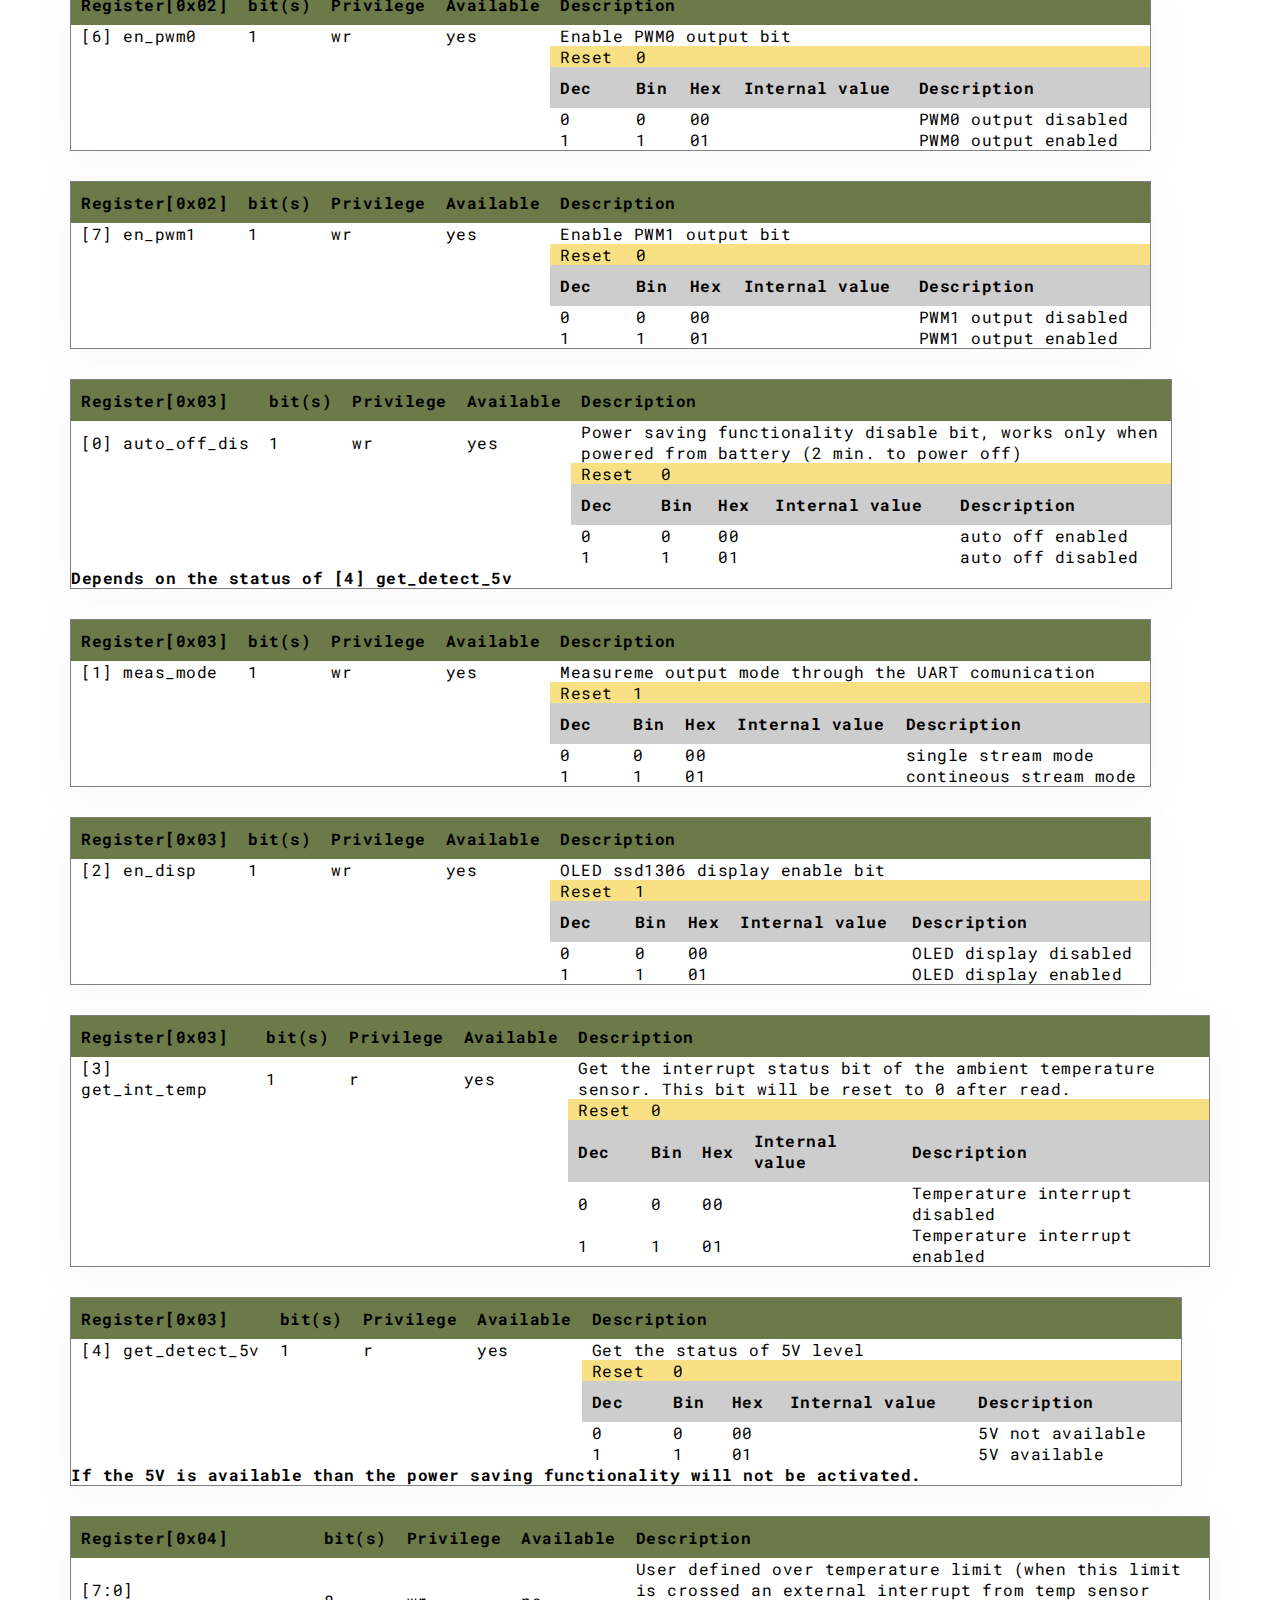
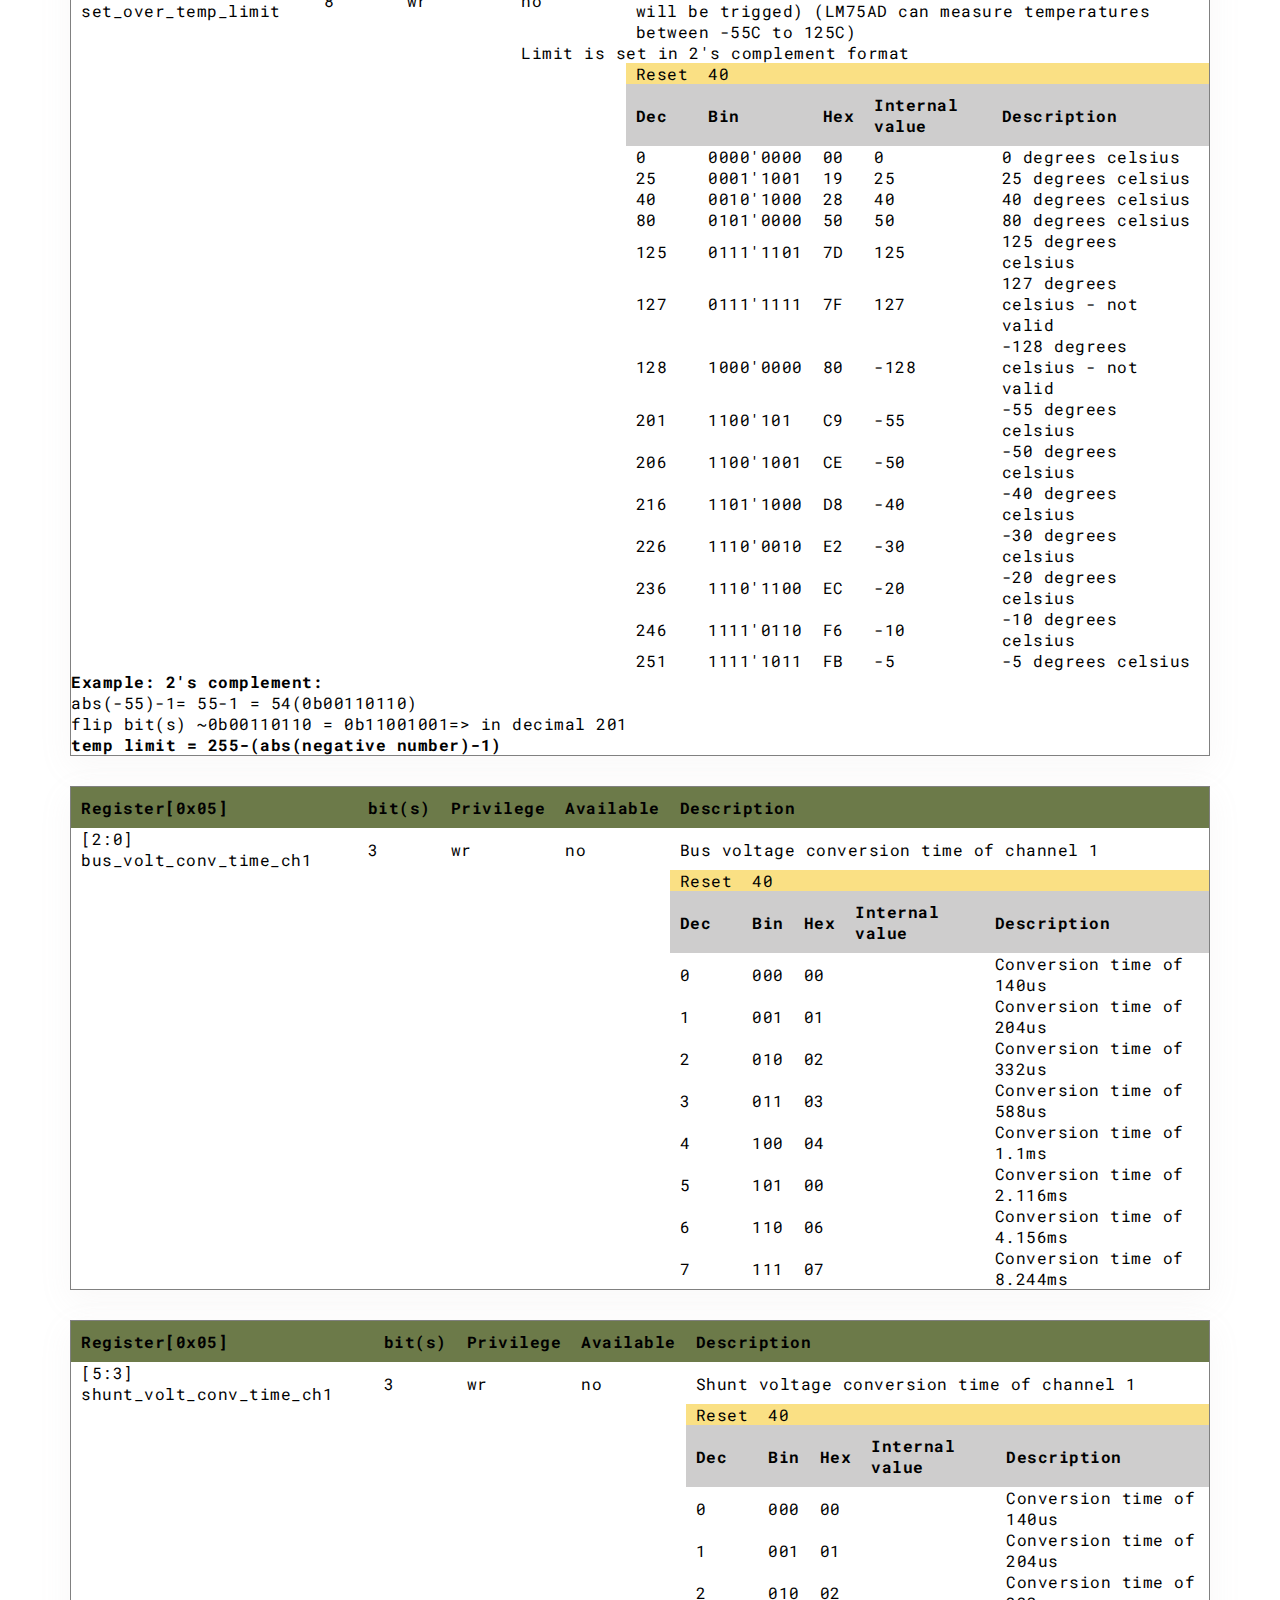
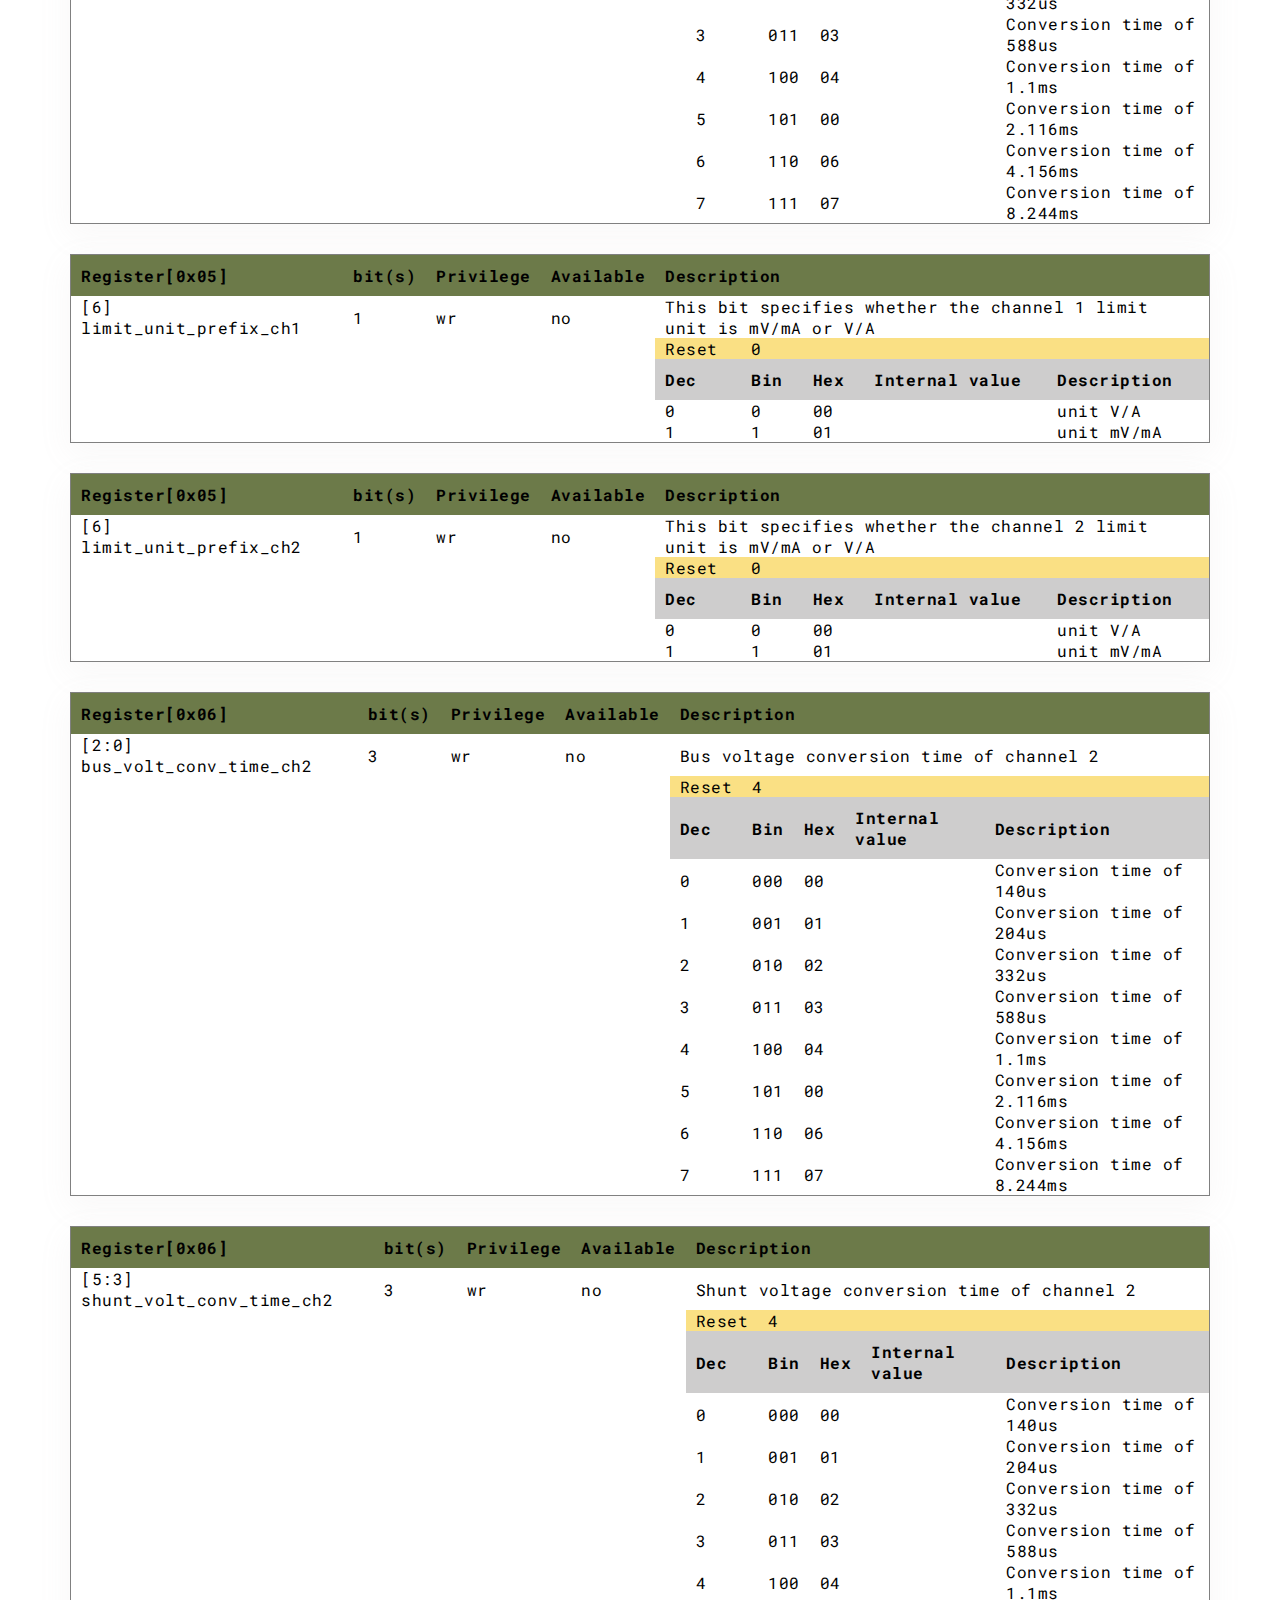
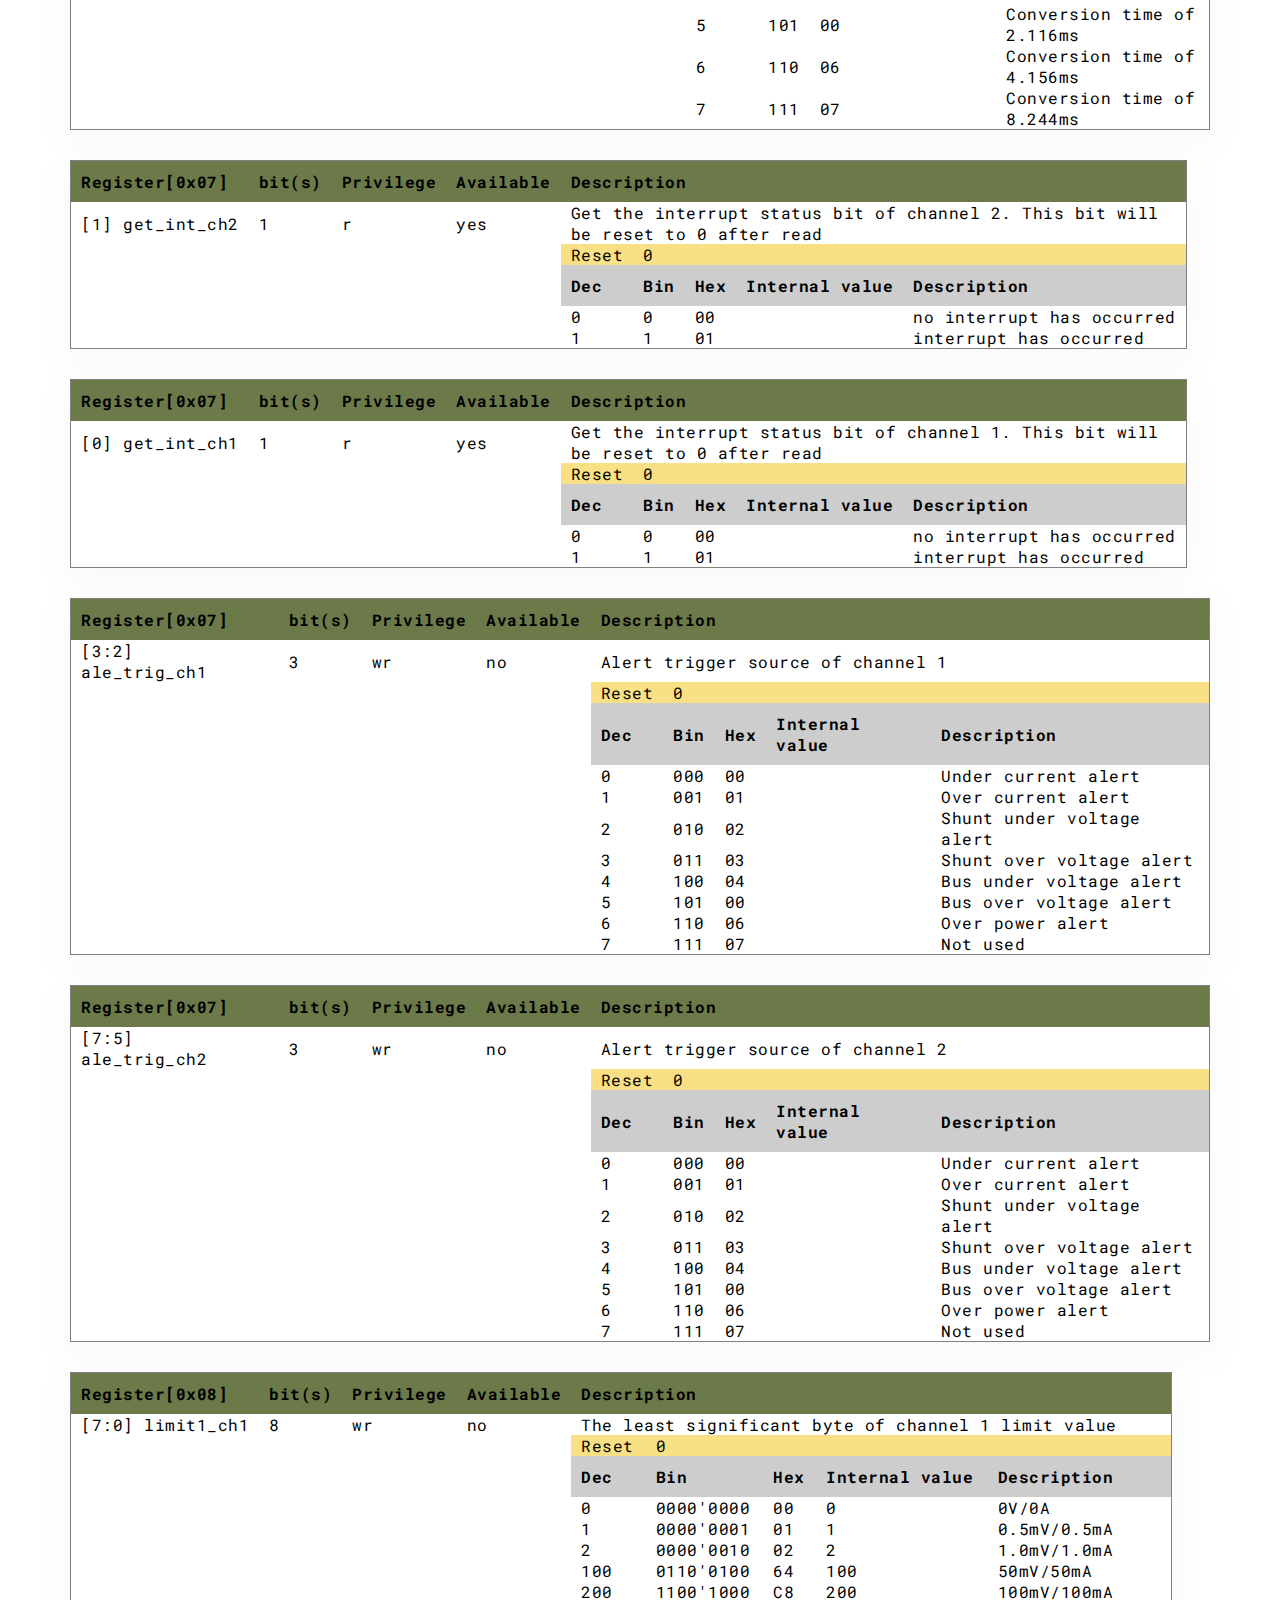
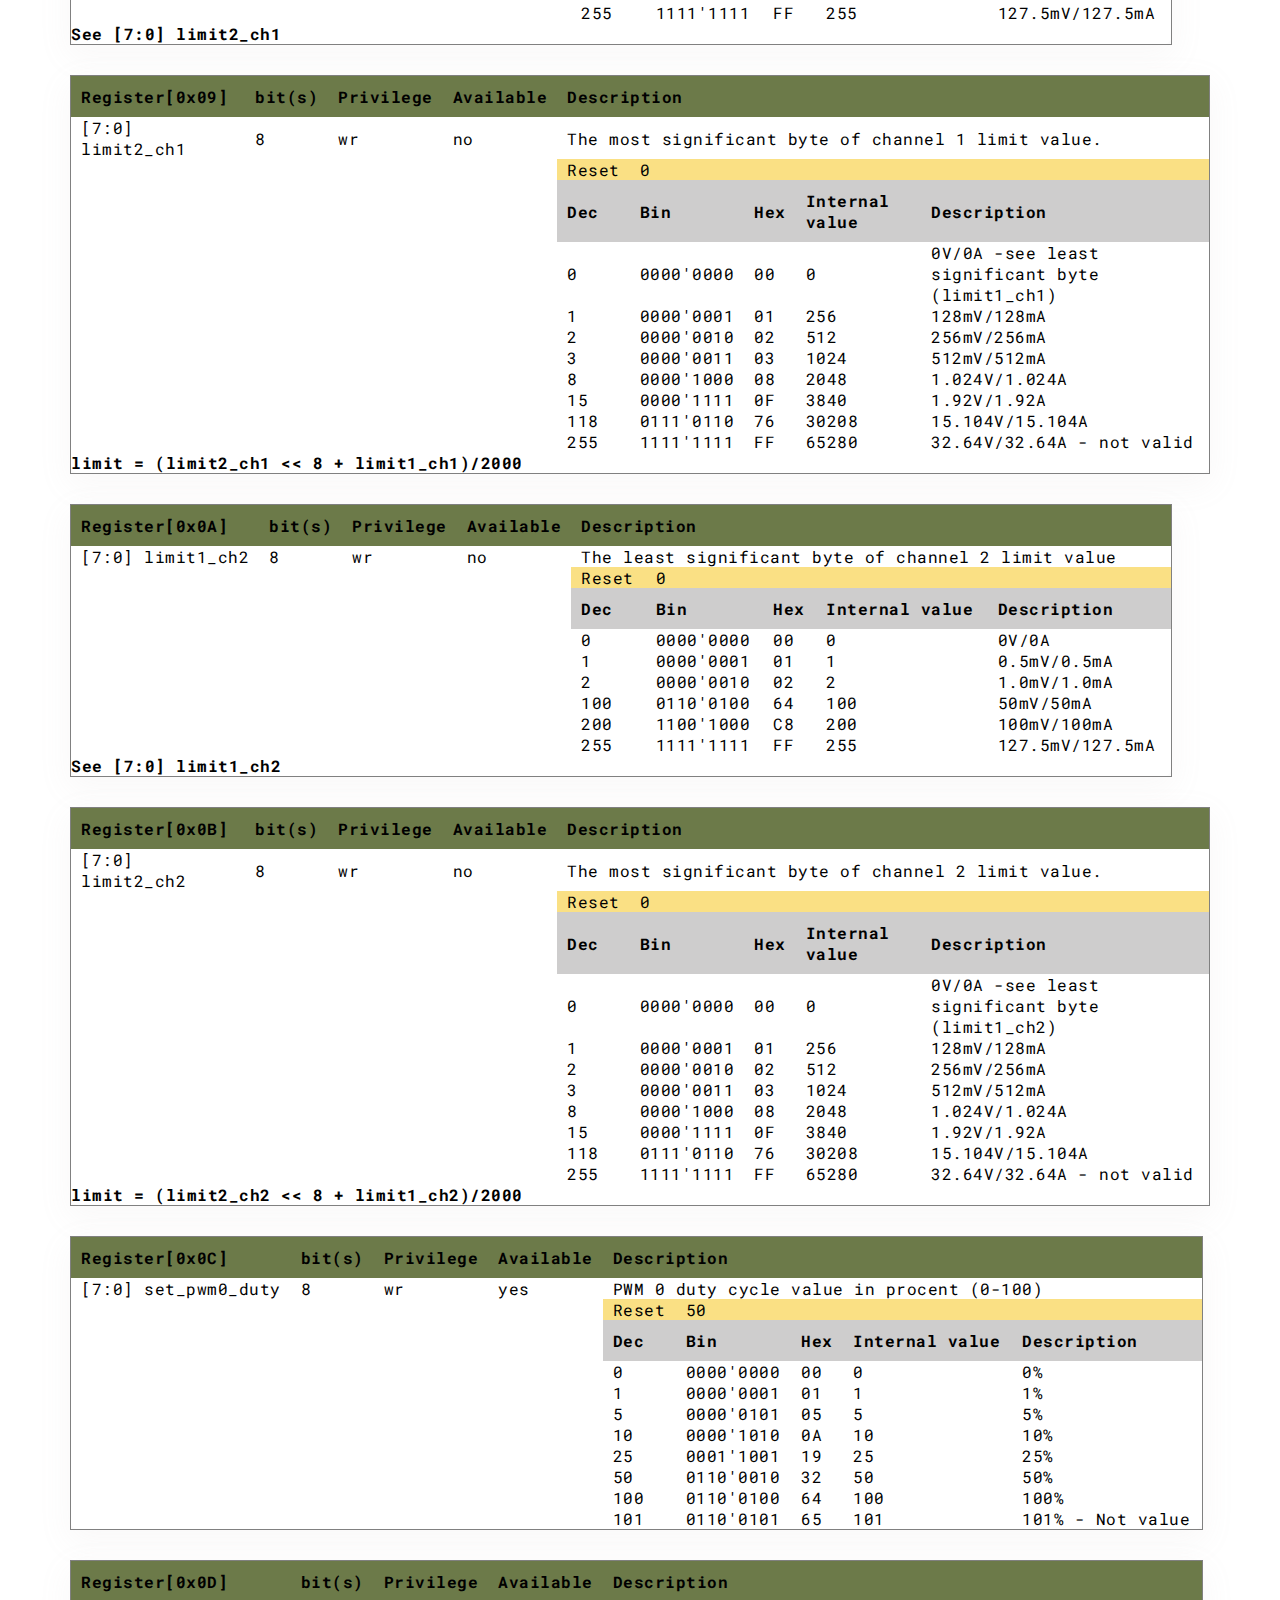
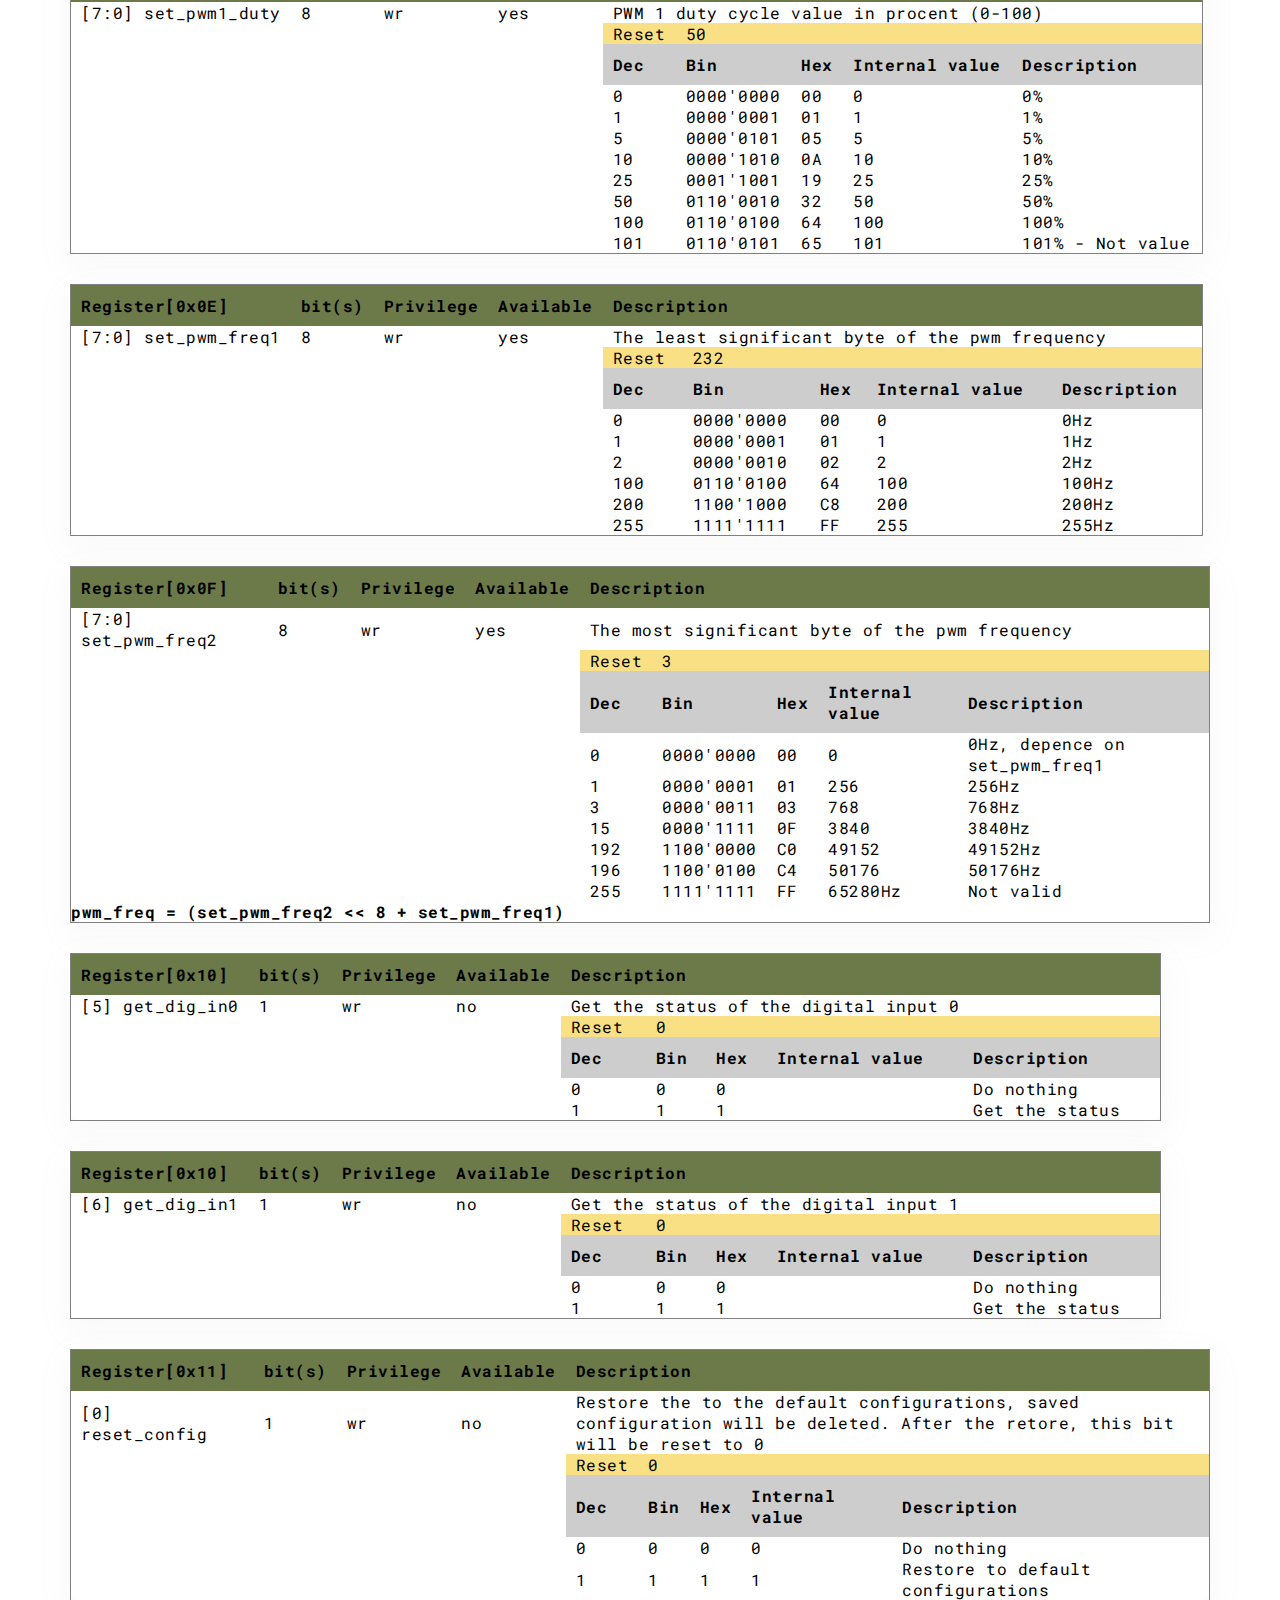
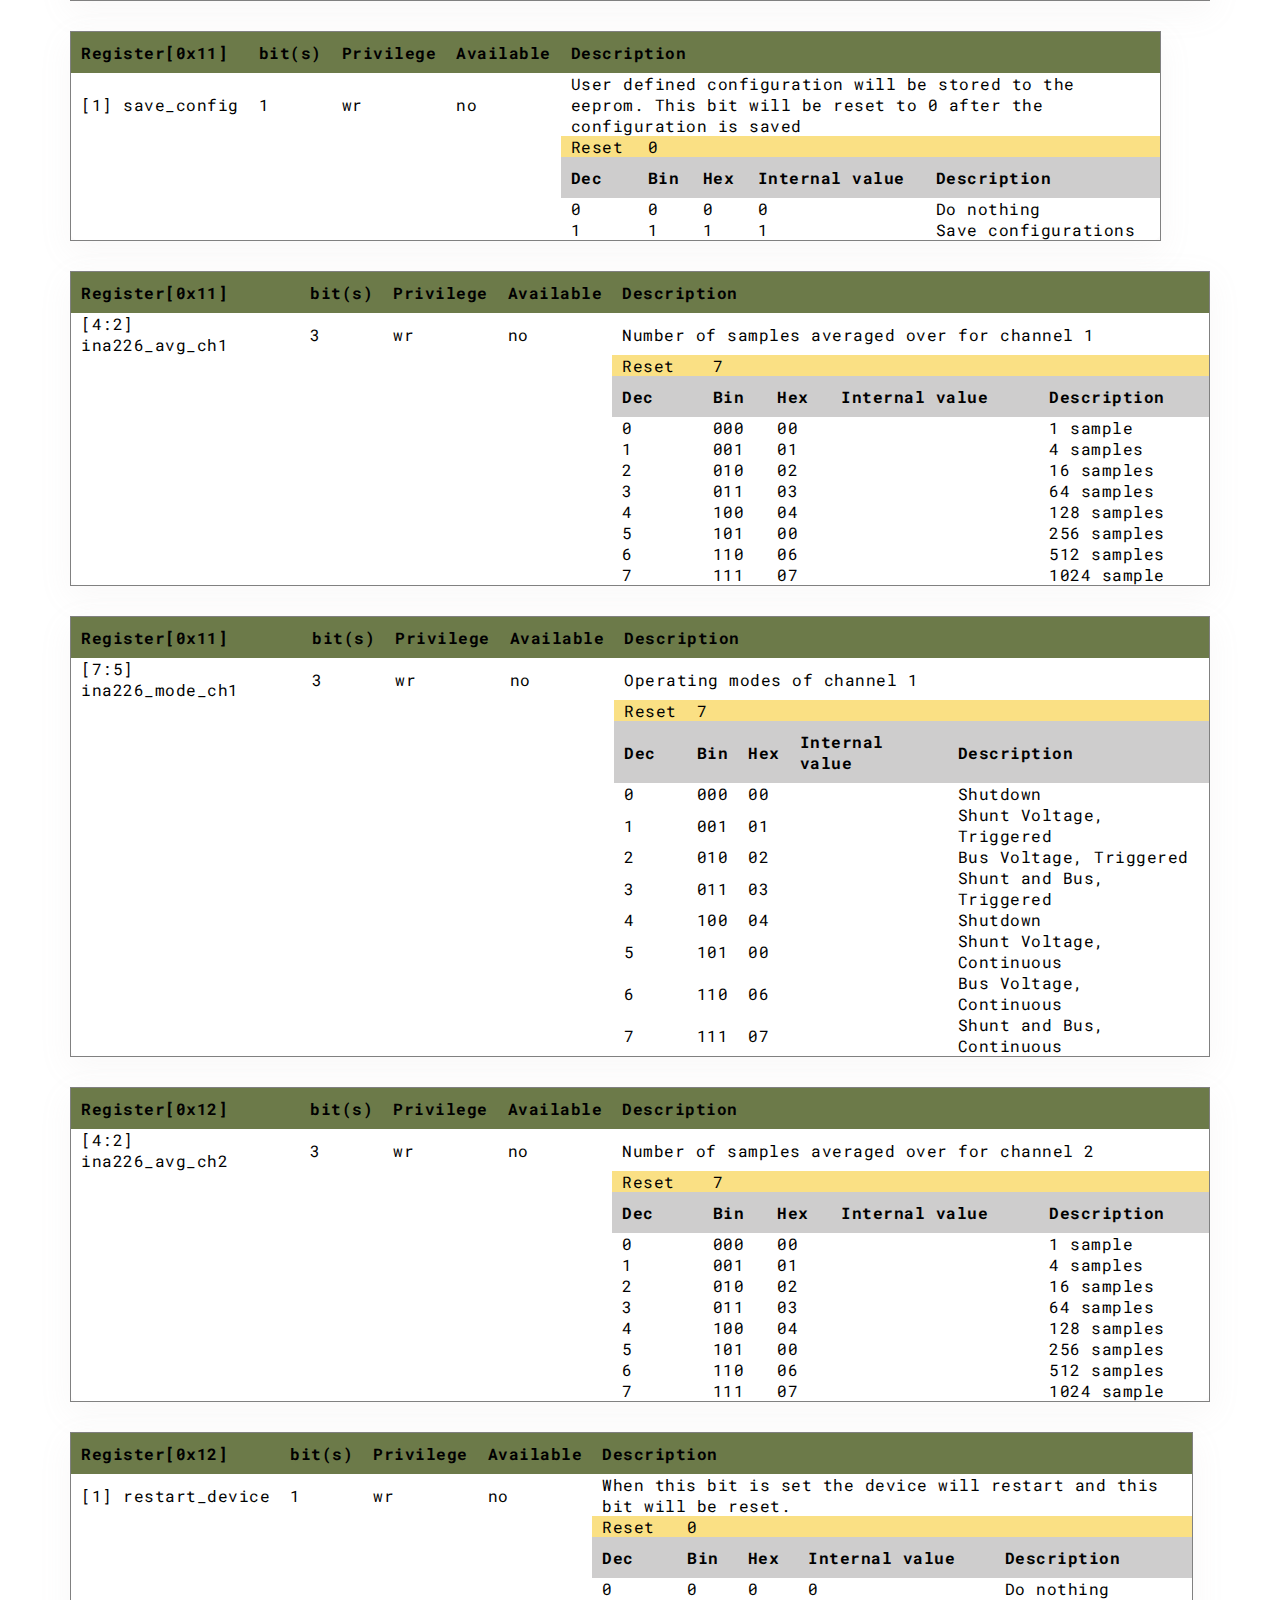
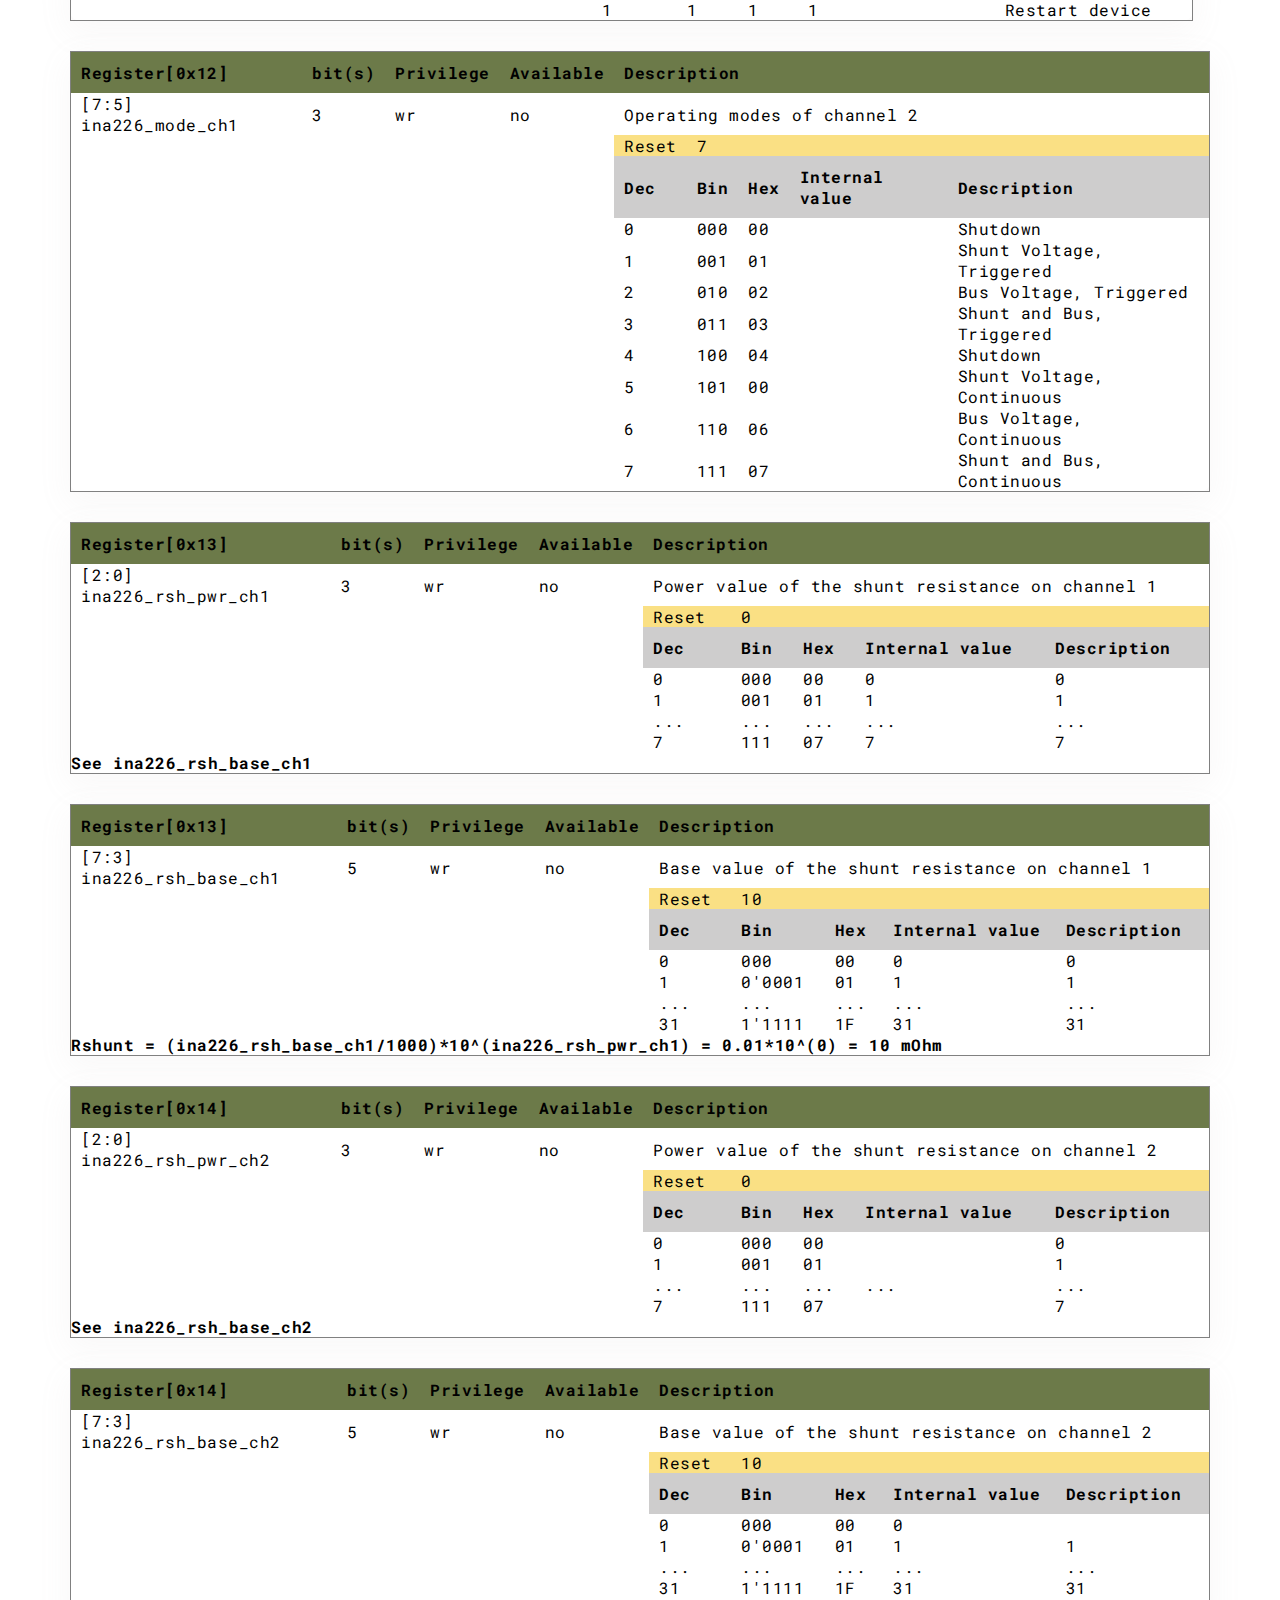
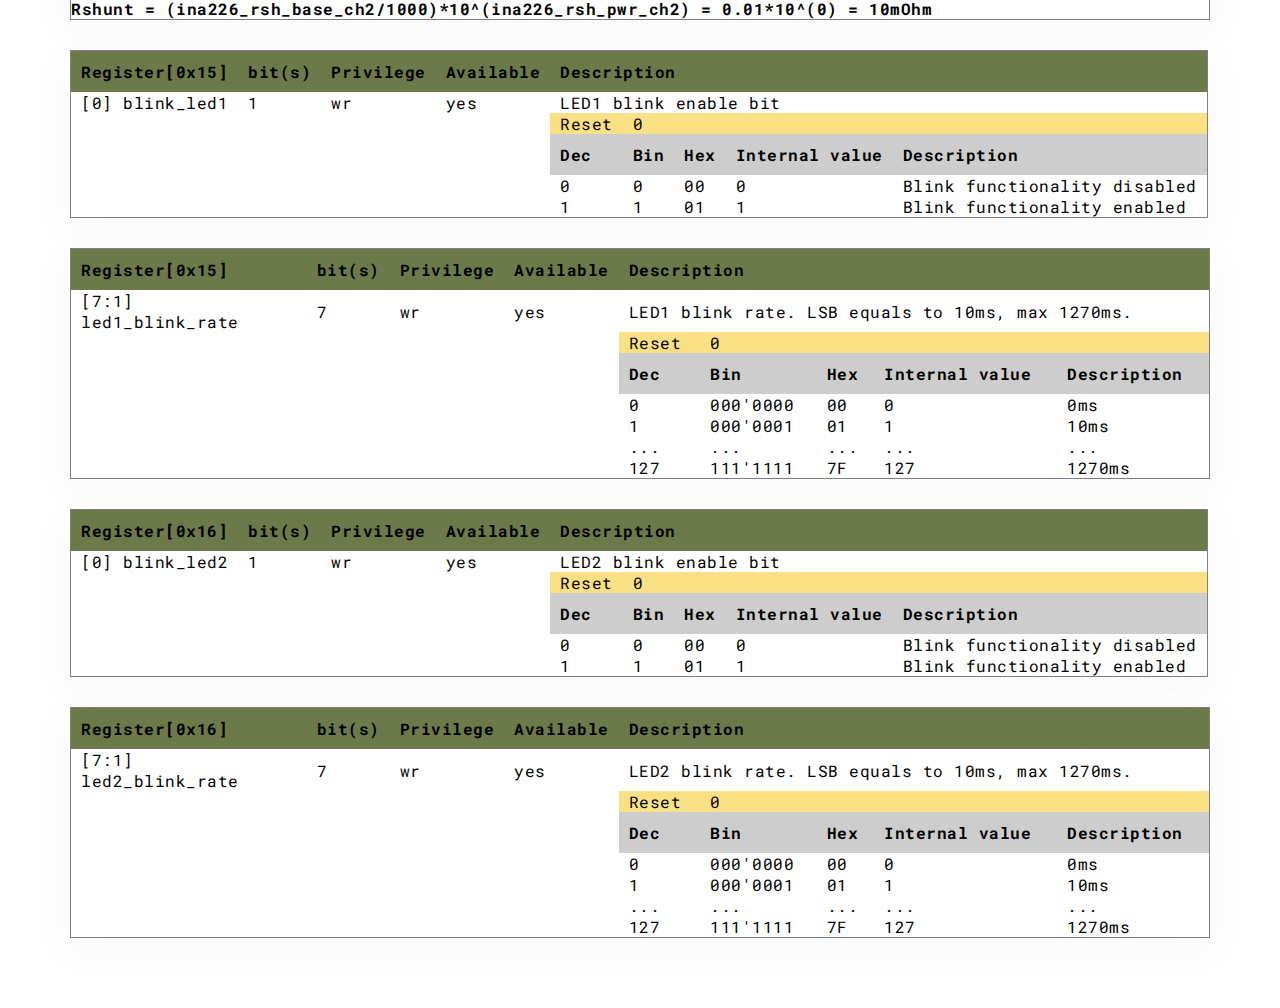
==== commit ccb73e53: "Update description.html" ====
--- a/description.html
+++ b/description.html
@@ -6,7 +6,7 @@
     <meta http-equiv="X-UA-Compatible" content="IE=edge">
     <meta name="viewport" content="width=device-width, initial-scale=1.0">
     <title>Register Map Description</title>
-    <link rel="stylesheet" href="../style_description.css">
+    <link rel="stylesheet" href="./style_description.css">
 </head>
 
 <body>
@@ -15,14 +15,14 @@
         Register Map Description
     </h2>
     <p>
-        Below you'll find description of the registers.
+        Below you'll find details of the REMDx registers. 
     </p>
     <a name="id0"></a>
     <div class="id0-container">
         <table class="table-content">
             <thead>
                 <tr>
-                    <th class="first-header"><a href="../index.html#map">Register[0x00]</a></th>
+                    <th class="first-header"><a href="./index.html#map">Register[0x00]</a></th>
                     <th class="first-header">bit(s)</th>
                     <th class="first-header">Privilege</th>
                     <th class="first-header">Available</th>
@@ -44,7 +44,7 @@
         <table class="table-content">
             <thead>
                 <tr>
-                    <th class="first-header"><a href="../index.html#map">Register[0x01]</a></th>
+                    <th class="first-header"><a href="./index.html#map">Register[0x01]</a></th>
                     <th class="first-header">bit(s)</th>
                     <th class="first-header">Privilege</th>
                     <th class="first-header">Available</th>
@@ -66,7 +66,7 @@
         <table class="table-content">
             <thead>
                 <tr>
-                    <th class="first-header"><a href="../index.html#map">Register[0x02]</a></th>
+                    <th class="first-header"><a href="./index.html#map">Register[0x02]</a></th>
                     <th class="first-header">bit(s)</th>
                     <th class="first-header">Privilege</th>
                     <th class="first-header">Available</th>
@@ -124,7 +124,7 @@
         <table class="table-content">
             <thead>
                 <tr>
-                    <th class="first-header"><a href="../index.html#map">Register[0x02]</a></th>
+                    <th class="first-header"><a href="./index.html#map">Register[0x02]</a></th>
                     <th class="first-header">bit(s)</th>
                     <th class="first-header">Privilege</th>
                     <th class="first-header">Available</th>
@@ -182,7 +182,7 @@
         <table class="table-content">
             <thead>
                 <tr>
-                    <th class="first-header"><a href="../index.html#map">Register[0x02]</a></th>
+                    <th class="first-header"><a href="./index.html#map">Register[0x02]</a></th>
                     <th class="first-header">bit(s)</th>
                     <th class="first-header">Privilege</th>
                     <th class="first-header">Available</th>
@@ -240,7 +240,7 @@
         <table class="table-content">
             <thead>
                 <tr>
-                    <th class="first-header"><a href="../index.html#map">Register[0x02]</a></th>
+                    <th class="first-header"><a href="./index.html#map">Register[0x02]</a></th>
                     <th class="first-header">bit(s)</th>
                     <th class="first-header">Privilege</th>
                     <th class="first-header">Available</th>
@@ -298,7 +298,7 @@
         <table class="table-content">
             <thead>
                 <tr>
-                    <th class="first-header"><a href="../index.html#map">Register[0x02]</a></th>
+                    <th class="first-header"><a href="./index.html#map">Register[0x02]</a></th>
                     <th class="first-header">bit(s)</th>
                     <th class="first-header">Privilege</th>
                     <th class="first-header">Available</th>
@@ -357,7 +357,7 @@
         <table class="table-content">
             <thead>
                 <tr>
-                    <th class="first-header"><a href="../index.html#map">Register[0x02]</a></th>
+                    <th class="first-header"><a href="./index.html#map">Register[0x02]</a></th>
                     <th class="first-header">bit(s)</th>
                     <th class="first-header">Privilege</th>
                     <th class="first-header">Available</th>
@@ -416,7 +416,7 @@
         <table class="table-content">
             <thead>
                 <tr>
-                    <th class="first-header"><a href="../index.html#map">Register[0x02]</a></th>
+                    <th class="first-header"><a href="./index.html#map">Register[0x02]</a></th>
                     <th class="first-header">bit(s)</th>
                     <th class="first-header">Privilege</th>
                     <th class="first-header">Available</th>
@@ -474,7 +474,7 @@
         <table class="table-content">
             <thead>
                 <tr>
-                    <th class="first-header"><a href="../index.html#map">Register[0x02]</a></th>
+                    <th class="first-header"><a href="./index.html#map">Register[0x02]</a></th>
                     <th class="first-header">bit(s)</th>
                     <th class="first-header">Privilege</th>
                     <th class="first-header">Available</th>
@@ -532,7 +532,7 @@
         <table class="table-content">
             <thead>
                 <tr>
-                    <th class="first-header"><a href="../index.html#map">Register[0x03]</a></th>
+                    <th class="first-header"><a href="./index.html#map">Register[0x03]</a></th>
                     <th class="first-header">bit(s)</th>
                     <th class="first-header">Privilege</th>
                     <th class="first-header">Available</th>
@@ -598,7 +598,7 @@
         <table class="table-content">
             <thead>
                 <tr>
-                    <th class="first-header"><a href="../index.html#map">Register[0x03]</a></th>
+                    <th class="first-header"><a href="./index.html#map">Register[0x03]</a></th>
                     <th class="first-header">bit(s)</th>
                     <th class="first-header">Privilege</th>
                     <th class="first-header">Available</th>
@@ -656,7 +656,7 @@
         <table class="table-content">
             <thead>
                 <tr>
-                    <th class="first-header"><a href="../index.html#map">Register[0x03]</a></th>
+                    <th class="first-header"><a href="./index.html#map">Register[0x03]</a></th>
                     <th class="first-header">bit(s)</th>
                     <th class="first-header">Privilege</th>
                     <th class="first-header">Available</th>
@@ -714,7 +714,7 @@
         <table class="table-content">
             <thead>
                 <tr>
-                    <th class="first-header"><a href="../index.html#map">Register[0x03]</a></th>
+                    <th class="first-header"><a href="./index.html#map">Register[0x03]</a></th>
                     <th class="first-header">bit(s)</th>
                     <th class="first-header">Privilege</th>
                     <th class="first-header">Available</th>
@@ -773,7 +773,7 @@
         <table class="table-content">
             <thead>
                 <tr>
-                    <th class="first-header"><a href="../index.html#map">Register[0x03]</a></th>
+                    <th class="first-header"><a href="./index.html#map">Register[0x03]</a></th>
                     <th class="first-header">bit(s)</th>
                     <th class="first-header">Privilege</th>
                     <th class="first-header">Available</th>
@@ -838,7 +838,7 @@
         <table class="table-content">
             <thead>
                 <tr>
-                    <th class="first-header"><a href="../index.html#map">Register[0x04]</a></th>
+                    <th class="first-header"><a href="./index.html#map">Register[0x04]</a></th>
                     <th class="first-header">bit(s)</th>
                     <th class="first-header">Privilege</th>
                     <th class="first-header">Available</th>
@@ -1008,7 +1008,7 @@
         <table class="table-content">
             <thead>
                 <tr>
-                    <th class="first-header"><a href="../index.html#map">Register[0x05]</a></th>
+                    <th class="first-header"><a href="./index.html#map">Register[0x05]</a></th>
                     <th class="first-header">bit(s)</th>
                     <th class="first-header">Privilege</th>
                     <th class="first-header">Available</th>
@@ -1115,7 +1115,7 @@
         <table class="table-content">
             <thead>
                 <tr>
-                    <th class="first-header"><a href="../index.html#map">Register[0x05]</a></th>
+                    <th class="first-header"><a href="./index.html#map">Register[0x05]</a></th>
                     <th class="first-header">bit(s)</th>
                     <th class="first-header">Privilege</th>
                     <th class="first-header">Available</th>
@@ -1221,7 +1221,7 @@
         <table class="table-content">
             <thead>
                 <tr>
-                    <th class="first-header"><a href="../index.html#map">Register[0x05]</a></th>
+                    <th class="first-header"><a href="./index.html#map">Register[0x05]</a></th>
                     <th class="first-header">bit(s)</th>
                     <th class="first-header">Privilege</th>
                     <th class="first-header">Available</th>
@@ -1280,7 +1280,7 @@
         <table class="table-content">
             <thead>
                 <tr>
-                    <th class="first-header"><a href="../index.html#map">Register[0x05]</a></th>
+                    <th class="first-header"><a href="./index.html#map">Register[0x05]</a></th>
                     <th class="first-header">bit(s)</th>
                     <th class="first-header">Privilege</th>
                     <th class="first-header">Available</th>
@@ -1339,7 +1339,7 @@
         <table class="table-content">
             <thead>
                 <tr>
-                    <th class="first-header"><a href="../index.html#map">Register[0x06]</a></th>
+                    <th class="first-header"><a href="./index.html#map">Register[0x06]</a></th>
                     <th class="first-header">bit(s)</th>
                     <th class="first-header">Privilege</th>
                     <th class="first-header">Available</th>
@@ -1446,7 +1446,7 @@
         <table class="table-content">
             <thead>
                 <tr>
-                    <th class="first-header"><a href="../index.html#map">Register[0x06]</a></th>
+                    <th class="first-header"><a href="./index.html#map">Register[0x06]</a></th>
                     <th class="first-header">bit(s)</th>
                     <th class="first-header">Privilege</th>
                     <th class="first-header">Available</th>
@@ -1552,7 +1552,7 @@
         <table class="table-content">
             <thead>
                 <tr>
-                    <th class="first-header"><a href="../index.html#map">Register[0x07]</a></th>
+                    <th class="first-header"><a href="./index.html#map">Register[0x07]</a></th>
                     <th class="first-header">bit(s)</th>
                     <th class="first-header">Privilege</th>
                     <th class="first-header">Available</th>
@@ -1611,7 +1611,7 @@
         <table class="table-content">
             <thead>
                 <tr>
-                    <th class="first-header"><a href="../index.html#map">Register[0x07]</a></th>
+                    <th class="first-header"><a href="./index.html#map">Register[0x07]</a></th>
                     <th class="first-header">bit(s)</th>
                     <th class="first-header">Privilege</th>
                     <th class="first-header">Available</th>
@@ -1670,7 +1670,7 @@
         <table class="table-content">
             <thead>
                 <tr>
-                    <th class="first-header"><a href="../index.html#map">Register[0x07]</a></th>
+                    <th class="first-header"><a href="./index.html#map">Register[0x07]</a></th>
                     <th class="first-header">bit(s)</th>
                     <th class="first-header">Privilege</th>
                     <th class="first-header">Available</th>
@@ -1776,7 +1776,7 @@
         <table class="table-content">
             <thead>
                 <tr>
-                    <th class="first-header"><a href="../index.html#map">Register[0x07]</a></th>
+                    <th class="first-header"><a href="./index.html#map">Register[0x07]</a></th>
                     <th class="first-header">bit(s)</th>
                     <th class="first-header">Privilege</th>
                     <th class="first-header">Available</th>
@@ -1882,7 +1882,7 @@
         <table class="table-content">
             <thead>
                 <tr>
-                    <th class="first-header"><a href="../index.html#map">Register[0x08]</a></th>
+                    <th class="first-header"><a href="./index.html#map">Register[0x08]</a></th>
                     <th class="first-header">bit(s)</th>
                     <th class="first-header">Privilege</th>
                     <th class="first-header">Available</th>
@@ -1975,7 +1975,7 @@
         <table class="table-content">
             <thead>
                 <tr>
-                    <th class="first-header"><a href="../index.html#map">Register[0x09]</a></th>
+                    <th class="first-header"><a href="./index.html#map">Register[0x09]</a></th>
                     <th class="first-header">bit(s)</th>
                     <th class="first-header">Privilege</th>
                     <th class="first-header">Available</th>
@@ -2084,7 +2084,7 @@
         <table class="table-content">
             <thead>
                 <tr>
-                    <th class="first-header"><a href="../index.html#map">Register[0x0A]</a></th>
+                    <th class="first-header"><a href="./index.html#map">Register[0x0A]</a></th>
                     <th class="first-header">bit(s)</th>
                     <th class="first-header">Privilege</th>
                     <th class="first-header">Available</th>
@@ -2178,7 +2178,7 @@
         <table class="table-content">
             <thead>
                 <tr>
-                    <th class="first-header"><a href="../index.html#map">Register[0x0B]</a></th>
+                    <th class="first-header"><a href="./index.html#map">Register[0x0B]</a></th>
                     <th class="first-header">bit(s)</th>
                     <th class="first-header">Privilege</th>
                     <th class="first-header">Available</th>
@@ -2287,7 +2287,7 @@
         <table class="table-content">
             <thead>
                 <tr>
-                    <th class="first-header"><a href="../index.html#map">Register[0x0C]</a></th>
+                    <th class="first-header"><a href="./index.html#map">Register[0x0C]</a></th>
                     <th class="first-header">bit(s)</th>
                     <th class="first-header">Privilege</th>
                     <th class="first-header">Available</th>
@@ -2393,7 +2393,7 @@
         <table class="table-content">
             <thead>
                 <tr>
-                    <th class="first-header"><a href="../index.html#map">Register[0x0D]</a></th>
+                    <th class="first-header"><a href="./index.html#map">Register[0x0D]</a></th>
                     <th class="first-header">bit(s)</th>
                     <th class="first-header">Privilege</th>
                     <th class="first-header">Available</th>
@@ -2499,7 +2499,7 @@
         <table class="table-content">
             <thead>
                 <tr>
-                    <th class="first-header"><a href="../index.html#map">Register[0x0E]</a></th>
+                    <th class="first-header"><a href="./index.html#map">Register[0x0E]</a></th>
                     <th class="first-header">bit(s)</th>
                     <th class="first-header">Privilege</th>
                     <th class="first-header">Available</th>
@@ -2589,7 +2589,7 @@
         <table class="table-content">
             <thead>
                 <tr>
-                    <th class="first-header"><a href="../index.html#map">Register[0x0F]</a></th>
+                    <th class="first-header"><a href="./index.html#map">Register[0x0F]</a></th>
                     <th class="first-header">bit(s)</th>
                     <th class="first-header">Privilege</th>
                     <th class="first-header">Available</th>
@@ -2694,7 +2694,7 @@
         <table class="table-content">
             <thead>
                 <tr>
-                    <th class="first-header"><a href="../index.html#map">Register[0x10]</a></th>
+                    <th class="first-header"><a href="./index.html#map">Register[0x10]</a></th>
                     <th class="first-header">bit(s)</th>
                     <th class="first-header">Privilege</th>
                     <th class="first-header">Available</th>
@@ -2752,7 +2752,7 @@
         <table class="table-content">
             <thead>
                 <tr>
-                    <th class="first-header"><a href="../index.html#map">Register[0x10]</a></th>
+                    <th class="first-header"><a href="./index.html#map">Register[0x10]</a></th>
                     <th class="first-header">bit(s)</th>
                     <th class="first-header">Privilege</th>
                     <th class="first-header">Available</th>
@@ -2810,7 +2810,7 @@
         <table class="table-content">
             <thead>
                 <tr>
-                    <th class="first-header"><a href="../index.html#map">Register[0x10]</a></th>
+                    <th class="first-header"><a href="./index.html#map">Register[0x10]</a></th>
                     <th class="first-header">bit(s)</th>
                     <th class="first-header">Privilege</th>
                     <th class="first-header">Available</th>
@@ -2868,7 +2868,7 @@
         <table class="table-content">
             <thead>
                 <tr>
-                    <th class="first-header"><a href="../index.html#map">Register[0x10]</a></th>
+                    <th class="first-header"><a href="./index.html#map">Register[0x10]</a></th>
                     <th class="first-header">bit(s)</th>
                     <th class="first-header">Privilege</th>
                     <th class="first-header">Available</th>
@@ -2927,7 +2927,7 @@
         <table class="table-content">
             <thead>
                 <tr>
-                    <th class="first-header"><a href="../index.html#map">Register[0x10]</a></th>
+                    <th class="first-header"><a href="./index.html#map">Register[0x10]</a></th>
                     <th class="first-header">bit(s)</th>
                     <th class="first-header">Privilege</th>
                     <th class="first-header">Available</th>
@@ -2985,7 +2985,7 @@
         <table class="table-content">
             <thead>
                 <tr>
-                    <th class="first-header"><a href="../index.html#map">Register[0x10]</a></th>
+                    <th class="first-header"><a href="./index.html#map">Register[0x10]</a></th>
                     <th class="first-header">bit(s)</th>
                     <th class="first-header">Privilege</th>
                     <th class="first-header">Available</th>
@@ -3043,7 +3043,7 @@
         <table class="table-content">
             <thead>
                 <tr>
-                    <th class="first-header"><a href="../index.html#map">Register[0x10]</a></th>
+                    <th class="first-header"><a href="./index.html#map">Register[0x10]</a></th>
                     <th class="first-header">bit(s)</th>
                     <th class="first-header">Privilege</th>
                     <th class="first-header">Available</th>
@@ -3101,7 +3101,7 @@
         <table class="table-content">
             <thead>
                 <tr>
-                    <th class="first-header"><a href="../index.html#map">Register[0x10]</a></th>
+                    <th class="first-header"><a href="./index.html#map">Register[0x10]</a></th>
                     <th class="first-header">bit(s)</th>
                     <th class="first-header">Privilege</th>
                     <th class="first-header">Available</th>
@@ -3170,7 +3170,7 @@
         <table class="table-content">
             <thead>
                 <tr>
-                    <th class="first-header"><a href="../index.html#map">Register[0x11]</a></th>
+                    <th class="first-header"><a href="./index.html#map">Register[0x11]</a></th>
                     <th class="first-header">bit(s)</th>
                     <th class="first-header">Privilege</th>
                     <th class="first-header">Available</th>
@@ -3229,7 +3229,7 @@
         <table class="table-content">
             <thead>
                 <tr>
-                    <th class="first-header"><a href="../index.html#map">Register[0x11]</a></th>
+                    <th class="first-header"><a href="./index.html#map">Register[0x11]</a></th>
                     <th class="first-header">bit(s)</th>
                     <th class="first-header">Privilege</th>
                     <th class="first-header">Available</th>
@@ -3288,7 +3288,7 @@
         <table class="table-content">
             <thead>
                 <tr>
-                    <th class="first-header"><a href="../index.html#map">Register[0x11]</a></th>
+                    <th class="first-header"><a href="./index.html#map">Register[0x11]</a></th>
                     <th class="first-header">bit(s)</th>
                     <th class="first-header">Privilege</th>
                     <th class="first-header">Available</th>
@@ -3394,7 +3394,7 @@
         <table class="table-content">
             <thead>
                 <tr>
-                    <th class="first-header"><a href="../index.html#map">Register[0x11]</a></th>
+                    <th class="first-header"><a href="./index.html#map">Register[0x11]</a></th>
                     <th class="first-header">bit(s)</th>
                     <th class="first-header">Privilege</th>
                     <th class="first-header">Available</th>
@@ -3501,7 +3501,7 @@
         <table class="table-content">
             <thead>
                 <tr>
-                    <th class="first-header"><a href="../index.html#map">Register[0x12]</a></th>
+                    <th class="first-header"><a href="./index.html#map">Register[0x12]</a></th>
                     <th class="first-header">bit(s)</th>
                     <th class="first-header">Privilege</th>
                     <th class="first-header">Available</th>
@@ -3608,7 +3608,7 @@
         <table class="table-content">
             <thead>
                 <tr>
-                    <th class="first-header"><a href="../index.html#map">Register[0x12]</a></th>
+                    <th class="first-header"><a href="./index.html#map">Register[0x12]</a></th>
                     <th class="first-header">bit(s)</th>
                     <th class="first-header">Privilege</th>
                     <th class="first-header">Available</th>
@@ -3667,7 +3667,7 @@
         <table class="table-content">
             <thead>
                 <tr>
-                    <th class="first-header"><a href="../index.html#map">Register[0x12]</a></th>
+                    <th class="first-header"><a href="./index.html#map">Register[0x12]</a></th>
                     <th class="first-header">bit(s)</th>
                     <th class="first-header">Privilege</th>
                     <th class="first-header">Available</th>
@@ -3774,7 +3774,7 @@
         <table class="table-content">
             <thead>
                 <tr>
-                    <th class="first-header"><a href="../index.html#map">Register[0x13]</a></th>
+                    <th class="first-header"><a href="./index.html#map">Register[0x13]</a></th>
                     <th class="first-header">bit(s)</th>
                     <th class="first-header">Privilege</th>
                     <th class="first-header">Available</th>
@@ -3855,7 +3855,7 @@
         <table class="table-content">
             <thead>
                 <tr>
-                    <th class="first-header"><a href="../index.html#map">Register[0x13]</a></th>
+                    <th class="first-header"><a href="./index.html#map">Register[0x13]</a></th>
                     <th class="first-header">bit(s)</th>
                     <th class="first-header">Privilege</th>
                     <th class="first-header">Available</th>
@@ -3941,7 +3941,7 @@
         <table class="table-content">
             <thead>
                 <tr>
-                    <th class="first-header"><a href="../index.html#map">Register[0x14]</a></th>
+                    <th class="first-header"><a href="./index.html#map">Register[0x14]</a></th>
                     <th class="first-header">bit(s)</th>
                     <th class="first-header">Privilege</th>
                     <th class="first-header">Available</th>
@@ -4022,7 +4022,7 @@
         <table class="table-content">
             <thead>
                 <tr>
-                    <th class="first-header"><a href="../index.html#map">Register[0x14]</a></th>
+                    <th class="first-header"><a href="./index.html#map">Register[0x14]</a></th>
                     <th class="first-header">bit(s)</th>
                     <th class="first-header">Privilege</th>
                     <th class="first-header">Available</th>
@@ -4103,7 +4103,7 @@
         <table class="table-content">
             <thead>
                 <tr>
-                    <th class="first-header"><a href="../index.html#map">Register[0x15]</a></th>
+                    <th class="first-header"><a href="./index.html#map">Register[0x15]</a></th>
                     <th class="first-header">bit(s)</th>
                     <th class="first-header">Privilege</th>
                     <th class="first-header">Available</th>
@@ -4162,7 +4162,7 @@
         <table class="table-content">
             <thead>
                 <tr>
-                    <th class="first-header"><a href="../index.html#map">Register[0x15]</a></th>
+                    <th class="first-header"><a href="./index.html#map">Register[0x15]</a></th>
                     <th class="first-header">bit(s)</th>
                     <th class="first-header">Privilege</th>
                     <th class="first-header">Available</th>
@@ -4237,7 +4237,7 @@
         <table class="table-content">
             <thead>
                 <tr>
-                    <th class="first-header"><a href="../index.html#map">Register[0x16]</a></th>
+                    <th class="first-header"><a href="./index.html#map">Register[0x16]</a></th>
                     <th class="first-header">bit(s)</th>
                     <th class="first-header">Privilege</th>
                     <th class="first-header">Available</th>
@@ -4296,7 +4296,7 @@
         <table class="table-content">
             <thead>
                 <tr>
-                    <th class="first-header"><a href="../index.html#map">Register[0x16]</a></th>
+                    <th class="first-header"><a href="./index.html#map">Register[0x16]</a></th>
                     <th class="first-header">bit(s)</th>
                     <th class="first-header">Privilege</th>
                     <th class="first-header">Available</th>
